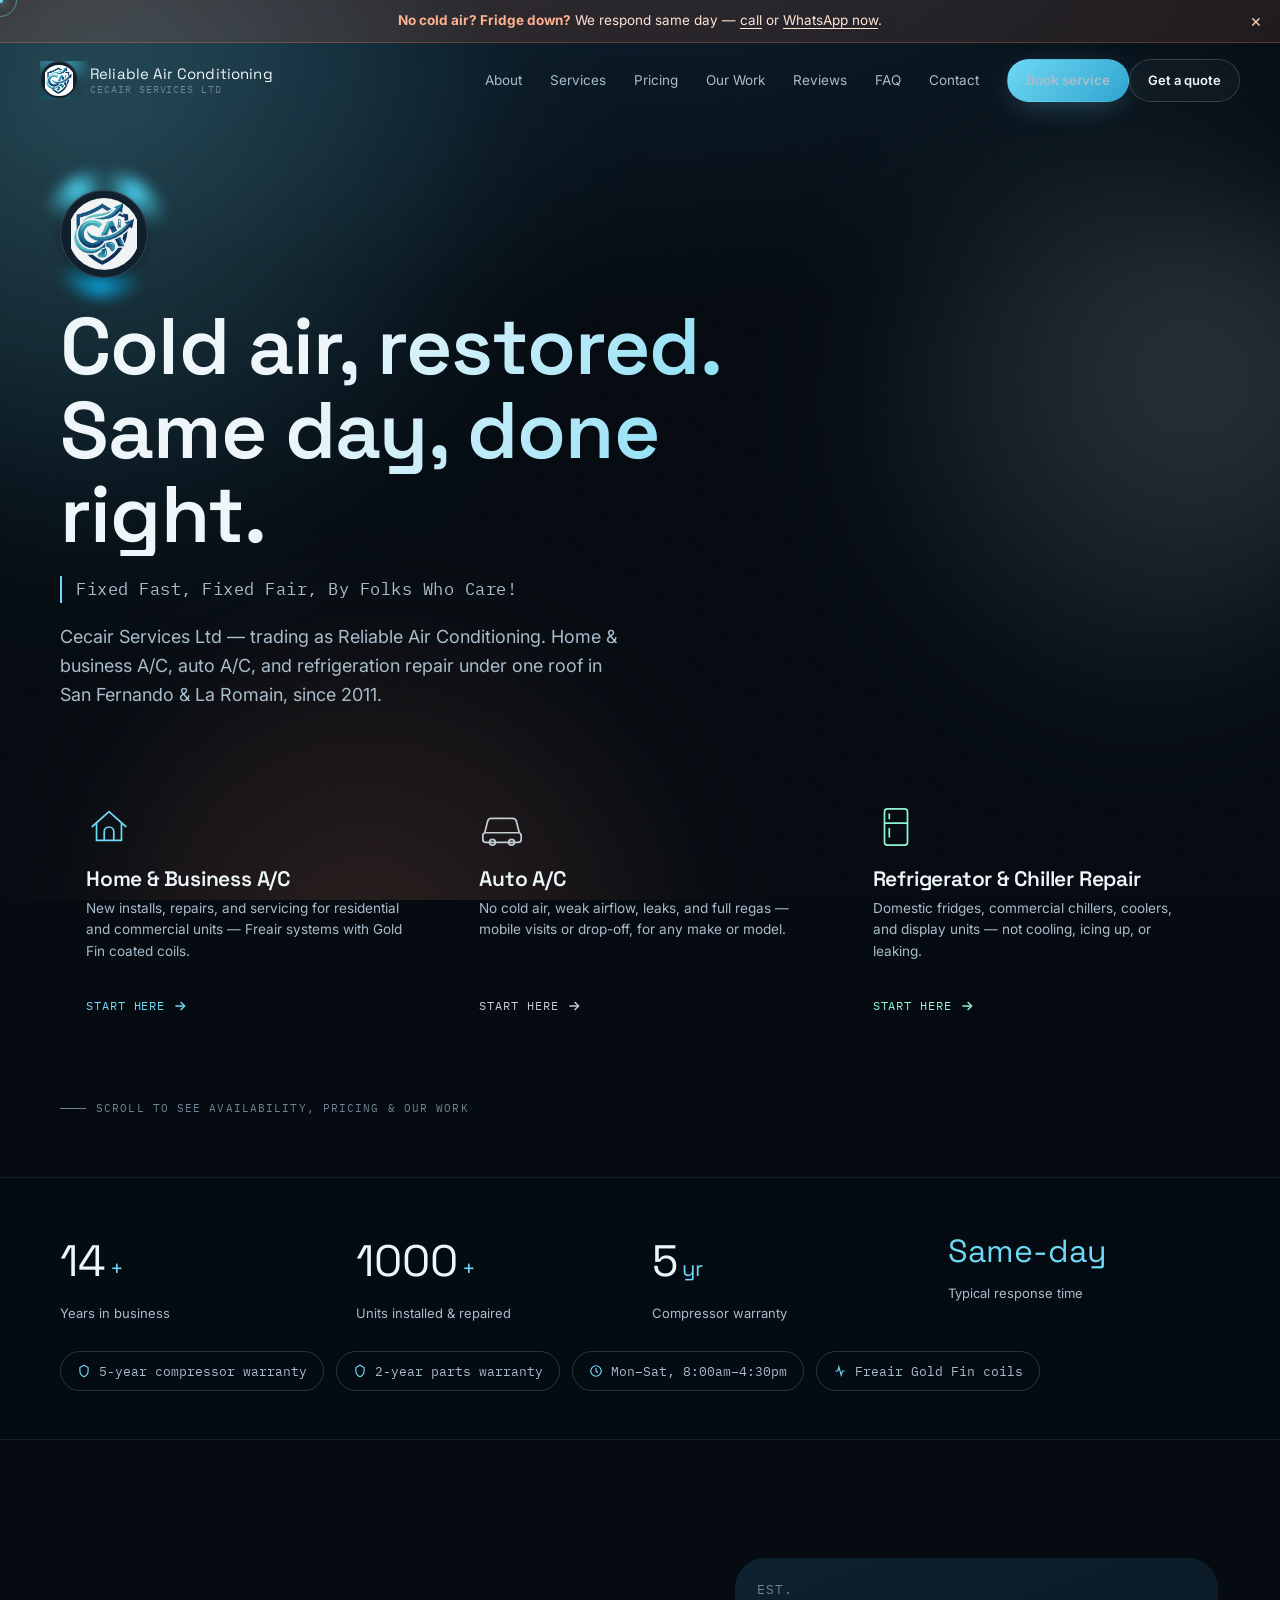
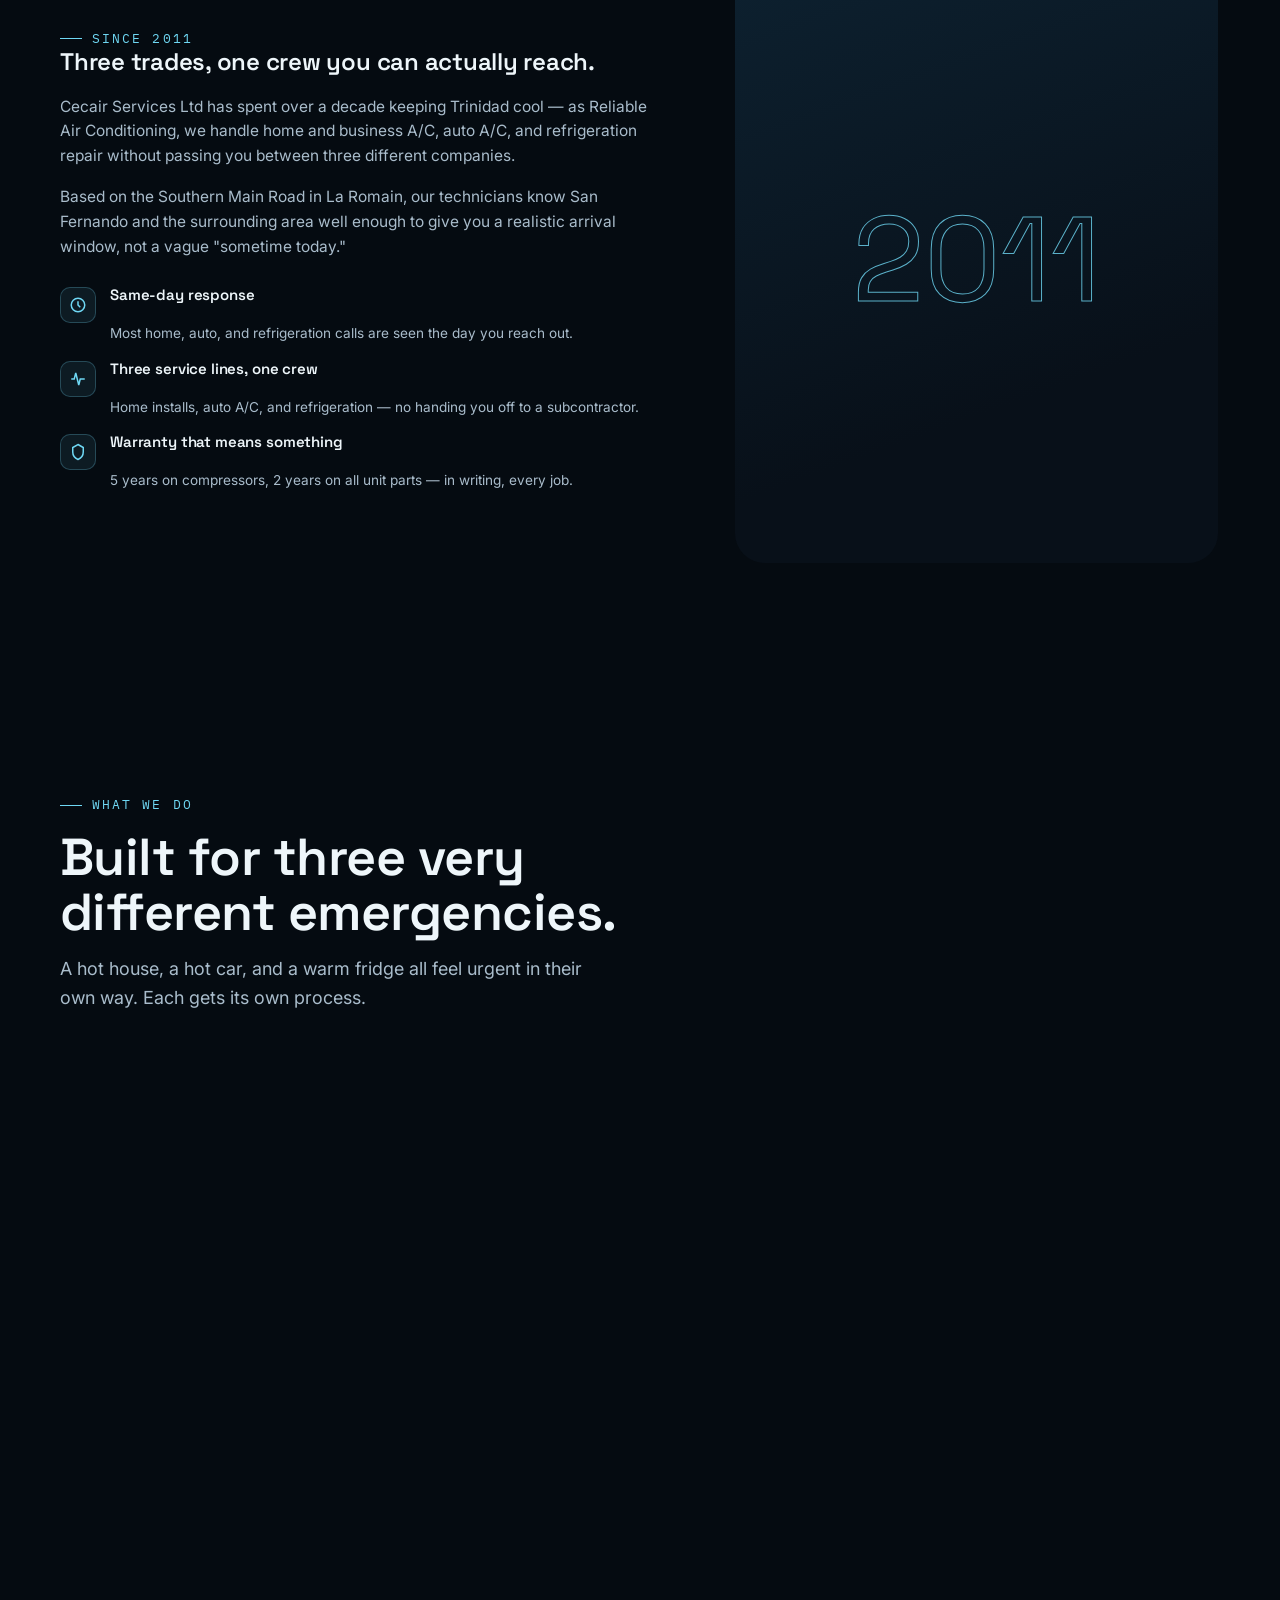
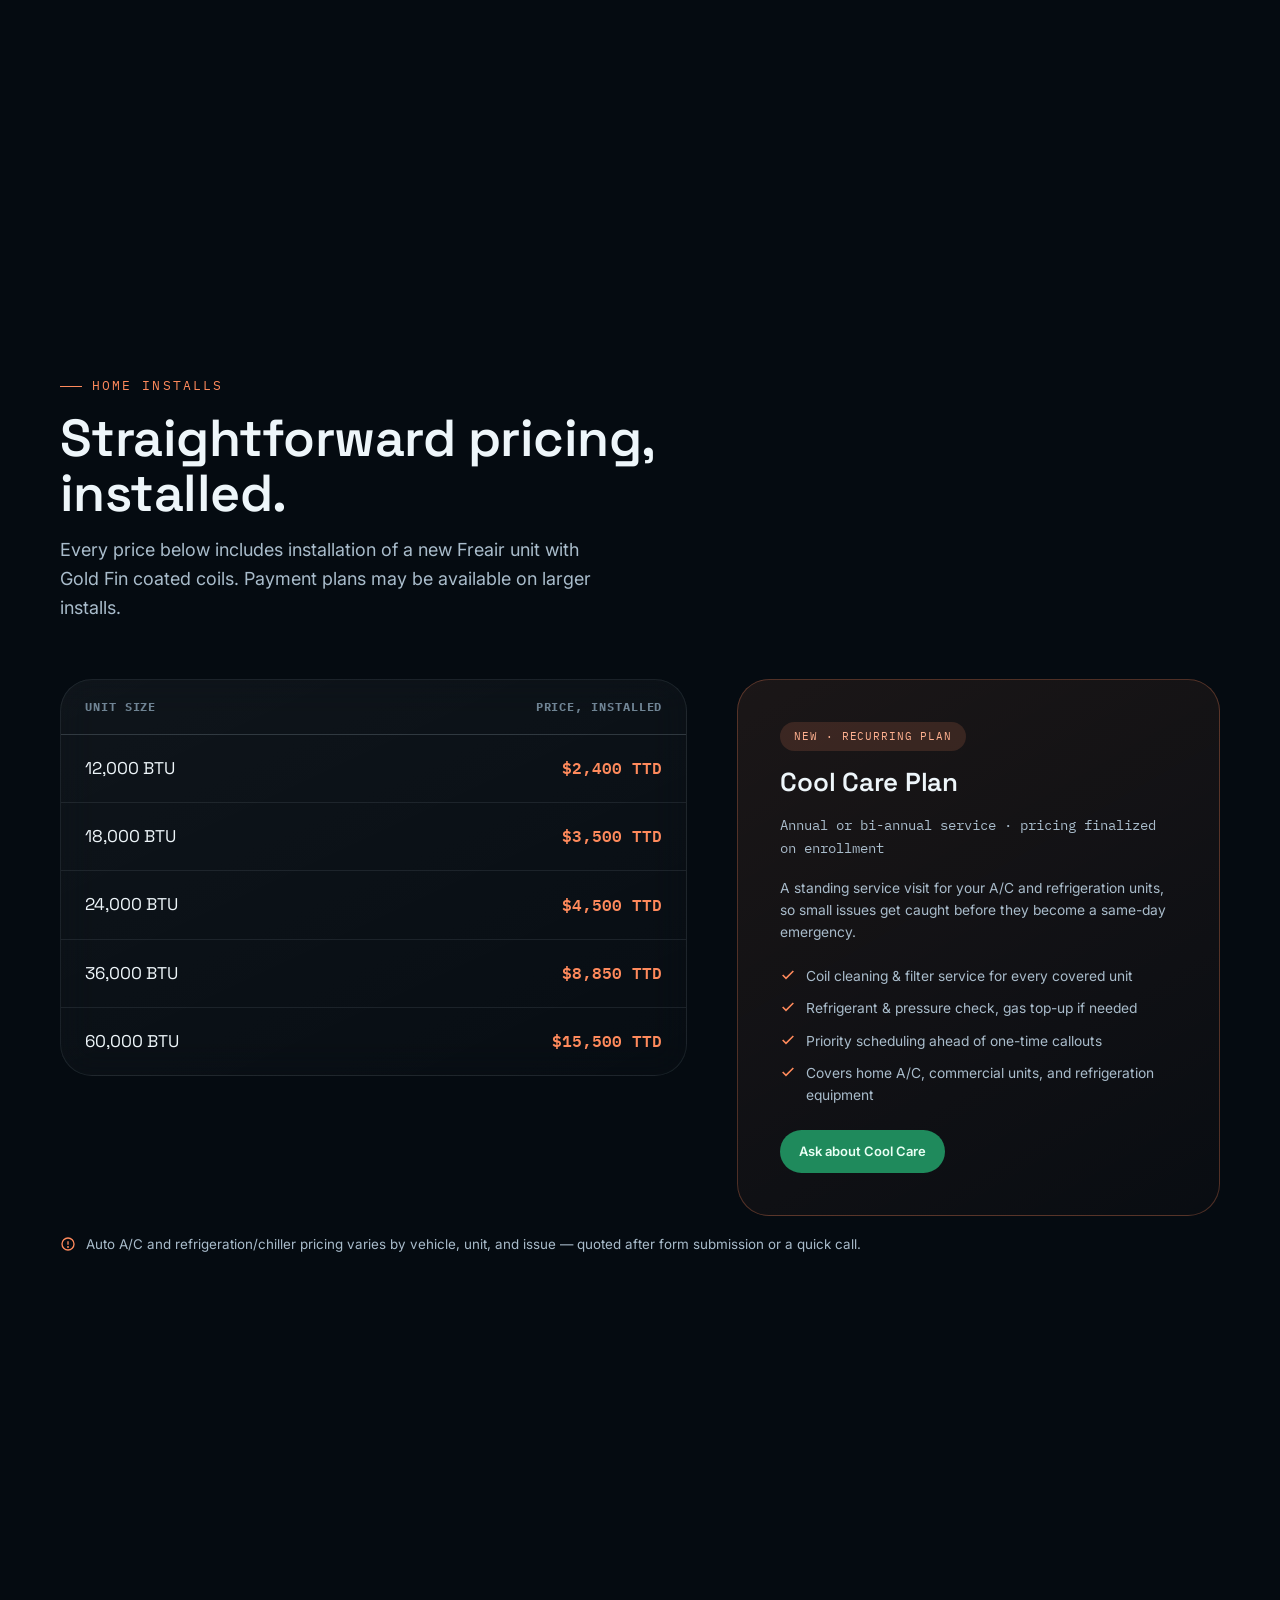
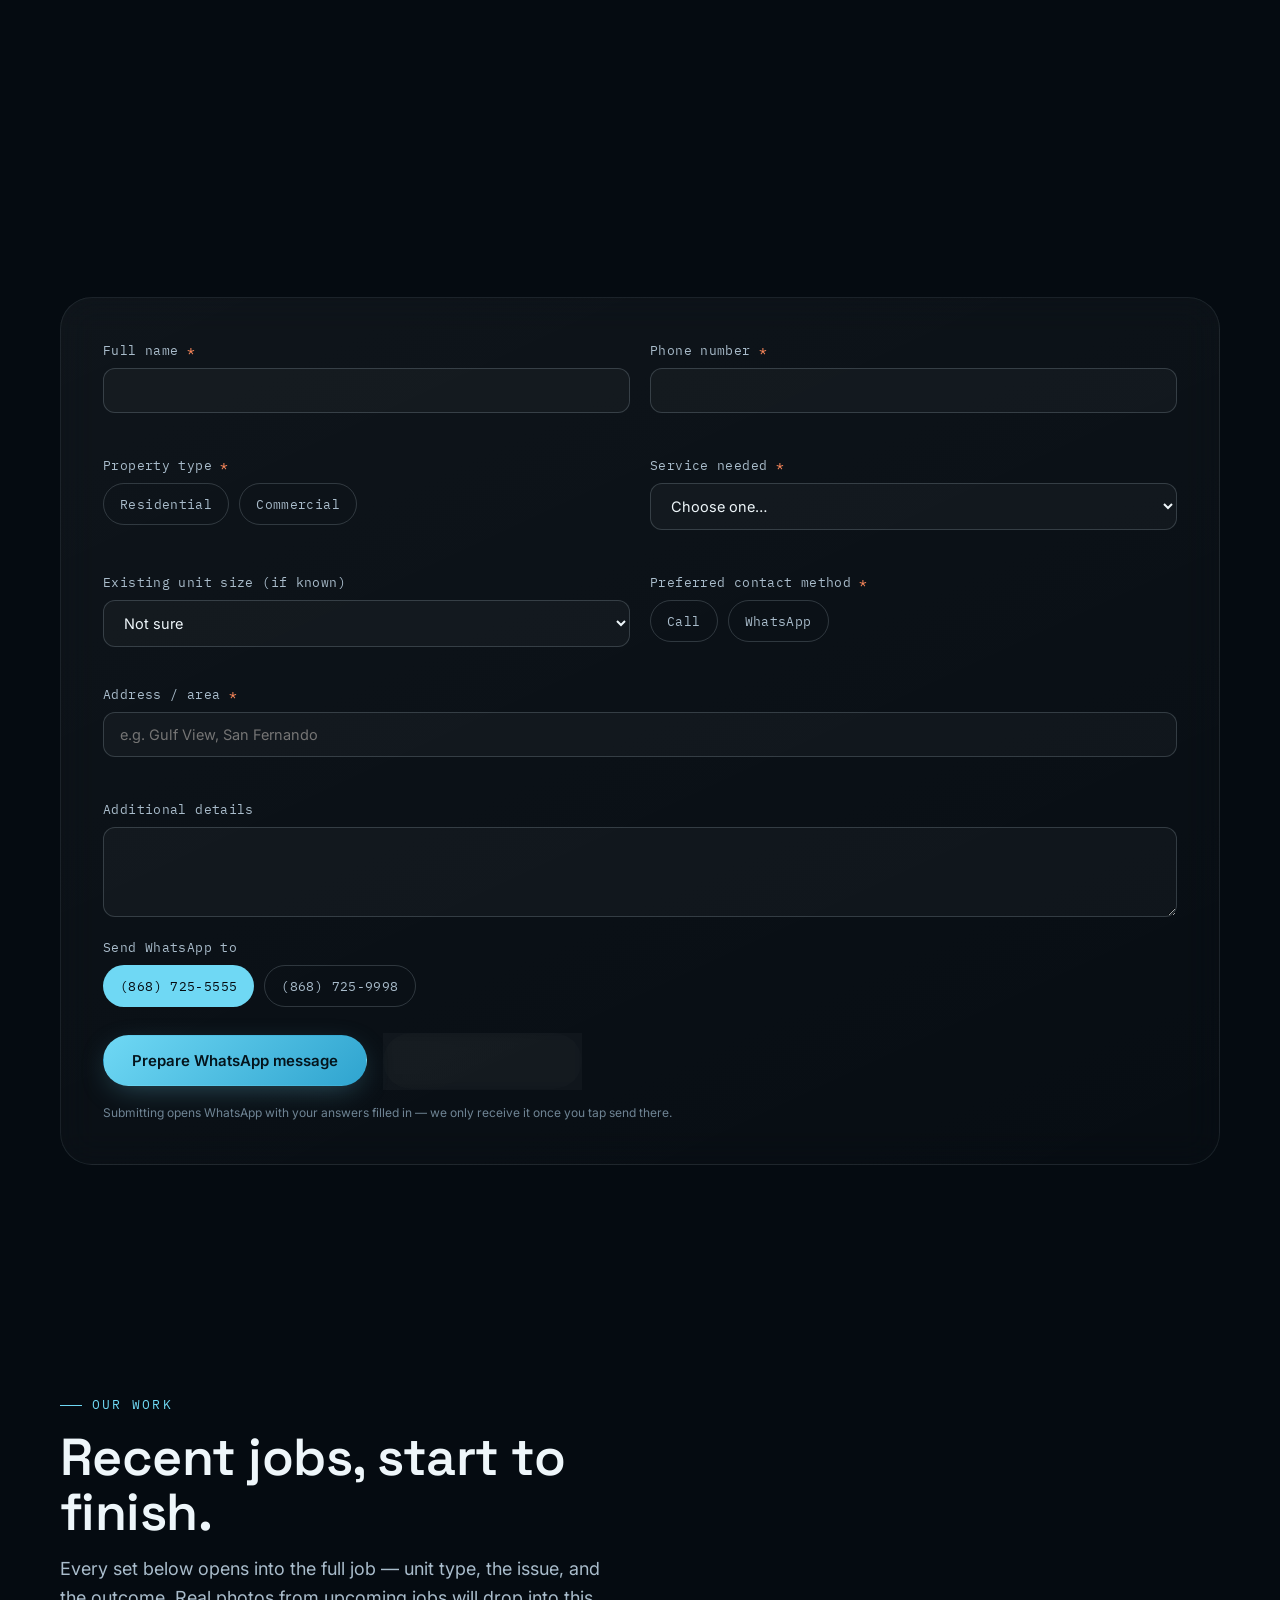
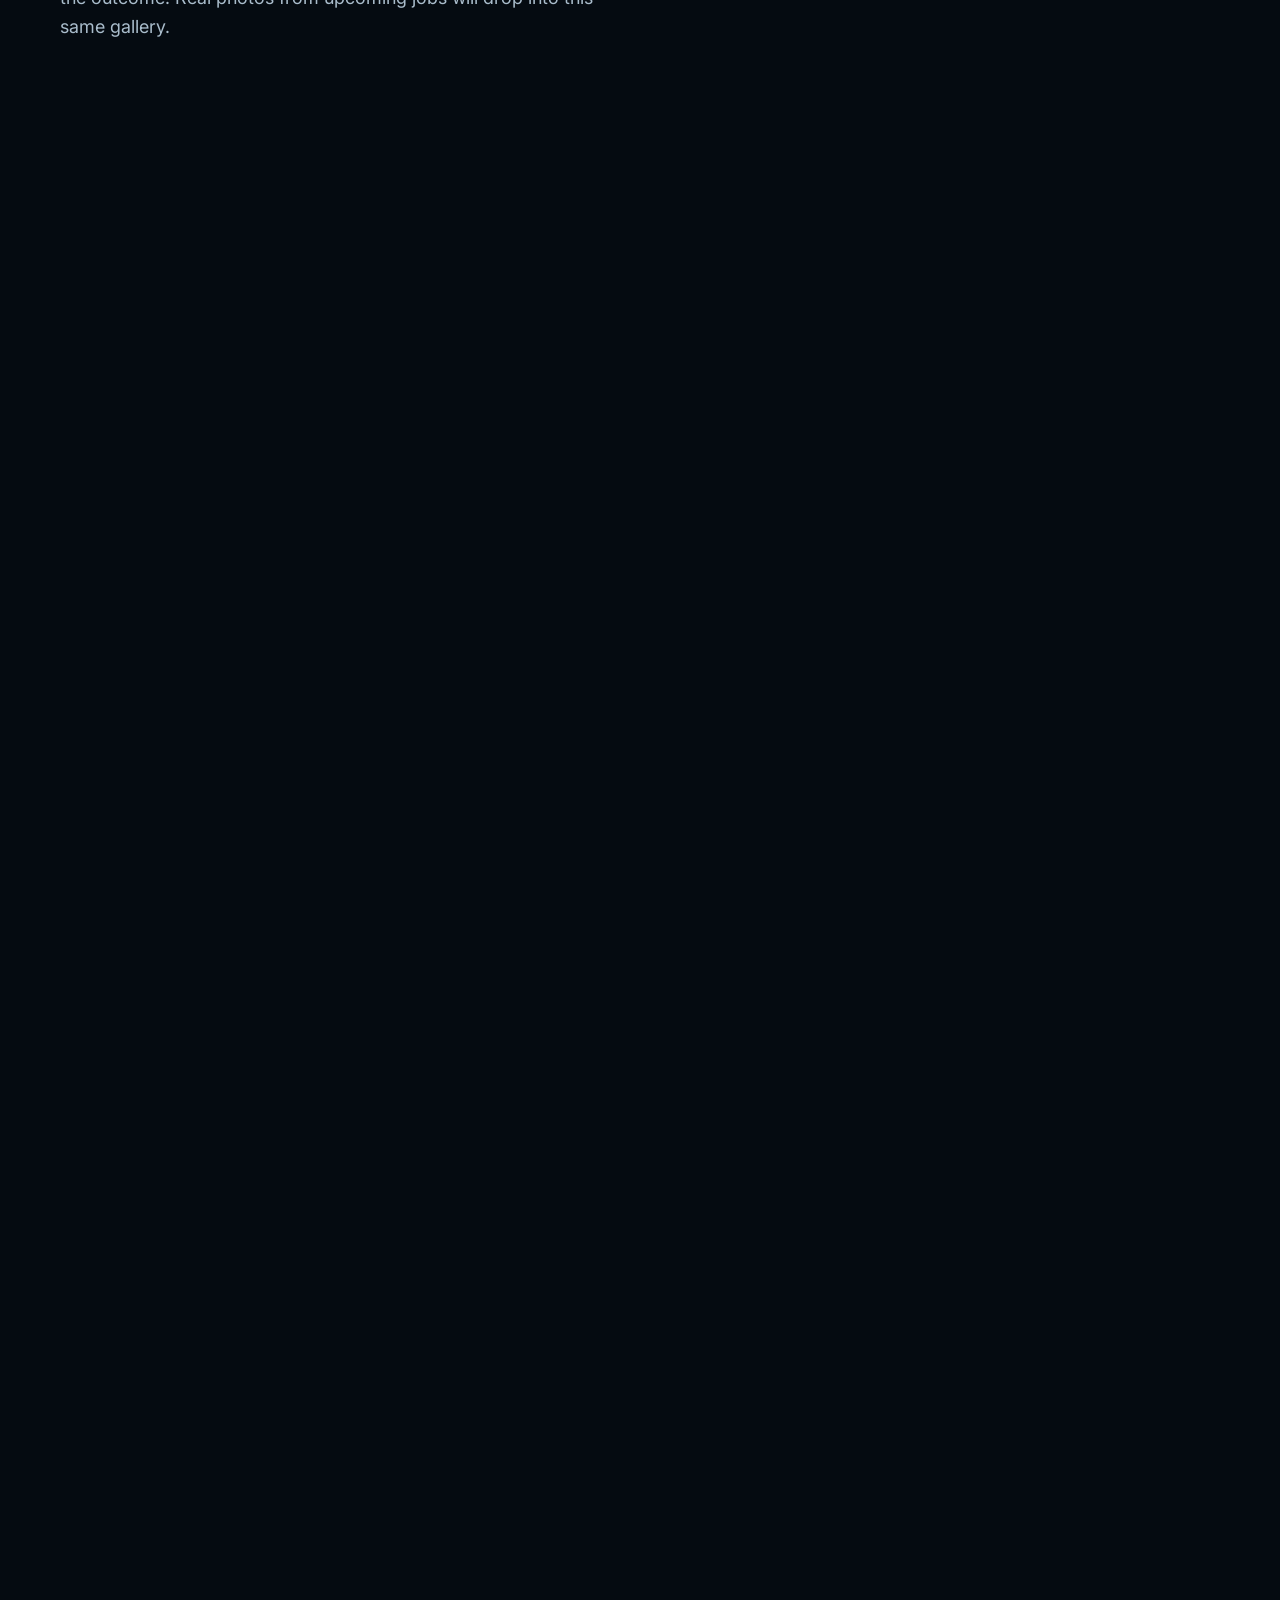
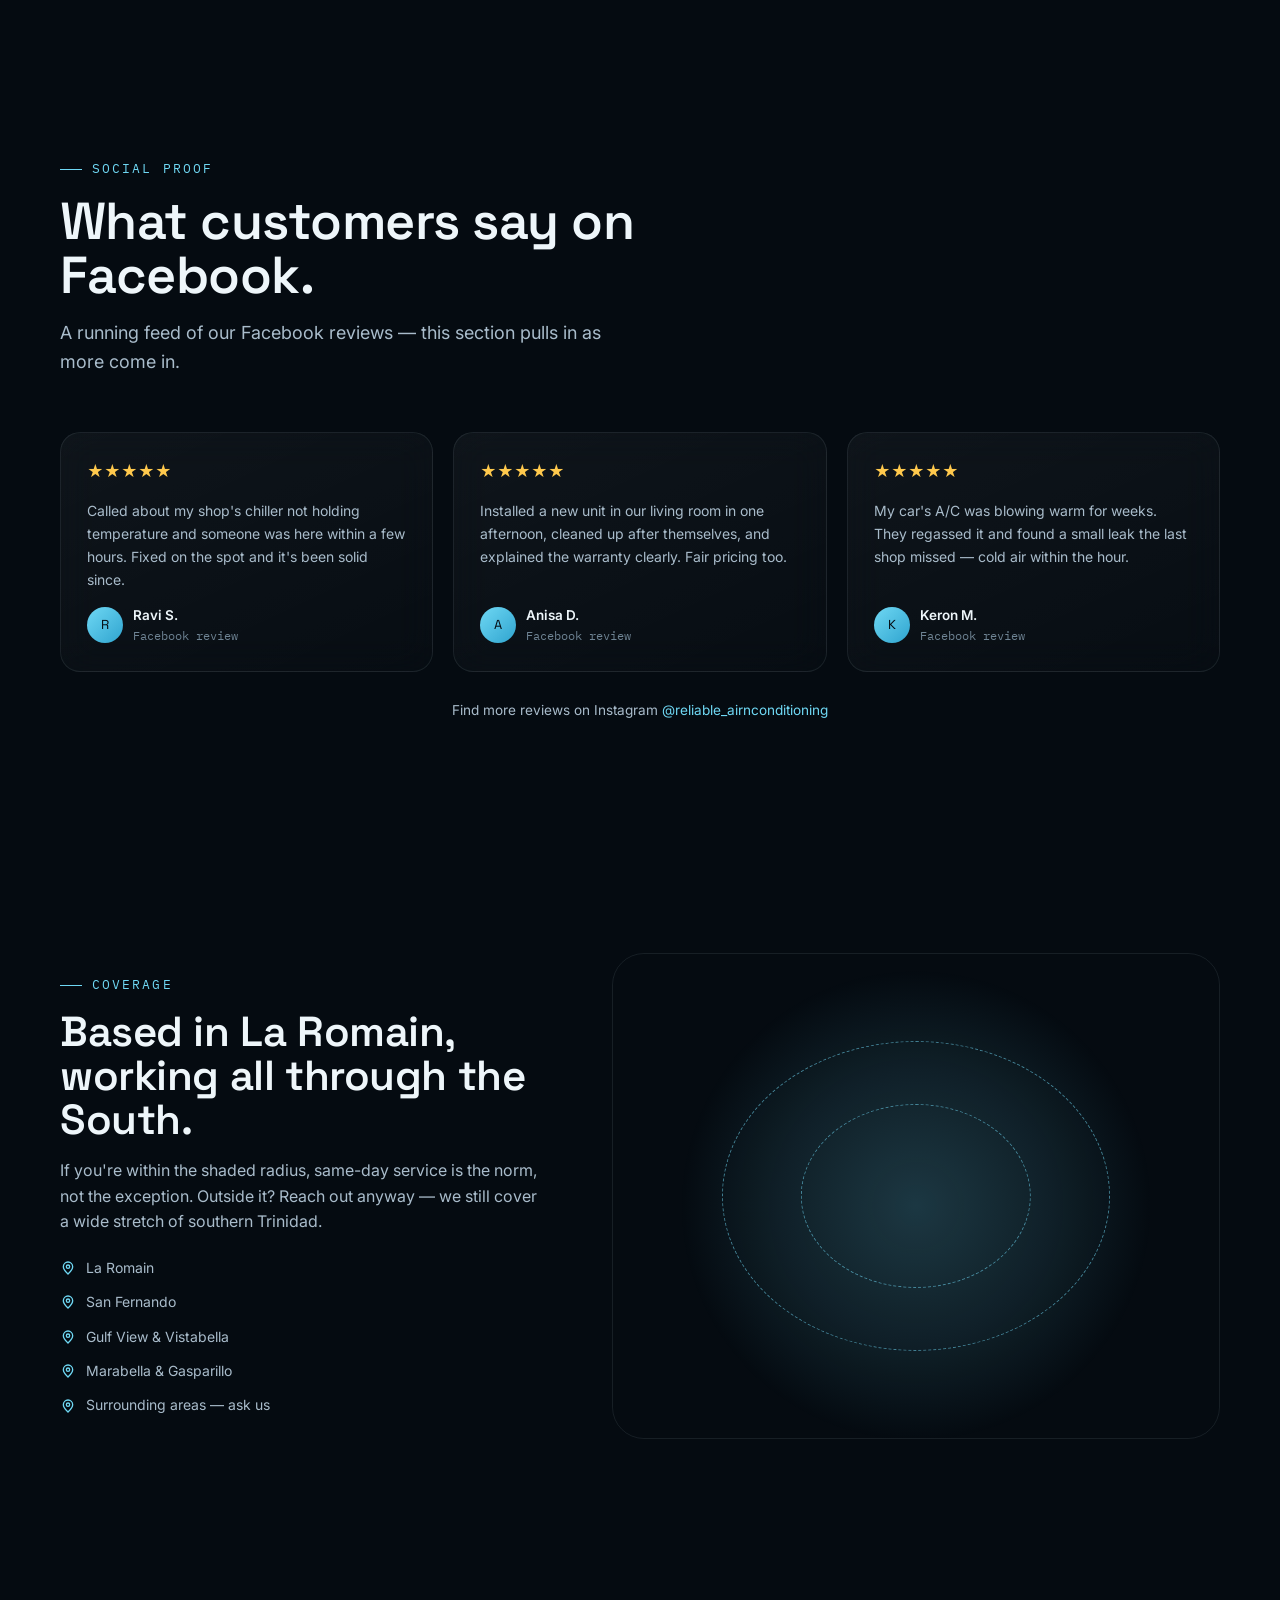
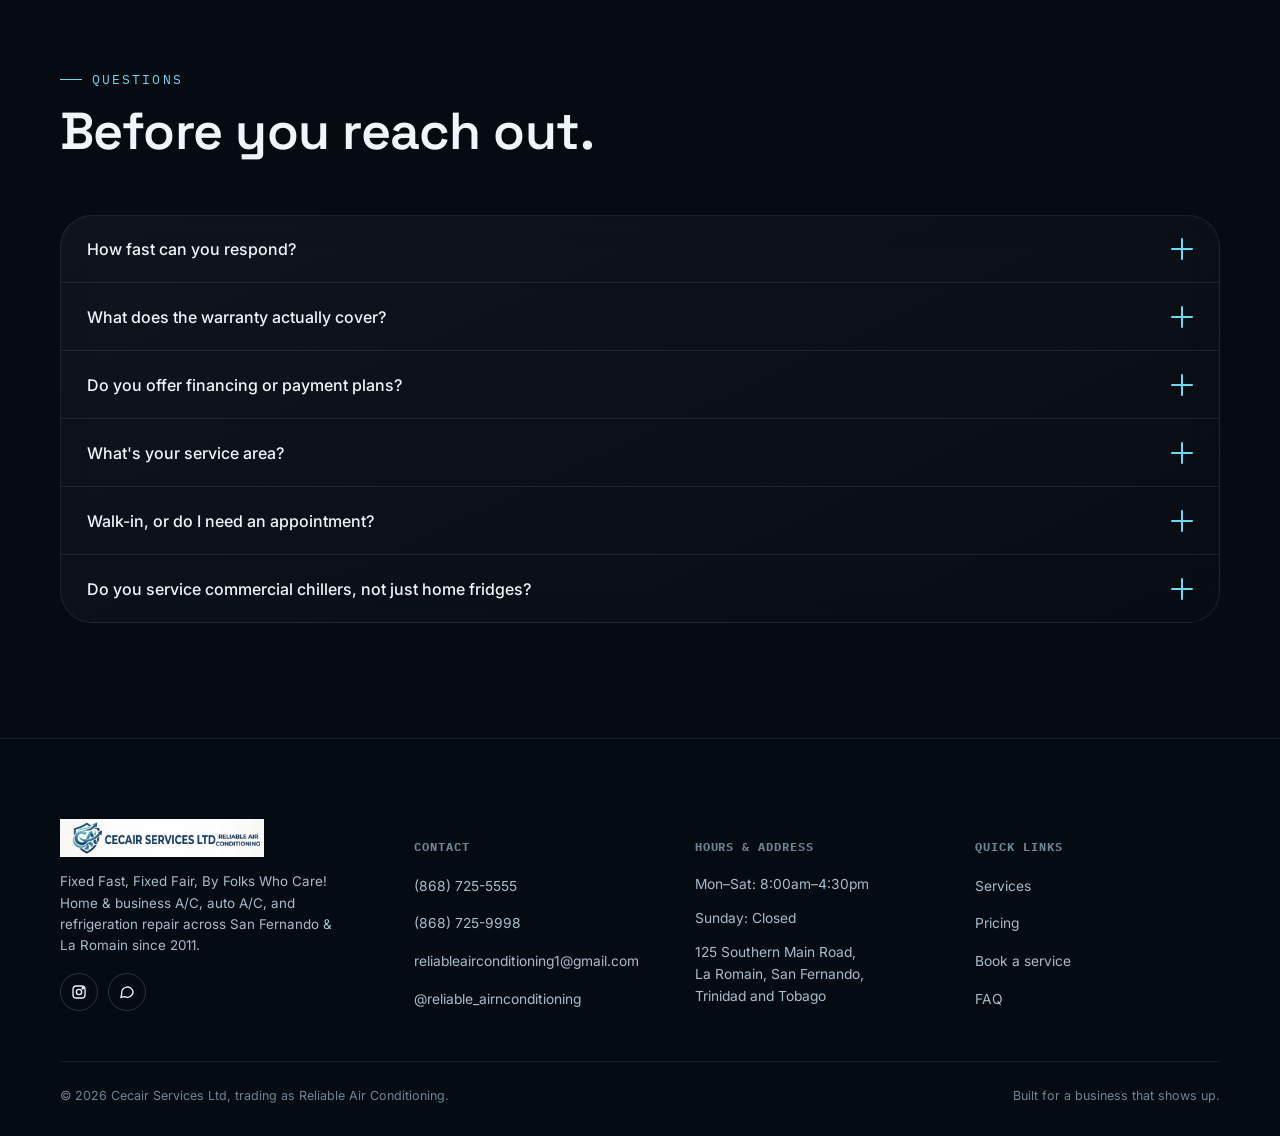
==== index.html @ 6c81238f "Add files via upload" ====
<!DOCTYPE html>
<html lang="en">
<head>
<meta charset="UTF-8">
<meta name="viewport" content="width=device-width, initial-scale=1, viewport-fit=cover">
<title>Reliable Air Conditioning | AC Repair &amp; Installation, San Fernando &amp; La Romain, Trinidad</title>
<meta name="description" content="Cecair Services Ltd, trading as Reliable Air Conditioning — home &amp; commercial A/C installation and repair, auto A/C regas and diagnostics, and fridge &amp; chiller repair across San Fernando, La Romain and surrounding Trinidad. Same-day response, 5-year compressor warranty, since 2011.">
<meta name="keywords" content="AC repair Trinidad, auto AC repair La Romain, air conditioning installation San Fernando, fridge repair Trinidad, chiller repair San Fernando">
<link rel="canonical" href="https://reliableairconditioning.tt/">

<!-- Open Graph -->
<meta property="og:type" content="business.business">
<meta property="og:title" content="Reliable Air Conditioning — Fixed Fast, Fixed Fair, By Folks Who Care!">
<meta property="og:description" content="Home &amp; business A/C, auto A/C, and fridge &amp; chiller repair in San Fernando &amp; La Romain, Trinidad. Same-day service, 5-year compressor warranty.">
<meta property="og:image" content="assets/logo_lockup_opt.png">
<meta property="og:url" content="https://reliableairconditioning.tt/">
<meta name="twitter:card" content="summary_large_image">

<link rel="icon" type="image/png" sizes="256x256" href="assets/1784479285656">
<link rel="icon" type="image/png" sizes="32x32" href="assets/favicon-32.png">
<link rel="apple-touch-icon" href="assets/favicon.png">

<link rel="preconnect" href="https://fonts.googleapis.com">
<link rel="preconnect" href="https://fonts.gstatic.com" crossorigin>
<link href="https://fonts.googleapis.com/css2?family=Space+Grotesk:wght@500;600;700&family=Inter:wght@400;500;600;700&family=IBM+Plex+Mono:wght@400;500&display=swap" rel="stylesheet">

<link rel="stylesheet" href="style.css">

<script type="application/ld+json">
{
  "@context": "https://schema.org",
  "@type": "HVACBusiness",
  "name": "Reliable Air Conditioning (Cecair Services Ltd)",
  "image": "assets/logo_lockup_opt.png",
  "@id": "https://reliableairconditioning.tt/",
  "url": "https://reliableairconditioning.tt/",
  "telephone": "+1-868-725-5555",
  "priceRange": "$$",
  "address": {
    "@type": "PostalAddress",
    "streetAddress": "125 Southern Main Road, La Romain",
    "addressLocality": "San Fernando",
    "addressCountry": "TT"
  },
  "openingHoursSpecification": [
    { "@type": "OpeningHoursSpecification", "dayOfWeek": ["Monday","Tuesday","Wednesday","Thursday","Friday","Saturday"], "opens": "08:00", "closes": "16:30" }
  ],
  "sameAs": ["https://www.instagram.com/reliable_airnconditioning"],
  "foundingDate": "2011"
}
</script>
</head>
<body>

<!-- ===================== Welcome intro video ===================== -->
<div id="welcome" aria-hidden="true">
  <div class="poster-fallback">
      </div>
  <video autoplay muted playsinline></video>
  <div class="welcome-veil"></div>
  <button class="skip-btn btn btn-ghost btn-sm" type="button">Skip intro →</button>
</div>

<!-- ===================== Liquid ice background ===================== -->
<div class="liquid-ice" aria-hidden="true">
  <div class="blob blob-1"></div>
  <div class="blob blob-2"></div>
  <div class="blob blob-3"></div>
  <div class="blob blob-4"></div>
  <div class="blob blob-5"></div>
  <div class="blob blob-6"></div>
</div>
<div class="grain-overlay" aria-hidden="true"></div>

<div class="top-bar-fixed">
<!-- ===================== Urgent banner ===================== -->
<div class="urgent-banner">
  <span><b>No cold air? Fridge down?</b> We respond same day — <a href="tel:+18687255555">call</a> or <a href="https://wa.me/18687255555" target="_blank" rel="noopener">WhatsApp now</a>.</span>
  <button class="banner-close" aria-label="Dismiss banner">&times;</button>
</div>

<!-- ===================== Header ===================== -->
<header class="site-header">
  <a href="#top" class="brand">
    <span class="logo-badge logo-badge--sm"><span class="logo-badge__bg"></span><img src="assets/logo_icon_opt.png" alt="Reliable Air Conditioning logo"></span>
    <span class="brand-name">Reliable Air Conditioning<small>Cecair Services Ltd</small></span>
  </a>
  <nav class="main-nav">
    <a href="#about">About</a>
    <a href="#services">Services</a>
    <a href="#pricing">Pricing</a>
    <a href="#gallery">Our Work</a>
    <a href="#reviews">Reviews</a>
    <a href="#faq">FAQ</a>
    <a href="#contact">Contact</a>
    <a href="#intake" class="btn btn-primary btn-sm">Book service</a>
  </nav>
  <div class="header-cta">
    <a href="#intake" class="btn btn-ghost btn-sm"><span class="long">Get a quote</span><span class="short">Quote</span></a>
    <button class="nav-toggle" aria-label="Open menu">
      <svg width="18" height="18" viewBox="0 0 24 24" fill="none" stroke="currentColor" stroke-width="2"><line x1="3" y1="6" x2="21" y2="6"/><line x1="3" y1="12" x2="21" y2="12"/><line x1="3" y1="18" x2="21" y2="18"/></svg>
    </button>
  </div>
</header>
</div>

<main id="top">

  <!-- ===================== Hero + service fork ===================== -->
  <section class="hero container">
    <div class="hero-top">
      <span class="logo-badge logo-badge--lg"><span class="logo-badge__bg"></span><img class="hero-logo" src="assets/logo_icon_opt.png" alt=""></span>
      <h1>Cold air, restored.<br>Same day, done right.</h1>
      <p class="tagline">Fixed Fast, Fixed Fair, By Folks Who Care!</p>
      <p class="hero-sub">Cecair Services Ltd — trading as Reliable Air Conditioning. Home &amp; business A/C, auto A/C, and refrigeration repair under one roof in San Fernando &amp; La Romain, since 2011.</p>
    </div>

    <div class="fork" id="fork">
      <div class="fork-card reveal" data-track="home" data-tilt>
        <div>
          <div class="fc-icon">
            <svg viewBox="0 0 48 48" fill="none" stroke="currentColor" stroke-width="1.8"><path d="M6 24 24 8l18 16"/><path d="M11 20v18h26V20"/><path d="M19 38v-9a5 5 0 0 1 10 0v9"/></svg>
          </div>
          <h3>Home &amp; Business A/C</h3>
          <p>New installs, repairs, and servicing for residential and commercial units — Freair systems with Gold Fin coated coils.</p>
        </div>
        <div class="fc-arrow">Start here <svg width="14" height="14" viewBox="0 0 24 24" fill="none" stroke="currentColor" stroke-width="2.4"><line x1="4" y1="12" x2="20" y2="12"/><polyline points="13 5 20 12 13 19"/></svg></div>
      </div>

      <div class="fork-card reveal" data-track="auto" data-tilt>
        <div>
          <div class="fc-icon">
            <svg viewBox="0 0 48 48" fill="none" stroke="currentColor" stroke-width="1.8"><path d="M6 30 9 18a4 4 0 0 1 4-3h22a4 4 0 0 1 4 3l3 12"/><rect x="4" y="30" width="40" height="10" rx="3"/><circle cx="14" cy="40" r="3"/><circle cx="34" cy="40" r="3"/></svg>
          </div>
          <h3>Auto A/C</h3>
          <p>No cold air, weak airflow, leaks, and full regas — mobile visits or drop-off, for any make or model.</p>
        </div>
        <div class="fc-arrow">Start here <svg width="14" height="14" viewBox="0 0 24 24" fill="none" stroke="currentColor" stroke-width="2.4"><line x1="4" y1="12" x2="20" y2="12"/><polyline points="13 5 20 12 13 19"/></svg></div>
      </div>

      <div class="fork-card reveal" data-track="fridge" data-tilt>
        <div>
          <div class="fc-icon">
            <svg viewBox="0 0 48 48" fill="none" stroke="currentColor" stroke-width="1.8"><rect x="12" y="5" width="24" height="38" rx="3"/><line x1="12" y1="20" x2="36" y2="20"/><line x1="17" y1="10" x2="17" y2="16"/><line x1="17" y1="25" x2="17" y2="35"/></svg>
          </div>
          <h3>Refrigerator &amp; Chiller Repair</h3>
          <p>Domestic fridges, commercial chillers, coolers, and display units — not cooling, icing up, or leaking.</p>
        </div>
        <div class="fc-arrow">Start here <svg width="14" height="14" viewBox="0 0 24 24" fill="none" stroke="currentColor" stroke-width="2.4"><line x1="4" y1="12" x2="20" y2="12"/><polyline points="13 5 20 12 13 19"/></svg></div>
      </div>
    </div>

    <div class="hero-scroll-cue"><span class="line"></span>Scroll to see availability, pricing &amp; our work</div>
  </section>

  <!-- ===================== Trust bar ===================== -->
  <section class="trust-bar">
    <div class="container">
      <div class="trust-grid">
        <div class="trust-item reveal">
          <div class="stat" data-count="14"><span class="num">0</span><span class="suffix">+</span></div>
          <div class="label">Years in business</div>
        </div>
        <div class="trust-item reveal">
          <div class="stat" data-count="1000"><span class="num">0</span><span class="suffix">+</span></div>
          <div class="label">Units installed &amp; repaired</div>
        </div>
        <div class="trust-item reveal">
          <div class="stat" data-count="5"><span class="num">0</span><span class="suffix">yr</span></div>
          <div class="label">Compressor warranty</div>
        </div>
        <div class="trust-item reveal">
          <div class="stat stat-text"><span class="num">Same-day</span></div>
          <div class="label">Typical response time</div>
        </div>
      </div>
      <div class="trust-badges reveal">
        <span class="badge"><svg viewBox="0 0 24 24" fill="none" stroke="currentColor" stroke-width="2"><path d="M12 2l7 4v6c0 5-3.5 8.5-7 10-3.5-1.5-7-5-7-10V6l7-4z"/></svg>5-year compressor warranty</span>
        <span class="badge"><svg viewBox="0 0 24 24" fill="none" stroke="currentColor" stroke-width="2"><path d="M12 2l7 4v6c0 5-3.5 8.5-7 10-3.5-1.5-7-5-7-10V6l7-4z"/></svg>2-year parts warranty</span>
        <span class="badge"><svg viewBox="0 0 24 24" fill="none" stroke="currentColor" stroke-width="2"><circle cx="12" cy="12" r="9"/><path d="M12 7v5l3 3"/></svg>Mon–Sat, 8:00am–4:30pm</span>
        <span class="badge"><svg viewBox="0 0 24 24" fill="none" stroke="currentColor" stroke-width="2"><path d="M4 12h4l2-7 4 14 2-7h4"/></svg>Freair Gold Fin coils</span>
      </div>
    </div>
  </section>

  <!-- ===================== About ===================== -->
  <section class="section" id="about">
    <div class="container about-grid">
      <div class="about-copy reveal">
        <div class="eyebrow">Since 2011</div>
        <h2>Three trades, one crew you can actually reach.</h2>
        <p>Cecair Services Ltd has spent over a decade keeping Trinidad cool — as Reliable Air Conditioning, we handle home and business A/C, auto A/C, and refrigeration repair without passing you between three different companies.</p>
        <p>Based on the Southern Main Road in La Romain, our technicians know San Fernando and the surrounding area well enough to give you a realistic arrival window, not a vague "sometime today."</p>
        <div class="about-points">
          <div class="about-point">
            <div class="ap-icon"><svg width="18" height="18" viewBox="0 0 24 24" fill="none" stroke="currentColor" stroke-width="2"><circle cx="12" cy="12" r="9"/><path d="M12 7v5l3 3"/></svg></div>
            <div><h4>Same-day response</h4><p>Most home, auto, and refrigeration calls are seen the day you reach out.</p></div>
          </div>
          <div class="about-point">
            <div class="ap-icon"><svg width="18" height="18" viewBox="0 0 24 24" fill="none" stroke="currentColor" stroke-width="2"><path d="M3 12h4l2-8 4 16 2-8h6"/></svg></div>
            <div><h4>Three service lines, one crew</h4><p>Home installs, auto A/C, and refrigeration — no handing you off to a subcontractor.</p></div>
          </div>
          <div class="about-point">
            <div class="ap-icon"><svg width="18" height="18" viewBox="0 0 24 24" fill="none" stroke="currentColor" stroke-width="2"><path d="M12 2l7 4v6c0 5-3.5 8.5-7 10-3.5-1.5-7-5-7-10V6l7-4z"/></svg></div>
            <div><h4>Warranty that means something</h4><p>5 years on compressors, 2 years on all unit parts — in writing, every job.</p></div>
          </div>
        </div>
      </div>
      <div class="about-visual reveal">
        <div class="about-visual-inner">
          <span class="est">EST.</span>
          <span class="big-year">2011</span>
        </div>
      </div>
    </div>
  </section>

  <!-- ===================== Services breakdown ===================== -->
  <section class="section" id="services">
    <div class="container">
      <div class="section-head reveal">
        <div class="eyebrow">What we do</div>
        <h2>Built for three very different emergencies.</h2>
        <p class="lede">A hot house, a hot car, and a warm fridge all feel urgent in their own way. Each gets its own process.</p>
      </div>

      <div class="services-tabs reveal">
        <button class="stab active" data-tab="home">Home &amp; Business</button>
        <button class="stab" data-tab="auto">Auto A/C</button>
        <button class="stab" data-tab="fridge">Refrigeration</button>
      </div>

      <div class="service-panels reveal">
        <div class="service-panel active" data-panel="home">
          <div class="sp-list">
            <div class="sp-row"><span class="n">01</span><div><h4>New installation</h4><p>Freair split &amp; ducted systems sized correctly for the room or building, not oversold.</p></div></div>
            <div class="sp-row"><span class="n">02</span><div><h4>Repair</h4><p>Diagnosing weak cooling, leaks, odd noises, and electrical faults on any brand of unit.</p></div></div>
            <div class="sp-row"><span class="n">03</span><div><h4>Servicing &amp; maintenance</h4><p>Coil cleaning, gas top-ups, and filter service to keep warranties valid and bills down.</p></div></div>
          </div>
          <div class="sp-visual"><svg viewBox="0 0 48 48" fill="none" stroke="var(--ice)" stroke-width="1.4"><path d="M6 24 24 8l18 16"/><path d="M11 20v18h26V20"/><path d="M19 38v-9a5 5 0 0 1 10 0v9"/></svg></div>
        </div>

        <div class="service-panel" data-panel="auto">
          <div class="sp-list">
            <div class="sp-row"><span class="n">01</span><div><h4>Diagnostics</h4><p>Full pressure and airflow check to pin down exactly why the vents aren't cold.</p></div></div>
            <div class="sp-row"><span class="n">02</span><div><h4>Regas &amp; repair</h4><p>Compressor, condenser, and hose work, plus a full refrigerant regas when needed.</p></div></div>
            <div class="sp-row"><span class="n">03</span><div><h4>Mobile or drop-off</h4><p>We come to you, or you drop the vehicle to us on the Southern Main Road.</p></div></div>
          </div>
          <div class="sp-visual"><svg viewBox="0 0 48 48" fill="none" stroke="var(--steel)" stroke-width="1.4"><path d="M6 30 9 18a4 4 0 0 1 4-3h22a4 4 0 0 1 4 3l3 12"/><rect x="4" y="30" width="40" height="10" rx="3"/><circle cx="14" cy="40" r="3"/><circle cx="34" cy="40" r="3"/></svg></div>
        </div>

        <div class="service-panel" data-panel="fridge">
          <div class="sp-list">
            <div class="sp-row"><span class="n">01</span><div><h4>Domestic fridges &amp; freezers</h4><p>Not cooling, icing up, leaking, or noisy — repaired at your home.</p></div></div>
            <div class="sp-row"><span class="n">02</span><div><h4>Commercial chillers &amp; coolers</h4><p>Walk-in chillers, display fridges, and coolers for shops, bars, and restaurants.</p></div></div>
            <div class="sp-row"><span class="n">03</span><div><h4>Compressor &amp; seal work</h4><p>Compressor swaps, door seal replacement, and full regas on any unit type.</p></div></div>
          </div>
          <div class="sp-visual"><svg viewBox="0 0 48 48" fill="none" stroke="var(--glacier)" stroke-width="1.4"><rect x="12" y="5" width="24" height="38" rx="3"/><line x1="12" y1="20" x2="36" y2="20"/><line x1="17" y1="10" x2="17" y2="16"/><line x1="17" y1="25" x2="17" y2="35"/></svg></div>
        </div>
      </div>
    </div>
  </section>

  <!-- ===================== Pricing + Cool Care Plan ===================== -->
  <section class="section accent-warm" id="pricing">
    <div class="container">
      <div class="section-head reveal">
        <div class="eyebrow">Home installs</div>
        <h2>Straightforward pricing, installed.</h2>
        <p class="lede">Every price below includes installation of a new Freair unit with Gold Fin coated coils. Payment plans may be available on larger installs.</p>
      </div>

      <div class="pricing-cols">
        <div class="pricing-table-wrap glass reveal">
          <table class="pricing-table">
            <thead><tr><th>Unit size</th><th style="text-align:right">Price, installed</th></tr></thead>
            <tbody>
              <tr><td class="size">12,000 BTU</td><td class="price">$2,400 TTD</td></tr>
              <tr><td class="size">18,000 BTU</td><td class="price">$3,500 TTD</td></tr>
              <tr><td class="size">24,000 BTU</td><td class="price">$4,500 TTD</td></tr>
              <tr><td class="size">36,000 BTU</td><td class="price">$8,850 TTD</td></tr>
              <tr><td class="size">60,000 BTU</td><td class="price">$15,500 TTD</td></tr>
            </tbody>
          </table>
        </div>

        <div class="coolcare-card reveal">
          <span class="coolcare-badge">New · Recurring plan</span>
          <h3>Cool Care Plan</h3>
          <div class="cc-price">Annual or bi-annual service · pricing finalized on enrollment</div>
          <p style="color:var(--mist);font-size:13.8px">A standing service visit for your A/C and refrigeration units, so small issues get caught before they become a same-day emergency.</p>
          <ul class="coolcare-list">
            <li><svg viewBox="0 0 24 24" fill="none" stroke="currentColor" stroke-width="2.4"><polyline points="20 6 9 17 4 12"/></svg>Coil cleaning &amp; filter service for every covered unit</li>
            <li><svg viewBox="0 0 24 24" fill="none" stroke="currentColor" stroke-width="2.4"><polyline points="20 6 9 17 4 12"/></svg>Refrigerant &amp; pressure check, gas top-up if needed</li>
            <li><svg viewBox="0 0 24 24" fill="none" stroke="currentColor" stroke-width="2.4"><polyline points="20 6 9 17 4 12"/></svg>Priority scheduling ahead of one-time callouts</li>
            <li><svg viewBox="0 0 24 24" fill="none" stroke="currentColor" stroke-width="2.4"><polyline points="20 6 9 17 4 12"/></svg>Covers home A/C, commercial units, and refrigeration equipment</li>
          </ul>
          <a href="https://wa.me/18687255555?text=Hi%2C%20I%27d%20like%20to%20ask%20about%20the%20Cool%20Care%20Plan." target="_blank" rel="noopener" class="btn btn-whatsapp btn-sm" style="align-self:flex-start;margin-top:6px">Ask about Cool Care</a>
        </div>
      </div>

      <p class="pricing-note reveal"><svg viewBox="0 0 24 24" fill="none" stroke="currentColor" stroke-width="2"><circle cx="12" cy="12" r="9"/><line x1="12" y1="8" x2="12" y2="13"/><circle cx="12" cy="16.5" r="0.5" fill="currentColor"/></svg>Auto A/C and refrigeration/chiller pricing varies by vehicle, unit, and issue — quoted after form submission or a quick call.</p>
    </div>
  </section>

  <!-- ===================== Intake flow ===================== -->
  <section class="section intake" id="intake">
    <div class="container">
      <div class="section-head reveal">
        <div class="eyebrow">Book a service</div>
        <h2>Tell us what's wrong. We'll take it from there.</h2>
        <p class="lede">Pick your track, fill in a few details, and we'll open WhatsApp with everything pre-filled — nothing sends until you tap send.</p>
      </div>

      <div class="track-switch reveal">
        <button class="track-btn active" data-form="home"><h4>Home &amp; Business A/C</h4><span>Install · repair · servicing</span></button>
        <button class="track-btn" data-form="auto"><h4>Auto A/C</h4><span>Diagnostics · regas · repair</span></button>
        <button class="track-btn" data-form="fridge"><h4>Refrigerator &amp; Chiller</h4><span>Domestic · commercial</span></button>
      </div>

      <!-- HOME FORM -->
      <div class="form-panel active glass" data-panel="home" style="padding:clamp(24px,4vw,42px);border-radius:32px">
        <form class="intake-form" novalidate>
          <div class="form-grid">
            <div class="field"><label>Full name <span class="req">*</span></label><input type="text" name="name" data-required data-summary-label="Name"><span class="err-msg"></span></div>
            <div class="field"><label>Phone number <span class="req">*</span></label><input type="tel" name="phone" data-required data-summary-label="Phone"><span class="err-msg"></span></div>

            <div class="field"><label>Property type <span class="req">*</span></label>
              <div class="radio-group" data-required data-summary-label="Property type">
                <label class="radio-chip"><input type="radio" name="propertyType" value="Residential" data-summary-label="Property type">Residential</label>
                <label class="radio-chip"><input type="radio" name="propertyType" value="Commercial" data-summary-label="Property type">Commercial</label>
              </div>
              <span class="err-msg"></span>
            </div>
            <div class="field"><label>Service needed <span class="req">*</span></label>
              <select name="serviceNeeded" data-required data-summary-label="Service needed">
                <option value="">Choose one…</option>
                <option>New install</option>
                <option>Repair</option>
                <option>Servicing &amp; maintenance</option>
                <option>Refrigeration equipment</option>
              </select><span class="err-msg"></span>
            </div>

            <div class="field"><label>Existing unit size (if known)</label>
              <select name="unitSize" data-summary-label="Existing unit size">
                <option value="">Not sure</option>
                <option>12,000 BTU</option><option>18,000 BTU</option><option>24,000 BTU</option>
                <option>36,000 BTU</option><option>60,000 BTU</option><option>Not sure</option>
              </select>
            </div>
            <div class="field"><label>Preferred contact method <span class="req">*</span></label>
              <div class="radio-group" data-required data-summary-label="Preferred contact">
                <label class="radio-chip"><input type="radio" name="contactMethod" value="Call" data-summary-label="Preferred contact">Call</label>
                <label class="radio-chip"><input type="radio" name="contactMethod" value="WhatsApp" data-summary-label="Preferred contact">WhatsApp</label>
              </div><span class="err-msg"></span>
            </div>

            <div class="field full"><label>Address / area <span class="req">*</span></label><input type="text" name="address" placeholder="e.g. Gulf View, San Fernando" data-required data-summary-label="Address / area"><span class="err-msg"></span></div>
            <div class="field full"><label>Additional details</label><textarea name="details" data-summary-label="Details"></textarea></div>

            <div class="field full"><label>Send WhatsApp to</label>
              <div class="radio-group">
                <label class="radio-chip checked"><input type="radio" name="contactNumber" value="primary" checked>(868) 725-5555</label>
                <label class="radio-chip"><input type="radio" name="contactNumber" value="secondary">(868) 725-9998</label>
              </div>
            </div>
          </div>
          <div class="form-actions">
            <button type="submit" class="btn btn-primary">Prepare WhatsApp message</button>
            <a href="tel:+18687255555" class="btn btn-ghost">Call us now instead</a>
          </div>
          <p class="form-note">Submitting opens WhatsApp with your answers filled in — we only receive it once you tap send there.</p>
        </form>
        <div class="success-state">
          <div class="s-icon"><svg width="28" height="28" viewBox="0 0 24 24" fill="none" stroke="currentColor" stroke-width="2.4"><polyline points="20 6 9 17 4 12"/></svg></div>
          <h3>Your message is ready.</h3>
          <p>Nothing has been sent yet — tap the button below to open WhatsApp with your details already filled in, then hit send there.</p>
          <div class="success-actions">
            <a href="#" target="_blank" rel="noopener" class="btn btn-whatsapp wa-send">Open WhatsApp &amp; send</a>
            <a href="#" class="btn btn-ghost call-now">Call us now</a>
          </div>
          <div class="summary-box"></div>
          <button type="button" class="btn btn-ghost btn-sm reset-form" style="margin-top:8px">Start a new request</button>
        </div>
      </div>

      <!-- AUTO FORM -->
      <div class="form-panel glass" data-panel="auto" style="padding:clamp(24px,4vw,42px);border-radius:32px">
        <form class="intake-form" novalidate>
          <div class="form-grid">
            <div class="field"><label>Full name <span class="req">*</span></label><input type="text" name="name" data-required data-summary-label="Name"><span class="err-msg"></span></div>
            <div class="field"><label>Phone number <span class="req">*</span></label><input type="tel" name="phone" data-required data-summary-label="Phone"><span class="err-msg"></span></div>

            <div class="field"><label>Vehicle make &amp; model <span class="req">*</span></label><input type="text" name="vehicle" placeholder="e.g. Nissan AD Wagon" data-required data-summary-label="Vehicle"><span class="err-msg"></span></div>
            <div class="field"><label>Vehicle year</label><input type="text" name="vehicleYear" placeholder="e.g. 2016" data-summary-label="Vehicle year"></div>

            <div class="field full"><label>Issue <span class="req">*</span></label>
              <select name="issue" data-required data-summary-label="Issue">
                <option value="">Choose one…</option>
                <option>No cold air</option><option>Weak airflow</option><option>Strange noise</option>
                <option>Leak</option><option>Full regas</option><option>Compressor issue</option><option>Not sure</option>
              </select><span class="err-msg"></span>
            </div>

            <div class="field"><label>Preferred contact method <span class="req">*</span></label>
              <div class="radio-group" data-required data-summary-label="Preferred contact">
                <label class="radio-chip"><input type="radio" name="contactMethod" value="Call" data-summary-label="Preferred contact">Call</label>
                <label class="radio-chip"><input type="radio" name="contactMethod" value="WhatsApp" data-summary-label="Preferred contact">WhatsApp</label>
              </div><span class="err-msg"></span>
            </div>
            <div class="field"><label>Drop-off or mobile visit <span class="req">*</span></label>
              <div class="radio-group" data-required data-summary-label="Visit type">
                <label class="radio-chip"><input type="radio" name="visitType" value="Drop-off" data-summary-label="Visit type">Drop-off</label>
                <label class="radio-chip"><input type="radio" name="visitType" value="Mobile visit" data-summary-label="Visit type">Mobile visit</label>
              </div><span class="err-msg"></span>
            </div>

            <div class="field full"><label>Additional details</label><textarea name="details" data-summary-label="Details"></textarea></div>

            <div class="field full"><label>Send WhatsApp to</label>
              <div class="radio-group">
                <label class="radio-chip checked"><input type="radio" name="contactNumber" value="primary" checked>(868) 725-5555</label>
                <label class="radio-chip"><input type="radio" name="contactNumber" value="secondary">(868) 725-9998</label>
              </div>
            </div>
          </div>
          <div class="form-actions">
            <button type="submit" class="btn btn-primary">Prepare WhatsApp message</button>
            <a href="tel:+18687255555" class="btn btn-ghost">Call us now instead</a>
          </div>
          <p class="form-note">Submitting opens WhatsApp with your answers filled in — we only receive it once you tap send there.</p>
        </form>
        <div class="success-state">
          <div class="s-icon"><svg width="28" height="28" viewBox="0 0 24 24" fill="none" stroke="currentColor" stroke-width="2.4"><polyline points="20 6 9 17 4 12"/></svg></div>
          <h3>Your message is ready.</h3>
          <p>Nothing has been sent yet — tap the button below to open WhatsApp with your details already filled in, then hit send there.</p>
          <div class="success-actions">
            <a href="#" target="_blank" rel="noopener" class="btn btn-whatsapp wa-send">Open WhatsApp &amp; send</a>
            <a href="#" class="btn btn-ghost call-now">Call us now</a>
          </div>
          <div class="summary-box"></div>
          <button type="button" class="btn btn-ghost btn-sm reset-form" style="margin-top:8px">Start a new request</button>
        </div>
      </div>

      <!-- FRIDGE FORM -->
      <div class="form-panel glass" data-panel="fridge" style="padding:clamp(24px,4vw,42px);border-radius:32px">
        <form class="intake-form" novalidate>
          <div class="form-grid">
            <div class="field"><label>Full name <span class="req">*</span></label><input type="text" name="name" data-required data-summary-label="Name"><span class="err-msg"></span></div>
            <div class="field"><label>Phone number <span class="req">*</span></label><input type="tel" name="phone" data-required data-summary-label="Phone"><span class="err-msg"></span></div>

            <div class="field"><label>Unit type <span class="req">*</span></label>
              <select name="unitType" data-required data-summary-label="Unit type">
                <option value="">Choose one…</option>
                <option>Domestic fridge</option><option>Freezer</option><option>Commercial chiller</option>
                <option>Cooler</option><option>Display fridge</option><option>Other</option>
              </select><span class="err-msg"></span>
            </div>
            <div class="field"><label>Setting <span class="req">*</span></label>
              <div class="radio-group" data-required data-summary-label="Setting">
                <label class="radio-chip"><input type="radio" name="setting" value="Residential" data-summary-label="Setting">Residential</label>
                <label class="radio-chip"><input type="radio" name="setting" value="Commercial" data-summary-label="Setting">Commercial</label>
              </div><span class="err-msg"></span>
            </div>

            <div class="field full"><label>Issue <span class="req">*</span></label>
              <select name="issue" data-required data-summary-label="Issue">
                <option value="">Choose one…</option>
                <option>Not cooling</option><option>Leaking</option><option>Strange noise</option>
                <option>Icing up</option><option>Door seal issue</option><option>Compressor issue</option><option>Not sure</option>
              </select><span class="err-msg"></span>
            </div>

            <div class="field"><label>Preferred contact method <span class="req">*</span></label>
              <div class="radio-group" data-required data-summary-label="Preferred contact">
                <label class="radio-chip"><input type="radio" name="contactMethod" value="Call" data-summary-label="Preferred contact">Call</label>
                <label class="radio-chip"><input type="radio" name="contactMethod" value="WhatsApp" data-summary-label="Preferred contact">WhatsApp</label>
              </div><span class="err-msg"></span>
            </div>
            <div class="field"><label>On-site visit or drop-off <span class="req">*</span></label>
              <div class="radio-group" data-required data-summary-label="Visit type">
                <label class="radio-chip"><input type="radio" name="visitType" value="On-site visit" data-summary-label="Visit type">On-site visit</label>
                <label class="radio-chip"><input type="radio" name="visitType" value="Drop-off" data-summary-label="Visit type">Drop-off</label>
              </div><span class="err-msg"></span>
            </div>

            <div class="field full"><label>Address / area <span class="req">*</span></label><input type="text" name="address" placeholder="e.g. La Romain" data-required data-summary-label="Address / area"><span class="err-msg"></span></div>
            <div class="field full"><label>Additional details</label><textarea name="details" data-summary-label="Details"></textarea></div>

            <div class="field full"><label>Send WhatsApp to</label>
              <div class="radio-group">
                <label class="radio-chip checked"><input type="radio" name="contactNumber" value="primary" checked>(868) 725-5555</label>
                <label class="radio-chip"><input type="radio" name="contactNumber" value="secondary">(868) 725-9998</label>
              </div>
            </div>
          </div>
          <div class="form-actions">
            <button type="submit" class="btn btn-primary">Prepare WhatsApp message</button>
            <a href="tel:+18687255555" class="btn btn-ghost">Call us now instead</a>
          </div>
          <p class="form-note">Submitting opens WhatsApp with your answers filled in — we only receive it once you tap send there.</p>
        </form>
        <div class="success-state">
          <div class="s-icon"><svg width="28" height="28" viewBox="0 0 24 24" fill="none" stroke="currentColor" stroke-width="2.4"><polyline points="20 6 9 17 4 12"/></svg></div>
          <h3>Your message is ready.</h3>
          <p>Nothing has been sent yet — tap the button below to open WhatsApp with your details already filled in, then hit send there.</p>
          <div class="success-actions">
            <a href="#" target="_blank" rel="noopener" class="btn btn-whatsapp wa-send">Open WhatsApp &amp; send</a>
            <a href="#" class="btn btn-ghost call-now">Call us now</a>
          </div>
          <div class="summary-box"></div>
          <button type="button" class="btn btn-ghost btn-sm reset-form" style="margin-top:8px">Start a new request</button>
        </div>
      </div>
    </div>
  </section>

  <!-- ===================== Gallery ===================== -->
  <section class="section" id="gallery">
    <div class="container">
      <div class="section-head reveal">
        <div class="eyebrow">Our work</div>
        <h2>Recent jobs, start to finish.</h2>
        <p class="lede">Every set below opens into the full job — unit type, the issue, and the outcome. Real photos from upcoming jobs will drop into this same gallery.</p>
      </div>
      <div class="gallery-grid"></div>

      <div style="margin-top:56px" class="reveal">
        <h3 style="font-size:22px;margin-bottom:16px">Old unit vs. new install</h3>
        <div class="ba-slider">
          <div class="ba-media ba-before"></div>
          <div class="ba-media ba-after"></div>
          <span class="ba-label before">Before</span>
          <span class="ba-label after">After</span>
          <div class="ba-divider"><div class="ba-handle"><svg width="16" height="16" viewBox="0 0 24 24" fill="none" stroke="currentColor" stroke-width="2.4"><polyline points="8 5 3 12 8 19"/><polyline points="16 5 21 12 16 19"/></svg></div></div>
        </div>
        <p style="color:var(--mist);font-size:13px;margin-top:10px;font-family:var(--mono)">Drag the divider to compare — same principle we bring to every replacement.</p>
      </div>
    </div>
  </section>

  <!-- ===================== Reviews ===================== -->
  <section class="section" id="reviews">
    <div class="container">
      <div class="section-head reveal">
        <div class="eyebrow">Social proof</div>
        <h2>What customers say on Facebook.</h2>
        <p class="lede">A running feed of our Facebook reviews — this section pulls in as more come in.</p>
      </div>
      <div class="reviews-grid">
        <div class="review-card glass reveal">
          <div class="review-stars">★★★★★</div>
          <p>Called about my shop's chiller not holding temperature and someone was here within a few hours. Fixed on the spot and it's been solid since.</p>
          <div class="review-who"><div class="review-avatar">R</div><div><div class="name">Ravi S.</div><div class="src">Facebook review</div></div></div>
        </div>
        <div class="review-card glass reveal">
          <div class="review-stars">★★★★★</div>
          <p>Installed a new unit in our living room in one afternoon, cleaned up after themselves, and explained the warranty clearly. Fair pricing too.</p>
          <div class="review-who"><div class="review-avatar">A</div><div><div class="name">Anisa D.</div><div class="src">Facebook review</div></div></div>
        </div>
        <div class="review-card glass reveal">
          <div class="review-stars">★★★★★</div>
          <p>My car's A/C was blowing warm for weeks. They regassed it and found a small leak the last shop missed — cold air within the hour.</p>
          <div class="review-who"><div class="review-avatar">K</div><div><div class="name">Keron M.</div><div class="src">Facebook review</div></div></div>
        </div>
      </div>
      <p class="reviews-cta">Find more reviews on Instagram <a href="https://www.instagram.com/reliable_airnconditioning" target="_blank" rel="noopener" style="color:var(--ice)">@reliable_airnconditioning</a></p>
    </div>
  </section>

  <!-- ===================== Service area ===================== -->
  <section class="section" id="area">
    <div class="container area-wrap">
      <div class="reveal">
        <div class="eyebrow">Coverage</div>
        <h2 style="font-size:clamp(28px,3.6vw,42px);margin-top:14px">Based in La Romain, working all through the South.</h2>
        <p style="color:var(--mist);margin-top:16px;max-width:480px">If you're within the shaded radius, same-day service is the norm, not the exception. Outside it? Reach out anyway — we still cover a wide stretch of southern Trinidad.</p>
        <ul class="area-list">
          <li><svg viewBox="0 0 24 24" fill="none" stroke="currentColor" stroke-width="2"><path d="M12 21s-7-6.5-7-11a7 7 0 0 1 14 0c0 4.5-7 11-7 11z"/><circle cx="12" cy="10" r="2.5"/></svg>La Romain</li>
          <li><svg viewBox="0 0 24 24" fill="none" stroke="currentColor" stroke-width="2"><path d="M12 21s-7-6.5-7-11a7 7 0 0 1 14 0c0 4.5-7 11-7 11z"/><circle cx="12" cy="10" r="2.5"/></svg>San Fernando</li>
          <li><svg viewBox="0 0 24 24" fill="none" stroke="currentColor" stroke-width="2"><path d="M12 21s-7-6.5-7-11a7 7 0 0 1 14 0c0 4.5-7 11-7 11z"/><circle cx="12" cy="10" r="2.5"/></svg>Gulf View &amp; Vistabella</li>
          <li><svg viewBox="0 0 24 24" fill="none" stroke="currentColor" stroke-width="2"><path d="M12 21s-7-6.5-7-11a7 7 0 0 1 14 0c0 4.5-7 11-7 11z"/><circle cx="12" cy="10" r="2.5"/></svg>Marabella &amp; Gasparillo</li>
          <li><svg viewBox="0 0 24 24" fill="none" stroke="currentColor" stroke-width="2"><path d="M12 21s-7-6.5-7-11a7 7 0 0 1 14 0c0 4.5-7 11-7 11z"/><circle cx="12" cy="10" r="2.5"/></svg>Surrounding areas — ask us</li>
        </ul>
      </div>
      <div class="map-frame reveal">
        <iframe loading="lazy" title="Reliable Air Conditioning service area map" src="https://www.google.com/maps?q=125+Southern+Main+Road,+La+Romain,+San+Fernando,+Trinidad+and+Tobago&output=embed" allowfullscreen></iframe>
        <div class="map-radius-overlay"><div class="ring r1"></div><div class="ring r2"></div></div>
      </div>
    </div>
  </section>

  <!-- ===================== FAQ ===================== -->
  <section class="section" id="faq">
    <div class="container">
      <div class="section-head reveal">
        <div class="eyebrow">Questions</div>
        <h2>Before you reach out.</h2>
      </div>
      <div class="faq-list glass reveal">
        <div class="faq-item">
          <button class="faq-q">How fast can you respond? <span class="plus"></span></button>
          <div class="faq-a"><div class="faq-a-inner">Most calls across home, auto, and refrigeration are seen the same day, Monday to Saturday. If it's urgent — no cold air or a fridge down — say so when you call or WhatsApp.</div></div>
        </div>
        <div class="faq-item">
          <button class="faq-q">What does the warranty actually cover? <span class="plus"></span></button>
          <div class="faq-a"><div class="faq-a-inner">Every install carries a 5-year warranty on the compressor and a 2-year warranty on all other unit parts, in writing at the time of installation.</div></div>
        </div>
        <div class="faq-item">
          <button class="faq-q">Do you offer financing or payment plans? <span class="plus"></span></button>
          <div class="faq-a"><div class="faq-a-inner">Payment plans may be available on larger installs — ask when you get your quote and we'll walk you through what's possible.</div></div>
        </div>
        <div class="faq-item">
          <button class="faq-q">What's your service area? <span class="plus"></span></button>
          <div class="faq-a"><div class="faq-a-inner">We're based on the Southern Main Road in La Romain and cover San Fernando and the surrounding area as a matter of course — see the coverage map above, or just ask.</div></div>
        </div>
        <div class="faq-item">
          <button class="faq-q">Walk-in, or do I need an appointment? <span class="plus"></span></button>
          <div class="faq-a"><div class="faq-a-inner">Both work. You're welcome to call ahead and book a slot, or drop by during opening hours — Monday to Saturday, 8:00am to 4:30pm.</div></div>
        </div>
        <div class="faq-item">
          <button class="faq-q">Do you service commercial chillers, not just home fridges? <span class="plus"></span></button>
          <div class="faq-a"><div class="faq-a-inner">Yes — walk-in chillers, display fridges, and coolers for shops, bars, and restaurants are a regular part of our refrigeration work, alongside domestic fridges and freezers.</div></div>
        </div>
      </div>
    </div>
  </section>

</main>

<!-- ===================== Footer ===================== -->
<footer class="site-footer" id="contact">
  <div class="container">
    <div class="footer-grid">
      <div class="footer-brand">
        <img src="assets/logo_lockup_opt.png" alt="Reliable Air Conditioning — Cecair Services Ltd">
        <p>Fixed Fast, Fixed Fair, By Folks Who Care! Home &amp; business A/C, auto A/C, and refrigeration repair across San Fernando &amp; La Romain since 2011.</p>
        <div class="footer-social">
          <a href="https://www.instagram.com/reliable_airnconditioning" target="_blank" rel="noopener" aria-label="Instagram"><svg width="16" height="16" viewBox="0 0 24 24" fill="none" stroke="currentColor" stroke-width="2"><rect x="3" y="3" width="18" height="18" rx="5"/><circle cx="12" cy="12" r="4"/><circle cx="17.5" cy="6.5" r="1"/></svg></a>
          <a href="https://wa.me/18687255555" target="_blank" rel="noopener" aria-label="WhatsApp"><svg width="16" height="16" viewBox="0 0 24 24" fill="none" stroke="currentColor" stroke-width="2"><path d="M21 11.5a8.5 8.5 0 0 1-12.4 7.5L3 20l1.1-5.4A8.5 8.5 0 1 1 21 11.5z"/></svg></a>
        </div>
      </div>
      <div class="footer-col">
        <h5>Contact</h5>
        <ul>
          <li><a href="tel:+18687255555">(868) 725-5555</a></li>
          <li><a href="tel:+18687259998">(868) 725-9998</a></li>
          <li><a href="mailto:reliableairconditioning1@gmail.com">reliableairconditioning1@gmail.com</a></li>
          <li><a href="https://www.instagram.com/reliable_airnconditioning" target="_blank" rel="noopener">@reliable_airnconditioning</a></li>
        </ul>
      </div>
      <div class="footer-col">
        <h5>Hours &amp; address</h5>
        <ul>
          <li><p>Mon–Sat: 8:00am–4:30pm</p></li>
          <li><p>Sunday: Closed</p></li>
          <li><p>125 Southern Main Road,<br>La Romain, San Fernando,<br>Trinidad and Tobago</p></li>
        </ul>
      </div>
      <div class="footer-col">
        <h5>Quick links</h5>
        <ul>
          <li><a href="#services">Services</a></li>
          <li><a href="#pricing">Pricing</a></li>
          <li><a href="#intake">Book a service</a></li>
          <li><a href="#faq">FAQ</a></li>
        </ul>
      </div>
    </div>
    <div class="footer-bottom">
      <span>© <span id="year"></span> Cecair Services Ltd, trading as Reliable Air Conditioning.</span>
      <span>Built for a business that shows up.</span>
    </div>
  </div>
</footer>

<!-- ===================== Lightbox ===================== -->
<div class="lightbox">
  <div class="lightbox-inner">
    <button class="lightbox-close" aria-label="Close"><svg width="16" height="16" viewBox="0 0 24 24" fill="none" stroke="currentColor" stroke-width="2.4"><line x1="5" y1="5" x2="19" y2="19"/><line x1="19" y1="5" x2="5" y2="19"/></svg></button>
    <button class="lightbox-nav prev" aria-label="Previous photo"><svg width="18" height="18" viewBox="0 0 24 24" fill="none" stroke="currentColor" stroke-width="2.4"><polyline points="15 18 9 12 15 6"/></svg></button>
    <button class="lightbox-nav next" aria-label="Next photo"><svg width="18" height="18" viewBox="0 0 24 24" fill="none" stroke="currentColor" stroke-width="2.4"><polyline points="9 18 15 12 9 6"/></svg></button>
    <div class="lightbox-stage"></div>
    <div class="lightbox-caption"><h4></h4><p></p></div>
    <div class="lightbox-dots"></div>
  </div>
</div>

<!-- ===================== Sticky WhatsApp ===================== -->
<a href="https://wa.me/18687255555" target="_blank" rel="noopener" class="sticky-whatsapp" aria-label="Chat on WhatsApp">
  <span class="ping"></span>
  <svg viewBox="0 0 24 24" fill="none" stroke="currentColor" stroke-width="2"><path d="M21 11.5a8.5 8.5 0 0 1-12.4 7.5L3 20l1.1-5.4A8.5 8.5 0 1 1 21 11.5z"/></svg>
</a>

<script src="gallery-data.js"></script>
<script src="script.js"></script>
</body>
</html>
---- style.css ----
/* ==========================================================================
   RELIABLE AIR CONDITIONING — Cecair Services Ltd
   Design tokens
   Base: near-black frozen navy · Ice-blue (home) · Steel-chrome (auto) ·
   Glacier-mint (refrigeration) · Ember (urgency/warm zone accents)
   Display: Space Grotesk · Body: Inter · Data/mono: IBM Plex Mono
   ========================================================================== */

:root{
  --void:        #050b11;
  --panel:       #0b1721;
  --panel-2:     #10202c;
  --panel-3:     #142838;
  --line:        rgba(210,230,240,0.09);
  --line-strong: rgba(210,230,240,0.18);

  --frost:       #eef6fa;
  --mist:        #a9bccb;
  --mist-dim:    #6f8494;

  --ice:         #6fd8f4;
  --ice-2:       #2fa4cf;
  --ice-glow:    rgba(111,216,244,0.35);

  --steel:       #c3ccd2;
  --steel-2:     #85929c;
  --steel-glow:  rgba(195,204,210,0.28);

  --glacier:     #8ff3d4;
  --glacier-2:   #45c79f;
  --glacier-glow: rgba(143,243,212,0.32);

  --ember:       #ff8a5c;
  --ember-2:     #e8613a;
  --ember-glow:  rgba(255,138,92,0.35);

  --radius-sm: 10px;
  --radius-md: 20px;
  --radius-lg: 32px;

  --display: 'Space Grotesk', 'Arial Narrow', sans-serif;
  --body: 'Inter', -apple-system, sans-serif;
  --mono: 'IBM Plex Mono', 'Courier New', monospace;

  --ease-out: cubic-bezier(.16,1,.3,1);
  --ease-soft: cubic-bezier(.4,0,.2,1);

  --container: 1240px;
  --accent: var(--ice);
  --accent-2: var(--ice-2);
  --accent-glow: var(--ice-glow);
}

*,*::before,*::after{ box-sizing:border-box; }
html{ scroll-behavior:smooth; }
@media (prefers-reduced-motion: reduce){
  html{ scroll-behavior:auto; }
  *,*::before,*::after{ animation-duration:0.001ms !important; animation-iteration-count:1 !important; transition-duration:0.001ms !important; scroll-behavior:auto !important; }
}

body{
  margin:0;
  background:var(--void);
  color:var(--frost);
  font-family:var(--body);
  font-size:16px;
  line-height:1.6;
  -webkit-font-smoothing:antialiased;
  overflow-x:hidden;
}

h1,h2,h3,h4{
  font-family:var(--display);
  margin:0;
  line-height:1.05;
  letter-spacing:-0.01em;
  font-weight:600;
}

p{ margin:0; }
a{ color:inherit; text-decoration:none; }
button{ font-family:inherit; cursor:pointer; }
img{ max-width:100%; display:block; }
ul{ margin:0; padding:0; list-style:none; }
input,select,textarea{ font-family:inherit; }

::selection{ background:var(--ice); color:var(--void); }

:focus-visible{
  outline: 2px solid var(--ice);
  outline-offset: 3px;
  border-radius: 4px;
}

.container{
  max-width:var(--container);
  margin:0 auto;
  padding:0 clamp(20px,5vw,40px);
}

.eyebrow{
  font-family:var(--mono);
  font-size:clamp(11px,1.2vw,13px);
  letter-spacing:0.16em;
  text-transform:uppercase;
  color:var(--accent);
  display:flex;
  align-items:center;
  gap:10px;
}
.eyebrow::before{
  content:'';
  width:22px;height:1px;
  background:var(--accent);
  display:inline-block;
}

.section{
  position:relative;
  padding:clamp(64px,9vw,120px) 0;
  z-index:2;
}

.section-head{
  max-width:640px;
  margin-bottom:clamp(36px,5vw,56px);
}
.section-head h2{
  font-size:clamp(30px,4.4vw,52px);
  margin-top:14px;
}
.section-head .lede{
  margin-top:16px;
  color:var(--mist);
  font-size:clamp(15px,1.6vw,18px);
  max-width:560px;
}

.btn{
  display:inline-flex;
  align-items:center;
  justify-content:center;
  gap:10px;
  font-family:var(--body);
  font-weight:600;
  font-size:15px;
  padding:15px 28px;
  border-radius:100px;
  border:1px solid transparent;
  transition:transform .35s var(--ease-out), box-shadow .35s var(--ease-out), background .3s, color .3s, border-color .3s;
  white-space:nowrap;
}
.btn:active{ transform:scale(0.96); }
.btn-primary{
  background:linear-gradient(135deg, var(--ice), var(--ice-2));
  color:#04141c;
  box-shadow:0 8px 30px -8px var(--accent-glow);
}
.btn-primary:hover{ transform:translateY(-2px); box-shadow:0 14px 36px -8px var(--accent-glow); }
.btn-ghost{
  background:rgba(255,255,255,0.03);
  border-color:var(--line-strong);
  color:var(--frost);
  backdrop-filter:blur(6px);
}
.btn-ghost:hover{ border-color:var(--accent); color:var(--accent); transform:translateY(-2px); }
.btn-whatsapp{
  background:#1f8a5c;
  color:#eafff4;
}
.btn-whatsapp:hover{ transform:translateY(-2px); box-shadow:0 12px 30px -10px rgba(31,138,92,0.6); }
.btn-sm{ padding:10px 18px; font-size:13px; }
.btn[disabled]{ opacity:.5; cursor:not-allowed; transform:none !important; }

.glass{
  background:linear-gradient(155deg, rgba(255,255,255,0.045), rgba(255,255,255,0.012));
  border:1px solid var(--line);
  backdrop-filter:blur(18px);
  -webkit-backdrop-filter:blur(18px);
}

/* ==========================================================================
   Liquid ice background — layered translucent blobs, parallax + mouse pull
   ========================================================================== */
.liquid-ice{
  position:fixed;
  inset:0;
  z-index:0;
  overflow:hidden;
  pointer-events:none;
  background:
    radial-gradient(ellipse 120% 80% at 50% -10%, #0d2130 0%, var(--void) 55%),
    var(--void);
}
.liquid-ice .blob{
  position:absolute;
  border-radius:44% 56% 62% 38% / 45% 40% 60% 55%;
  filter:blur(60px);
  opacity:0.55;
  mix-blend-mode:screen;
  will-change:transform;
  transform:translate3d(0,0,0);
}
.blob-1{ width:52vw; height:52vw; left:-12vw; top:-8vw; background:radial-gradient(circle at 35% 30%, rgba(111,216,244,0.55), rgba(47,164,207,0.12) 65%, transparent 75%); animation:morph1 22s ease-in-out infinite; }
.blob-2{ width:42vw; height:42vw; right:-10vw; top:18vh; background:radial-gradient(circle at 60% 40%, rgba(238,246,250,0.30), rgba(111,216,244,0.10) 65%, transparent 75%); animation:morph2 26s ease-in-out infinite; }
.blob-3{ width:46vw; height:46vw; left:8vw; top:70vh; background:radial-gradient(circle at 45% 55%, rgba(255,138,92,0.30), rgba(232,97,58,0.08) 65%, transparent 75%); animation:morph1 30s ease-in-out infinite reverse; }
.blob-4{ width:50vw; height:50vw; right:-8vw; top:120vh; background:radial-gradient(circle at 50% 50%, rgba(143,243,212,0.34), rgba(69,199,159,0.09) 65%, transparent 75%); animation:morph2 24s ease-in-out infinite; }
.blob-5{ width:60vw; height:60vw; left:-16vw; top:190vh; background:radial-gradient(circle at 40% 40%, rgba(111,216,244,0.30), transparent 72%); animation:morph1 28s ease-in-out infinite; }
.blob-6{ width:44vw; height:44vw; right:2vw; top:250vh; background:radial-gradient(circle at 55% 45%, rgba(238,246,250,0.22), transparent 70%); animation:morph2 20s ease-in-out infinite reverse; }

@keyframes morph1{
  0%,100%{ border-radius:44% 56% 62% 38% / 45% 40% 60% 55%; }
  33%{ border-radius:60% 40% 40% 60% / 55% 60% 40% 45%; }
  66%{ border-radius:38% 62% 55% 45% / 40% 55% 45% 60%; }
}
@keyframes morph2{
  0%,100%{ border-radius:55% 45% 38% 62% / 60% 45% 55% 40%; }
  50%{ border-radius:40% 60% 62% 38% / 45% 60% 40% 55%; }
}
.grain-overlay{
  position:fixed; inset:0; z-index:1; pointer-events:none;
  opacity:0.035; mix-blend-mode:overlay;
  background-image:url("data:image/svg+xml,%3Csvg xmlns='http://www.w3.org/2000/svg' width='120' height='120'%3E%3Cfilter id='n'%3E%3CfeTurbulence type='fractalNoise' baseFrequency='0.9' numOctaves='2' stitchTiles='stitch'/%3E%3C/filter%3E%3Crect width='100%25' height='100%25' filter='url(%23n)'/%3E%3C/svg%3E");
}
@media (prefers-reduced-motion: reduce){
  .liquid-ice .blob{ animation:none !important; transform:none !important; }
}

/* ==========================================================================
   Custom cursor (desktop only)
   ========================================================================== */
.cursor-dot, .cursor-ring{
  position:fixed; top:0; left:0; z-index:9999;
  pointer-events:none;
  border-radius:50%;
  transform:translate(-50%,-50%);
  will-change:transform;
}
.cursor-dot{ width:6px; height:6px; background:var(--ice); box-shadow:0 0 8px var(--ice); }
.cursor-ring{
  width:34px; height:34px;
  border:1px solid rgba(111,216,244,0.5);
  transition:width .25s var(--ease-out), height .25s var(--ease-out), border-color .25s, background .25s;
}
.cursor-ring.hovering{
  width:56px; height:56px;
  background:rgba(111,216,244,0.08);
  border-color:var(--ice);
}
body.no-custom-cursor, body.no-custom-cursor *{ cursor:auto !important; }
body.custom-cursor-active, body.custom-cursor-active a, body.custom-cursor-active button{ cursor:none !important; }

/* ==========================================================================
   Welcome intro video
   ========================================================================== */
#welcome{
  position:fixed; inset:0; z-index:10000;
  background:#000;
  display:flex; align-items:center; justify-content:center;
  transition:opacity .9s var(--ease-soft), visibility .9s;
}
#welcome.hide{ opacity:0; visibility:hidden; pointer-events:none; }
#welcome video, #welcome .poster-fallback{
  position:absolute; inset:0;
  width:100%; height:100%;
  object-fit:cover;
}
#welcome .poster-fallback{
  background:linear-gradient(160deg,#081019,#0b1721 60%,#0d2130);
  display:flex; align-items:center; justify-content:center;
}
#welcome .welcome-veil{
  position:absolute; inset:0;
  background:linear-gradient(180deg, rgba(5,11,17,0.15) 0%, rgba(5,11,17,0.55) 100%);
}
#welcome .skip-btn{
  position:absolute; bottom:clamp(24px,6vh,56px); right:clamp(20px,6vw,56px);
  z-index:2;
  opacity:0; transform:translateY(8px);
  transition:opacity .5s ease, transform .5s ease;
  pointer-events:none;
}
#welcome .skip-btn.show{ opacity:1; transform:translateY(0); pointer-events:auto; }

/* ==========================================================================
   Header
   ========================================================================== */
.top-bar-fixed{
  position:fixed; top:0; left:0; right:0; z-index:500;
  display:flex; flex-direction:column;
}
header.site-header{
  position:relative;
  padding:16px clamp(20px,5vw,40px);
  display:flex; align-items:center; justify-content:space-between;
  transition:background .4s ease, backdrop-filter .4s ease, border-color .4s ease, padding .3s ease;
  border-bottom:1px solid transparent;
}
header.site-header.scrolled{
  background:rgba(6,13,20,0.72);
  backdrop-filter:blur(16px);
  -webkit-backdrop-filter:blur(16px);
  border-bottom-color:var(--line);
  padding-top:12px; padding-bottom:12px;
}
.brand{ display:flex; align-items:center; gap:12px; min-width:0; flex:1 1 auto; overflow:hidden; }
.brand-name{ font-family:var(--display); font-size:15px; letter-spacing:0.01em; line-height:1.15; min-width:0; white-space:nowrap; overflow:hidden; text-overflow:ellipsis; }
.brand-name small{ display:block; font-family:var(--mono); font-size:9.5px; letter-spacing:0.1em; color:var(--mist-dim); text-transform:uppercase; margin-top:2px; white-space:nowrap; overflow:hidden; text-overflow:ellipsis; }

/* Circular logo badge with animated blue flame glow */
.logo-badge{
  position:relative;
  display:flex; align-items:center; justify-content:center;
  border-radius:50%;
  flex-shrink:0;
}
.logo-badge::before{
  content:"";
  position:absolute; inset:-22%;
  border-radius:50%;
  background:
    conic-gradient(from 0deg,
      transparent 0deg, var(--ice) 35deg, transparent 80deg,
      transparent 140deg, var(--ice-2) 185deg, transparent 230deg,
      transparent 290deg, var(--ice) 330deg, transparent 360deg);
  filter:blur(7px) saturate(1.4);
  opacity:0.9;
  animation:logoFlameSpin 5s linear infinite;
  z-index:0;
}
.logo-badge::after{
  content:"";
  position:absolute; inset:-6%;
  border-radius:50%;
  background:radial-gradient(circle, var(--ice-glow) 0%, transparent 70%);
  filter:blur(4px);
  animation:logoFlamePulse 2.6s ease-in-out infinite;
  z-index:0;
}
.logo-badge img{
  position:relative; z-index:2;
  width:82%; height:82%;
  border-radius:50%;
  object-fit:contain;
}
.logo-badge__bg{
  position:absolute; inset:0;
  border-radius:50%;
  background:var(--panel-2);
  box-shadow:inset 0 0 0 1px var(--line-strong), 0 2px 10px rgba(0,0,0,0.4);
  z-index:1;
}
.logo-badge--sm{ width:38px; height:38px; }
.logo-badge--lg{ width:clamp(64px,8vw,88px); height:clamp(64px,8vw,88px); margin-bottom:6px; }
@keyframes logoFlameSpin{
  0%{ transform:rotate(0deg); }
  100%{ transform:rotate(360deg); }
}
@keyframes logoFlamePulse{
  0%,100%{ opacity:0.6; transform:scale(1); }
  50%{ opacity:1; transform:scale(1.08); }
}
@media (prefers-reduced-motion: reduce){
  .logo-badge::before, .logo-badge::after{ animation:none; }
}

nav.main-nav{ display:flex; align-items:center; gap:28px; }
nav.main-nav a{ font-size:13.5px; color:var(--mist); transition:color .25s; position:relative; }
nav.main-nav a:hover{ color:var(--frost); }
.header-cta{ display:flex; align-items:center; gap:12px; flex-shrink:0; }
.header-cta .btn span.short{ display:none; }
.nav-toggle{ display:none; background:none; border:1px solid var(--line-strong); border-radius:10px; width:42px; height:42px; align-items:center; justify-content:center; color:var(--frost); }

/* urgent banner */
.urgent-banner{
  position:relative;
  background:linear-gradient(90deg, rgba(232,97,58,0.16), rgba(255,138,92,0.1));
  border-bottom:1px solid rgba(255,138,92,0.25);
  color:#ffe3d4;
  font-size:13.5px;
  padding:10px clamp(16px,4vw,40px);
  padding-right:clamp(38px,10vw,40px);
  display:flex; align-items:center; justify-content:center; gap:14px;
  text-align:center;
}
.urgent-banner b{ color:#ffb190; }
.urgent-banner .banner-close{
  position:absolute; right:14px; top:50%; transform:translateY(-50%);
  background:none; border:none; color:#ffcbb3; font-size:18px; line-height:1; padding:4px;
}
.urgent-banner.dismissed{ display:none; }
.urgent-banner a{ text-decoration:underline; text-underline-offset:3px; }

/* ==========================================================================
   Hero + service fork
   ========================================================================== */
.hero{
  position:relative;
  z-index:2;
  min-height:100vh;
  display:flex; flex-direction:column; justify-content:center;
  padding-top:clamp(150px,22vh,190px);
  padding-bottom:60px;
}
.hero-top{ display:flex; flex-direction:column; align-items:flex-start; gap:20px; max-width:820px; }
.hero-logo{ opacity:0.95; }
.hero h1{
  font-size:clamp(38px,6.6vw,80px);
  font-weight:600;
  background:linear-gradient(115deg, var(--frost) 30%, var(--ice) 90%);
  -webkit-background-clip:text; background-clip:text; color:transparent;
}
.hero .tagline{
  font-family:var(--mono);
  font-size:clamp(13px,1.6vw,17px);
  letter-spacing:0.03em;
  color:var(--mist);
  border-left:2px solid var(--ice);
  padding-left:14px;
}
.hero-sub{ color:var(--mist); font-size:clamp(15px,1.7vw,18px); max-width:560px; }

.fork{
  margin-top:clamp(40px,6vw,64px);
  display:grid;
  grid-template-columns:repeat(3,1fr);
  gap:20px;
  perspective:1400px;
}
.fork-card{
  position:relative;
  padding:30px 26px 28px;
  border-radius:var(--radius-lg);
  cursor:pointer;
  overflow:hidden;
  transform-style:preserve-3d;
  transition:transform .12s var(--ease-out), box-shadow .35s ease, border-color .35s ease;
  min-height:270px;
  display:flex; flex-direction:column; justify-content:space-between;
}
.fork-card::before{
  content:'';
  position:absolute; inset:0;
  opacity:0; transition:opacity .4s ease;
  background:var(--card-glow);
}
.fork-card:hover::before{ opacity:1; }
.fork-card:hover{ border-color:var(--card-border); box-shadow:0 24px 60px -20px var(--card-shadow); }
.fork-card[data-track="home"]{ --card-glow:radial-gradient(circle at 30% 20%, rgba(111,216,244,0.16), transparent 60%); --card-border:rgba(111,216,244,0.4); --card-shadow:rgba(111,216,244,0.35); }
.fork-card[data-track="auto"]{ --card-glow:radial-gradient(circle at 30% 20%, rgba(195,204,210,0.16), transparent 60%); --card-border:rgba(195,204,210,0.4); --card-shadow:rgba(195,204,210,0.3); }
.fork-card[data-track="fridge"]{ --card-glow:radial-gradient(circle at 30% 20%, rgba(143,243,212,0.16), transparent 60%); --card-border:rgba(143,243,212,0.4); --card-shadow:rgba(143,243,212,0.32); }

.fork-card .fc-icon{ width:46px; height:46px; margin-bottom:18px; position:relative; z-index:1; }
.fork-card[data-track="home"] .fc-icon{ color:var(--ice); }
.fork-card[data-track="auto"] .fc-icon{ color:var(--steel); }
.fork-card[data-track="fridge"] .fc-icon{ color:var(--glacier); }
.fork-card h3{ font-size:21px; position:relative; z-index:1; }
.fork-card p{ color:var(--mist); font-size:13.6px; margin-top:8px; position:relative; z-index:1; }
.fork-card .fc-arrow{
  margin-top:20px; display:flex; align-items:center; gap:8px;
  font-family:var(--mono); font-size:11.5px; letter-spacing:0.08em; text-transform:uppercase;
  position:relative; z-index:1;
}
.fork-card[data-track="home"] .fc-arrow{ color:var(--ice); }
.fork-card[data-track="auto"] .fc-arrow{ color:var(--steel); }
.fork-card[data-track="fridge"] .fc-arrow{ color:var(--glacier); }
.fork-card .fc-arrow svg{ transition:transform .3s var(--ease-out); }
.fork-card:hover .fc-arrow svg{ transform:translateX(5px); }

.hero-scroll-cue{
  margin-top:56px; display:flex; align-items:center; gap:10px;
  font-family:var(--mono); font-size:11px; letter-spacing:0.1em; text-transform:uppercase; color:var(--mist-dim);
}
.hero-scroll-cue .line{ width:26px; height:1px; background:var(--mist-dim); position:relative; overflow:hidden; }
.hero-scroll-cue .line::after{ content:''; position:absolute; left:-100%; top:0; width:100%; height:100%; background:var(--ice); animation:scrollcue 2.4s ease-in-out infinite; }
@keyframes scrollcue{ 0%{left:-100%;} 50%{left:0;} 100%{left:100%;} }

/* ==========================================================================
   Trust bar / stats
   ========================================================================== */
.trust-bar{
  position:relative; z-index:2;
  border-top:1px solid var(--line); border-bottom:1px solid var(--line);
  padding:clamp(32px,5vw,48px) 0;
  background:rgba(6,13,20,0.35);
}
.trust-grid{
  display:grid; grid-template-columns:repeat(4,1fr); gap:24px;
}
.trust-item{ text-align:left; }
.trust-item .stat{
  font-family:var(--display); font-size:clamp(30px,4vw,44px); color:var(--frost);
  display:flex; align-items:baseline; gap:4px;
}
.trust-item .stat span.suffix{ font-size:0.5em; color:var(--ice); }
.trust-item .stat.stat-text{ font-size:clamp(22px,2.8vw,32px); color:var(--ice); }
.trust-item .label{ margin-top:6px; font-size:13px; color:var(--mist); }
.trust-badges{ display:flex; flex-wrap:wrap; gap:12px; margin-top:28px; }
.badge{
  display:inline-flex; align-items:center; gap:8px;
  padding:9px 16px; border-radius:100px;
  border:1px solid var(--line-strong); font-size:12.5px; color:var(--mist);
  font-family:var(--mono);
}
.badge svg{ width:14px; height:14px; color:var(--ice); }

/* ==========================================================================
   About
   ========================================================================== */
.about-grid{ display:grid; grid-template-columns:1.1fr 0.9fr; gap:clamp(30px,6vw,80px); align-items:center; }
.about-copy p{ color:var(--mist); font-size:15.5px; margin-top:16px; }
.about-copy p:first-of-type{ margin-top:20px; }
.about-points{ margin-top:28px; display:flex; flex-direction:column; gap:16px; }
.about-point{ display:flex; gap:14px; align-items:flex-start; }
.about-point .ap-icon{
  width:36px; height:36px; border-radius:10px; flex:none;
  display:flex; align-items:center; justify-content:center;
  background:rgba(111,216,244,0.08); border:1px solid rgba(111,216,244,0.25); color:var(--ice);
}
.about-point h4{ font-size:15px; font-weight:600; }
.about-point p{ font-size:13.6px; color:var(--mist); margin-top:3px; }
.about-visual{
  position:relative; border-radius:var(--radius-lg); overflow:hidden;
  aspect-ratio:4/5; padding:2px;
}
.about-visual-inner{
  width:100%; height:100%; border-radius:calc(var(--radius-lg) - 2px);
  background:linear-gradient(160deg, #0d2130, #081019 70%);
  display:flex; align-items:center; justify-content:center; position:relative; overflow:hidden;
}
.about-visual .est{
  font-family:var(--mono); font-size:13px; color:var(--mist-dim); letter-spacing:0.1em;
  position:absolute; top:22px; left:22px;
}
.about-visual .big-year{
  font-family:var(--display); font-size:clamp(70px,10vw,120px); color:transparent;
  -webkit-text-stroke:1px var(--ice); opacity:0.8;
}

/* ==========================================================================
   Services breakdown
   ========================================================================== */
.services-tabs{ display:flex; gap:10px; margin-bottom:34px; flex-wrap:wrap; }
.stab{
  padding:10px 20px; border-radius:100px; border:1px solid var(--line-strong);
  font-size:13px; color:var(--mist); background:rgba(255,255,255,0.02);
  transition:all .3s ease;
}
.stab.active{ color:var(--void); border-color:transparent; }
.stab[data-tab="home"].active{ background:linear-gradient(120deg,var(--ice),var(--ice-2)); }
.stab[data-tab="auto"].active{ background:linear-gradient(120deg,var(--steel),var(--steel-2)); }
.stab[data-tab="fridge"].active{ background:linear-gradient(120deg,var(--glacier),var(--glacier-2)); }

.service-panels{ position:relative; }
.service-panel{ display:none; }
.service-panel.active{ display:grid; grid-template-columns:0.9fr 1.1fr; gap:clamp(28px,5vw,60px); align-items:center; animation:panelIn .6s var(--ease-out); }
@keyframes panelIn{ from{ opacity:0; transform:translateY(14px);} to{opacity:1; transform:translateY(0);} }
.service-panel .sp-list{ display:flex; flex-direction:column; gap:14px; }
.sp-row{
  display:flex; gap:14px; padding:16px 18px; border-radius:16px; border:1px solid var(--line);
  align-items:flex-start;
}
.sp-row .n{ font-family:var(--mono); font-size:12px; color:var(--mist-dim); padding-top:2px; }
.sp-row h4{ font-size:15.5px; }
.sp-row p{ font-size:13.4px; color:var(--mist); margin-top:4px; }
.service-panel .sp-visual{
  border-radius:var(--radius-lg); aspect-ratio:1/1; position:relative; overflow:hidden;
  display:flex; align-items:center; justify-content:center;
}
.service-panel[data-panel="home"] .sp-visual{ background:radial-gradient(circle at 35% 30%, rgba(111,216,244,0.14), transparent 65%), var(--panel); }
.service-panel[data-panel="auto"] .sp-visual{ background:radial-gradient(circle at 35% 30%, rgba(195,204,210,0.14), transparent 65%), var(--panel); }
.service-panel[data-panel="fridge"] .sp-visual{ background:radial-gradient(circle at 35% 30%, rgba(143,243,212,0.14), transparent 65%), var(--panel); }
.sp-visual svg{ width:46%; height:46%; }
.service-panel[data-panel="home"] .sp-visual svg{ color:var(--ice); }
.service-panel[data-panel="auto"] .sp-visual svg{ color:var(--steel); }
.service-panel[data-panel="fridge"] .sp-visual svg{ color:var(--glacier); }

/* ==========================================================================
   Pricing
   ========================================================================== */
.accent-warm{ --accent:var(--ember); --accent-2:var(--ember-2); --accent-glow:var(--ember-glow); }
.pricing-table-wrap{ border-radius:var(--radius-lg); overflow:hidden; }
table.pricing-table{ width:100%; border-collapse:collapse; }
table.pricing-table thead th{
  text-align:left; font-family:var(--mono); font-size:11.5px; letter-spacing:0.08em; text-transform:uppercase;
  color:var(--mist-dim); padding:18px 24px; border-bottom:1px solid var(--line-strong);
}
table.pricing-table tbody td{
  padding:20px 24px; border-bottom:1px solid var(--line); font-size:15.5px;
}
table.pricing-table tbody tr{ transition:background .25s ease; cursor:pointer; }
table.pricing-table tbody tr:hover{ background:rgba(255,138,92,0.05); }
table.pricing-table tbody tr:last-child td{ border-bottom:none; }
table.pricing-table td.size{ font-family:var(--display); font-size:17px; }
table.pricing-table td.price{ font-family:var(--mono); color:var(--ember); font-weight:600; text-align:right; }
.pricing-note{ margin-top:18px; font-size:13.4px; color:var(--mist); display:flex; gap:10px; align-items:flex-start; }
.pricing-note svg{ flex:none; width:16px; height:16px; color:var(--ember); margin-top:2px; }
.pricing-cols{ display:grid; grid-template-columns:1.3fr 1fr; gap:clamp(24px,5vw,50px); align-items:start; }

/* Cool care plan upsell */
.coolcare-card{
  border-radius:var(--radius-lg); padding:clamp(28px,4vw,42px);
  background:linear-gradient(150deg, rgba(255,138,92,0.09), rgba(255,138,92,0.02));
  border:1px solid rgba(255,138,92,0.28);
  display:flex; flex-direction:column; gap:18px; height:100%;
}
.coolcare-badge{
  display:inline-flex; align-self:flex-start; align-items:center; gap:8px;
  padding:6px 14px; border-radius:100px; background:rgba(255,138,92,0.15); color:#ffb190;
  font-family:var(--mono); font-size:11px; letter-spacing:0.08em; text-transform:uppercase;
}
.coolcare-card h3{ font-size:26px; }
.coolcare-card .cc-price{ font-family:var(--mono); font-size:14px; color:var(--mist); }
.coolcare-list{ display:flex; flex-direction:column; gap:10px; margin-top:4px; }
.coolcare-list li{ display:flex; gap:10px; font-size:13.8px; color:var(--mist); align-items:flex-start; }
.coolcare-list svg{ flex:none; width:16px; height:16px; color:var(--ember); margin-top:2px; }

/* ==========================================================================
   Intake flow / forms
   ========================================================================== */
.intake{ position:relative; }
.track-switch{
  display:flex; gap:10px; margin-bottom:40px; flex-wrap:wrap;
  border-bottom:1px solid var(--line); padding-bottom:24px;
}
.track-btn{
  flex:1 1 200px; padding:18px 20px; border-radius:18px; border:1px solid var(--line-strong);
  background:rgba(255,255,255,0.02); text-align:left; transition:all .3s ease; position:relative;
}
.track-btn h4{ font-size:15px; }
.track-btn span{ display:block; font-size:12px; color:var(--mist-dim); margin-top:4px; font-family:var(--mono); }
.track-btn.active{ border-color:var(--accent); background:linear-gradient(150deg, var(--accent-glow), transparent); }
.track-btn[data-form="home"]{ --accent:var(--ice); --accent-glow:rgba(111,216,244,0.14); }
.track-btn[data-form="auto"]{ --accent:var(--steel); --accent-glow:rgba(195,204,210,0.14); }
.track-btn[data-form="fridge"]{ --accent:var(--glacier); --accent-glow:rgba(143,243,212,0.14); }

.form-panel{ display:none; }
.form-panel.active{ display:block; animation:panelIn .5s var(--ease-out); }
.form-grid{ display:grid; grid-template-columns:1fr 1fr; gap:20px; }
.field{ display:flex; flex-direction:column; gap:8px; }
.field.full{ grid-column:1 / -1; }
.field label{ font-size:12.5px; font-family:var(--mono); letter-spacing:0.03em; color:var(--mist); }
.field label .req{ color:var(--ember); }
.field input[type=text], .field input[type=tel], .field select, .field textarea{
  background:rgba(255,255,255,0.03); border:1px solid var(--line-strong); border-radius:12px;
  padding:13px 16px; color:var(--frost); font-size:14.5px; transition:border-color .25s, background .25s;
}
.field input:focus, .field select:focus, .field textarea:focus{
  outline:none; border-color:var(--accent, var(--ice)); background:rgba(255,255,255,0.045);
}
.field textarea{ resize:vertical; min-height:90px; }
.field.error input, .field.error select{ border-color:#ff6b6b; }
.field .err-msg{ font-size:11.5px; color:#ff8686; min-height:14px; }
.radio-group{ display:flex; gap:10px; flex-wrap:wrap; }
.radio-chip{
  padding:10px 16px; border-radius:100px; border:1px solid var(--line-strong); font-size:13px; color:var(--mist);
  transition:all .25s ease;
}
.radio-chip input{ display:none; }
.radio-chip.checked{ color:var(--void); border-color:transparent; }
.form-panel[data-panel="home"] .radio-chip.checked{ background:var(--ice); }
.form-panel[data-panel="auto"] .radio-chip.checked{ background:var(--steel); }
.form-panel[data-panel="fridge"] .radio-chip.checked{ background:var(--glacier); }
.form-actions{ margin-top:26px; display:flex; align-items:center; gap:16px; flex-wrap:wrap; }
.form-note{ font-size:12px; color:var(--mist-dim); margin-top:14px; }

.success-state{
  display:none; text-align:center; padding:50px 20px; flex-direction:column; align-items:center; gap:16px;
}
.success-state.show{ display:flex; animation:panelIn .5s var(--ease-out); }
.success-state .s-icon{
  width:64px; height:64px; border-radius:50%; display:flex; align-items:center; justify-content:center;
  background:rgba(111,216,244,0.1); border:1px solid var(--ice); color:var(--ice); margin-bottom:6px;
}
.success-state h3{ font-size:24px; }
.success-state p{ color:var(--mist); max-width:440px; font-size:14.5px; }
.success-actions{ display:flex; gap:14px; margin-top:12px; flex-wrap:wrap; justify-content:center; }
.success-state .summary-box{
  text-align:left; width:100%; max-width:480px; margin-top:10px; padding:16px 18px; border-radius:14px;
  background:rgba(255,255,255,0.03); border:1px solid var(--line); font-family:var(--mono); font-size:12px; color:var(--mist);
  white-space:pre-wrap;
}

/* ==========================================================================
   Gallery + lightbox + before/after slider
   ========================================================================== */
.gallery-grid{ display:grid; grid-template-columns:repeat(3,1fr); gap:18px; }
.gallery-item{
  position:relative; border-radius:20px; overflow:hidden; aspect-ratio:4/3; cursor:pointer;
  border:1px solid var(--line);
}
.gallery-item .gi-media{ width:100%; height:100%; transition:transform .6s var(--ease-out); }
.gallery-item .gi-media svg{ width:100%; height:100%; display:block; }
.gallery-item:hover .gi-media{ transform:scale(1.06); }
.gallery-item .gi-overlay{
  position:absolute; inset:0; background:linear-gradient(180deg, transparent 40%, rgba(3,8,13,0.88) 100%);
  display:flex; flex-direction:column; justify-content:flex-end; padding:18px;
}
.gallery-item .gi-count{
  position:absolute; top:14px; right:14px; background:rgba(5,11,17,0.6); backdrop-filter:blur(6px);
  border:1px solid var(--line-strong); border-radius:100px; padding:5px 11px; font-family:var(--mono); font-size:11px;
}
.gallery-item h4{ font-size:15px; }
.gallery-item span{ font-size:12px; color:var(--mist); font-family:var(--mono); }

.ba-slider{
  position:relative; border-radius:var(--radius-lg); overflow:hidden; aspect-ratio:16/10; user-select:none;
  border:1px solid var(--line);
}
.ba-slider .ba-before, .ba-slider .ba-after{ position:absolute; inset:0; width:100%; height:100%; pointer-events:none; }
.ba-slider .ba-before svg, .ba-slider .ba-after svg{ width:100%; height:100%; display:block; }
.ba-slider .ba-after{ clip-path:inset(0 0 0 50%); }
.ba-slider .ba-divider{
  position:absolute; top:0; bottom:0; left:50%; width:2px; background:var(--frost);
  transform:translateX(-1px); cursor:ew-resize;
}
.ba-slider .ba-handle{
  position:absolute; top:50%; left:50%; width:44px; height:44px; border-radius:50%;
  background:var(--frost); transform:translate(-50%,-50%); display:flex; align-items:center; justify-content:center;
  color:var(--void); box-shadow:0 6px 20px rgba(0,0,0,0.4);
}
.ba-slider .ba-label{
  position:absolute; top:16px; padding:6px 14px; border-radius:100px; font-family:var(--mono); font-size:11px;
  background:rgba(5,11,17,0.55); backdrop-filter:blur(6px); letter-spacing:0.05em; text-transform:uppercase;
}
.ba-slider .ba-label.before{ left:16px; }
.ba-slider .ba-label.after{ right:16px; }

.lightbox{
  position:fixed; inset:0; z-index:2000; background:rgba(3,7,11,0.94); backdrop-filter:blur(10px);
  display:none; align-items:center; justify-content:center; padding:24px;
}
.lightbox.open{ display:flex; }
.lightbox-inner{ max-width:900px; width:100%; position:relative; }
.lightbox-stage{ position:relative; border-radius:20px; overflow:hidden; aspect-ratio:4/3; background:#000; }
.lightbox-stage img, .lightbox-stage svg{ width:100%; height:100%; object-fit:cover; display:block; }
.lightbox-caption{ margin-top:16px; }
.lightbox-caption h4{ font-size:18px; }
.lightbox-caption p{ color:var(--mist); font-size:13.6px; margin-top:6px; }
.lightbox-dots{ display:flex; gap:8px; margin-top:16px; justify-content:center; }
.lightbox-dots button{ width:8px; height:8px; border-radius:50%; background:var(--line-strong); border:none; }
.lightbox-dots button.active{ background:var(--ice); }
.lightbox-nav{
  position:absolute; top:50%; transform:translateY(-50%); width:44px; height:44px; border-radius:50%;
  background:rgba(5,11,17,0.6); border:1px solid var(--line-strong); color:var(--frost);
  display:flex; align-items:center; justify-content:center;
}
.lightbox-nav.prev{ left:-56px; } .lightbox-nav.next{ right:-56px; }
.lightbox-close{
  position:absolute; top:-46px; right:0; width:36px; height:36px; border-radius:50%;
  background:rgba(255,255,255,0.06); border:1px solid var(--line-strong); color:var(--frost);
  display:flex; align-items:center; justify-content:center;
}

/* ==========================================================================
   Reviews
   ========================================================================== */
.reviews-grid{ display:grid; grid-template-columns:repeat(3,1fr); gap:20px; }
.review-card{ padding:26px; border-radius:20px; display:flex; flex-direction:column; gap:14px; }
.review-stars{ display:flex; gap:3px; color:#ffc94d; }
.review-stars svg{ width:15px; height:15px; }
.review-card p{ font-size:14px; color:var(--mist); line-height:1.65; }
.review-who{ display:flex; align-items:center; gap:10px; margin-top:auto; }
.review-avatar{
  width:36px; height:36px; border-radius:50%; display:flex; align-items:center; justify-content:center;
  background:linear-gradient(135deg,var(--ice),var(--ice-2)); font-family:var(--display); font-size:13px; color:var(--void);
}
.review-who .name{ font-size:13.5px; font-weight:600; }
.review-who .src{ font-size:11.5px; color:var(--mist-dim); font-family:var(--mono); }
.reviews-cta{ margin-top:28px; text-align:center; color:var(--mist); font-size:13.6px; }

/* ==========================================================================
   Service area map
   ========================================================================== */
.area-wrap{ display:grid; grid-template-columns:0.9fr 1.1fr; gap:clamp(28px,5vw,54px); align-items:center; }
.map-frame{
  position:relative; border-radius:var(--radius-lg); overflow:hidden; aspect-ratio:4/3.2;
  border:1px solid var(--line);
}
.map-frame iframe{ width:100%; height:100%; border:0; filter:grayscale(0.35) invert(0.92) contrast(0.9) brightness(0.95) hue-rotate(180deg); }
.map-radius-overlay{
  position:absolute; inset:0; pointer-events:none;
  background:radial-gradient(circle at 50% 52%, rgba(111,216,244,0.22) 0%, rgba(111,216,244,0.1) 35%, transparent 60%);
}
.map-radius-overlay .ring{
  position:absolute; top:50%; left:50%; border:1px dashed rgba(111,216,244,0.55); border-radius:50%;
  transform:translate(-50%,-50%); animation:ringPulse 3.5s ease-in-out infinite;
}
.ring.r1{ width:38%; height:38%; }
.ring.r2{ width:64%; height:64%; animation-delay:.4s; }
@keyframes ringPulse{ 0%,100%{ opacity:.35; } 50%{ opacity:.75; } }
.area-list{ display:flex; flex-direction:column; gap:12px; margin-top:22px; }
.area-list li{ display:flex; gap:10px; font-size:14px; color:var(--mist); align-items:center; }
.area-list svg{ width:16px; height:16px; color:var(--ice); flex:none; }

/* ==========================================================================
   FAQ
   ========================================================================== */
.faq-list{ display:flex; flex-direction:column; gap:1px; border-radius:var(--radius-lg); overflow:hidden; }
.faq-item{ border-bottom:1px solid var(--line); }
.faq-item:last-child{ border-bottom:none; }
.faq-q{
  width:100%; text-align:left; background:none; border:none; color:var(--frost);
  padding:22px 26px; display:flex; align-items:center; justify-content:space-between; gap:16px; font-size:16px; font-weight:500;
}
.faq-q .plus{ flex:none; width:22px; height:22px; position:relative; }
.faq-q .plus::before, .faq-q .plus::after{ content:''; position:absolute; background:var(--ice); border-radius:2px; transition:transform .35s var(--ease-out); }
.faq-q .plus::before{ width:100%; height:2px; top:50%; left:0; transform:translateY(-50%); }
.faq-q .plus::after{ width:2px; height:100%; left:50%; top:0; transform:translateX(-50%); }
.faq-item.open .plus::after{ transform:translateX(-50%) rotate(90deg); opacity:0; }
.faq-a{ max-height:0; overflow:hidden; transition:max-height .4s var(--ease-soft); }
.faq-a-inner{ padding:0 26px 24px; color:var(--mist); font-size:14.5px; max-width:640px; }

/* ==========================================================================
   Footer
   ========================================================================== */
footer.site-footer{ position:relative; z-index:2; border-top:1px solid var(--line); padding:clamp(50px,7vw,80px) 0 30px; background:rgba(6,13,20,0.5); }
.footer-grid{ display:grid; grid-template-columns:1.3fr 1fr 1fr 1fr; gap:36px; }
.footer-brand img{ height:38px; margin-bottom:14px; }
.footer-brand p{ color:var(--mist); font-size:13.4px; max-width:280px; }
.footer-col h5{ font-family:var(--mono); font-size:11.5px; letter-spacing:0.08em; text-transform:uppercase; color:var(--mist-dim); margin-bottom:16px; }
.footer-col ul{ display:flex; flex-direction:column; gap:12px; }
.footer-col a, .footer-col p{ font-size:13.8px; color:var(--mist); transition:color .25s; }
.footer-col a:hover{ color:var(--ice); }
.footer-social{ display:flex; gap:10px; margin-top:16px; }
.footer-social a{
  width:38px; height:38px; border-radius:50%; border:1px solid var(--line-strong);
  display:flex; align-items:center; justify-content:center;
}
.footer-social a:hover{ border-color:var(--ice); color:var(--ice); }
.footer-bottom{
  margin-top:50px; padding-top:24px; border-top:1px solid var(--line);
  display:flex; justify-content:space-between; align-items:center; flex-wrap:wrap; gap:12px;
  font-size:12.5px; color:var(--mist-dim);
}

/* ==========================================================================
   Sticky WhatsApp
   ========================================================================== */
.sticky-whatsapp{
  position:fixed; right:clamp(16px,4vw,32px); bottom:clamp(16px,4vw,32px); z-index:600;
  width:60px; height:60px; border-radius:50%; background:#1f8a5c;
  display:flex; align-items:center; justify-content:center; color:#eafff4;
  box-shadow:0 10px 30px -8px rgba(31,138,92,0.6);
  transition:transform .3s var(--ease-out);
  opacity:0; transform:translateY(20px) scale(0.9); pointer-events:none;
}
.sticky-whatsapp.show{ opacity:1; transform:translateY(0) scale(1); pointer-events:auto; }
.sticky-whatsapp:hover{ transform:translateY(-4px) scale(1.05); }
.sticky-whatsapp svg{ width:28px; height:28px; }
.sticky-whatsapp .ping{
  position:absolute; inset:0; border-radius:50%; border:2px solid #1f8a5c; animation:ping 2.4s ease-out infinite;
}
@keyframes ping{ 0%{ transform:scale(1); opacity:0.7; } 100%{ transform:scale(1.6); opacity:0; } }

/* reveal-on-scroll */
.reveal{ opacity:0; transform:translateY(28px); transition:opacity .8s var(--ease-out), transform .8s var(--ease-out); }
.reveal.in{ opacity:1; transform:translateY(0); }
@media (prefers-reduced-motion: reduce){ .reveal{ opacity:1; transform:none; transition:none; } }

/* ==========================================================================
   Responsive
   ========================================================================== */
@media (max-width:1080px){
  .about-grid, .area-wrap{ grid-template-columns:1fr; }
  .service-panel.active{ grid-template-columns:1fr; }
  .service-panel .sp-visual{ order:-1; max-width:340px; margin:0 auto; }
  .pricing-cols{ grid-template-columns:1fr; }
  .footer-grid{ grid-template-columns:1fr 1fr; }
  .trust-grid{ grid-template-columns:repeat(2,1fr); gap:28px; }
}
@media (max-width:900px){
  .reviews-grid{ grid-template-columns:1fr 1fr; }
  .gallery-grid{ grid-template-columns:1fr 1fr; }
}
@media (max-width:860px){
  nav.main-nav{
    position:fixed; top:0; right:0; height:100vh; width:min(78vw,320px);
    background:rgba(8,16,25,0.98); backdrop-filter:blur(20px);
    flex-direction:column; align-items:flex-start; justify-content:center; gap:28px;
    padding:40px; transform:translateX(100%); transition:transform .4s var(--ease-out);
    border-left:1px solid var(--line-strong);
  }
  nav.main-nav.open{ transform:translateX(0); }
  nav.main-nav a{ font-size:18px; }
  .nav-toggle{ display:flex; }
  .header-cta .btn span.long{ display:none; }
  .header-cta .btn span.short{ display:inline; }
  .cursor-dot, .cursor-ring{ display:none; }
}
@media (max-width:760px){
  .fork{ grid-template-columns:1fr; }
  .form-grid{ grid-template-columns:1fr; }
  .reviews-grid{ grid-template-columns:1fr; }
  .gallery-grid{ grid-template-columns:1fr; }
  .lightbox-nav.prev{ left:8px; } .lightbox-nav.next{ right:8px; }
  .lightbox-close{ top:8px; right:8px; background:rgba(5,11,17,0.7); }
  .footer-grid{ grid-template-columns:1fr 1fr; gap:28px 20px; }
  .trust-grid{ grid-template-columns:1fr 1fr; }
  table.pricing-table thead{ display:none; }
  table.pricing-table tbody tr{ display:flex; justify-content:space-between; align-items:center; }
}
@media (max-width:480px){
  .footer-grid{ grid-template-columns:1fr; }
  .trust-grid{ grid-template-columns:1fr 1fr; gap:20px; }
  .container{ padding:0 18px; }
  header.site-header{ padding:12px 16px; gap:10px; }
  .brand{ gap:9px; }
  .brand img{ height:28px; }
  .brand-name{ font-size:13px; }
  .brand-name small{ font-size:8.5px; }
  .header-cta{ gap:8px; }
  .nav-toggle{ width:38px; height:38px; }
  .urgent-banner{ font-size:12px; padding:8px 14px; padding-right:34px; }
  .urgent-banner .banner-close{ right:10px; font-size:16px; }
}
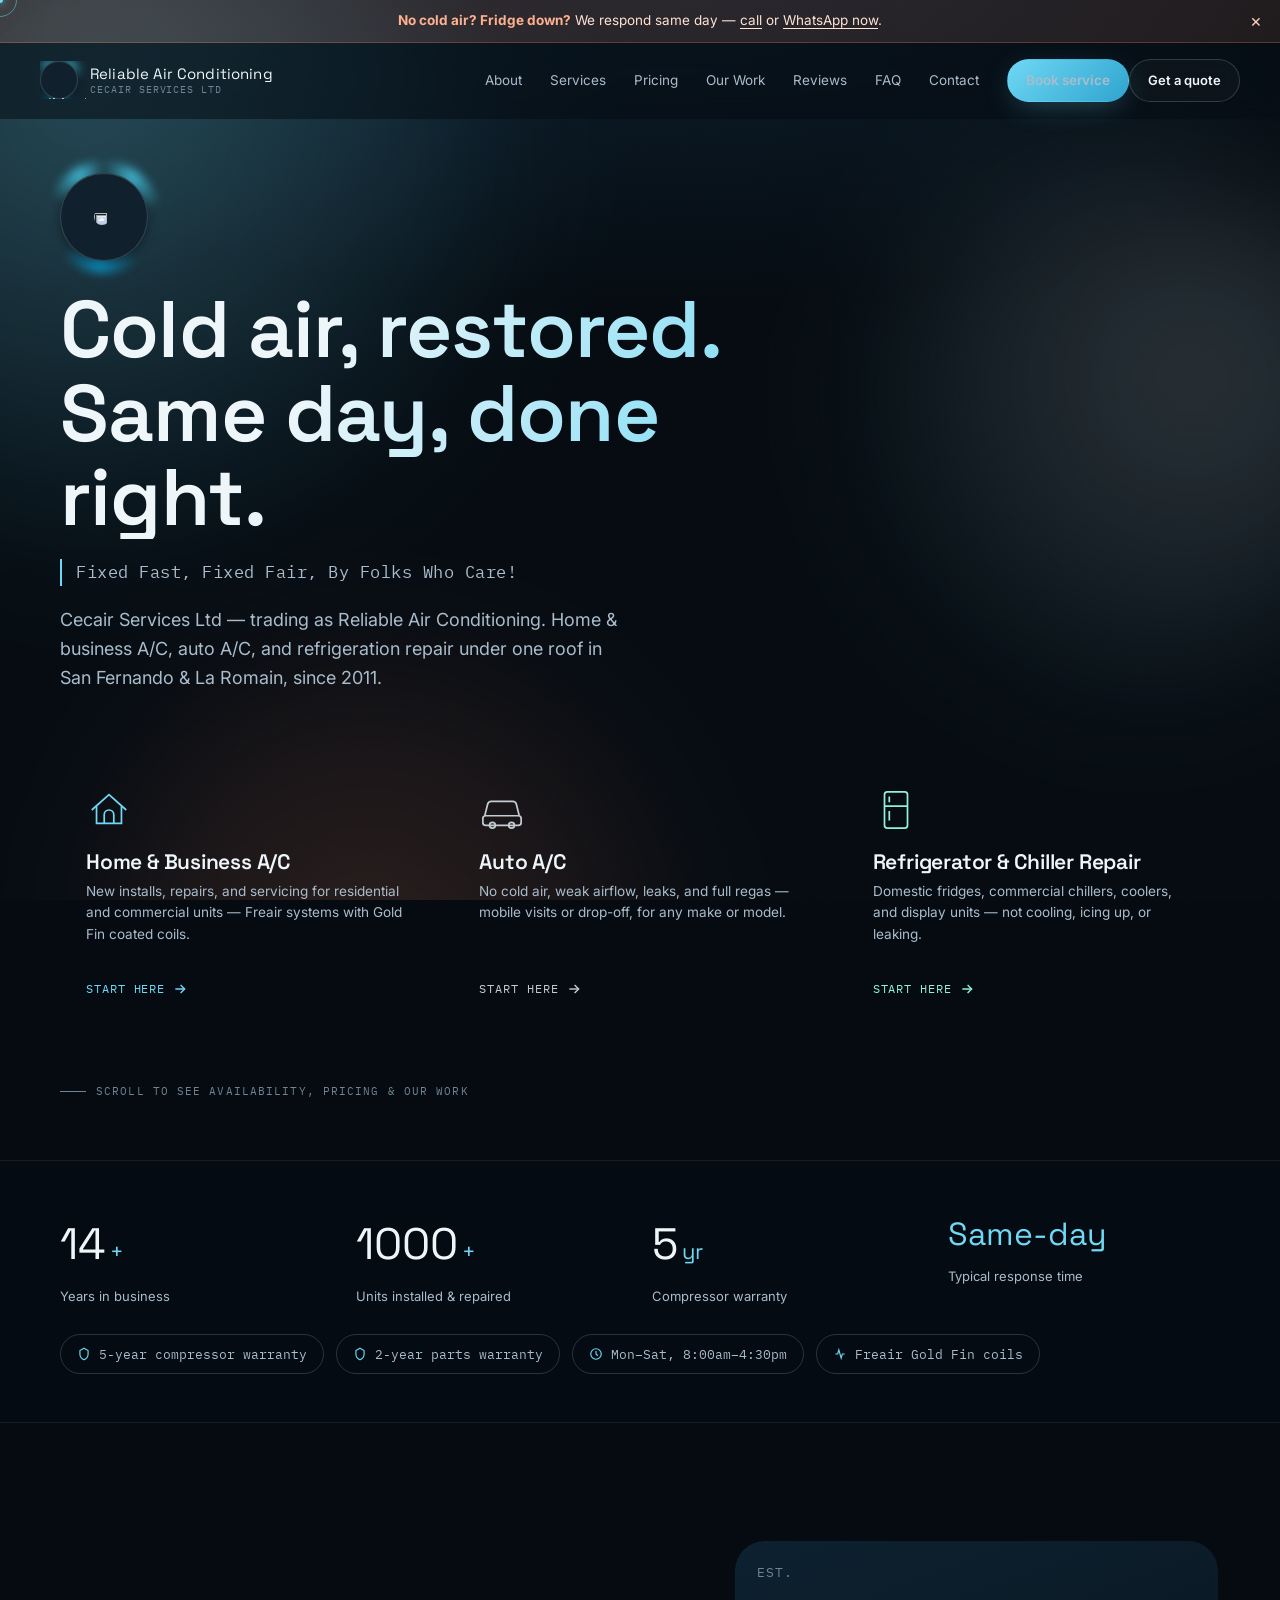
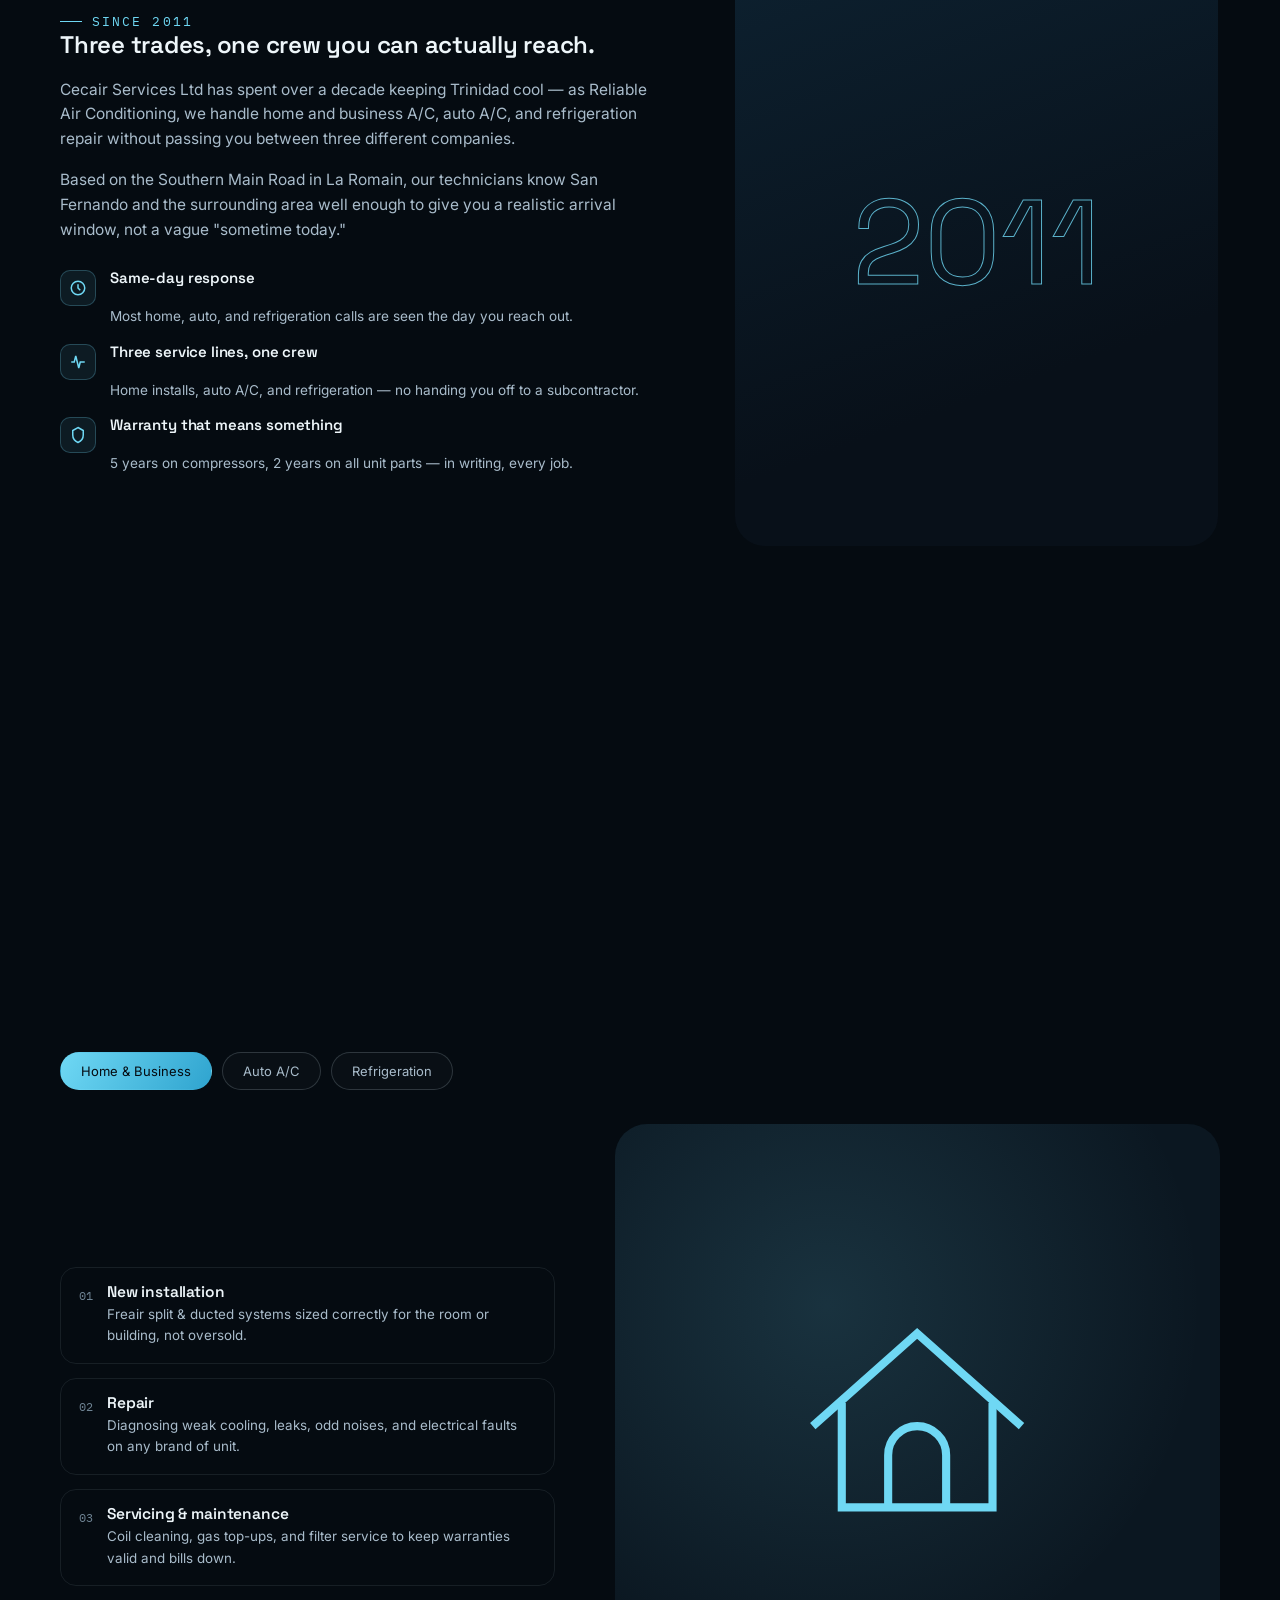
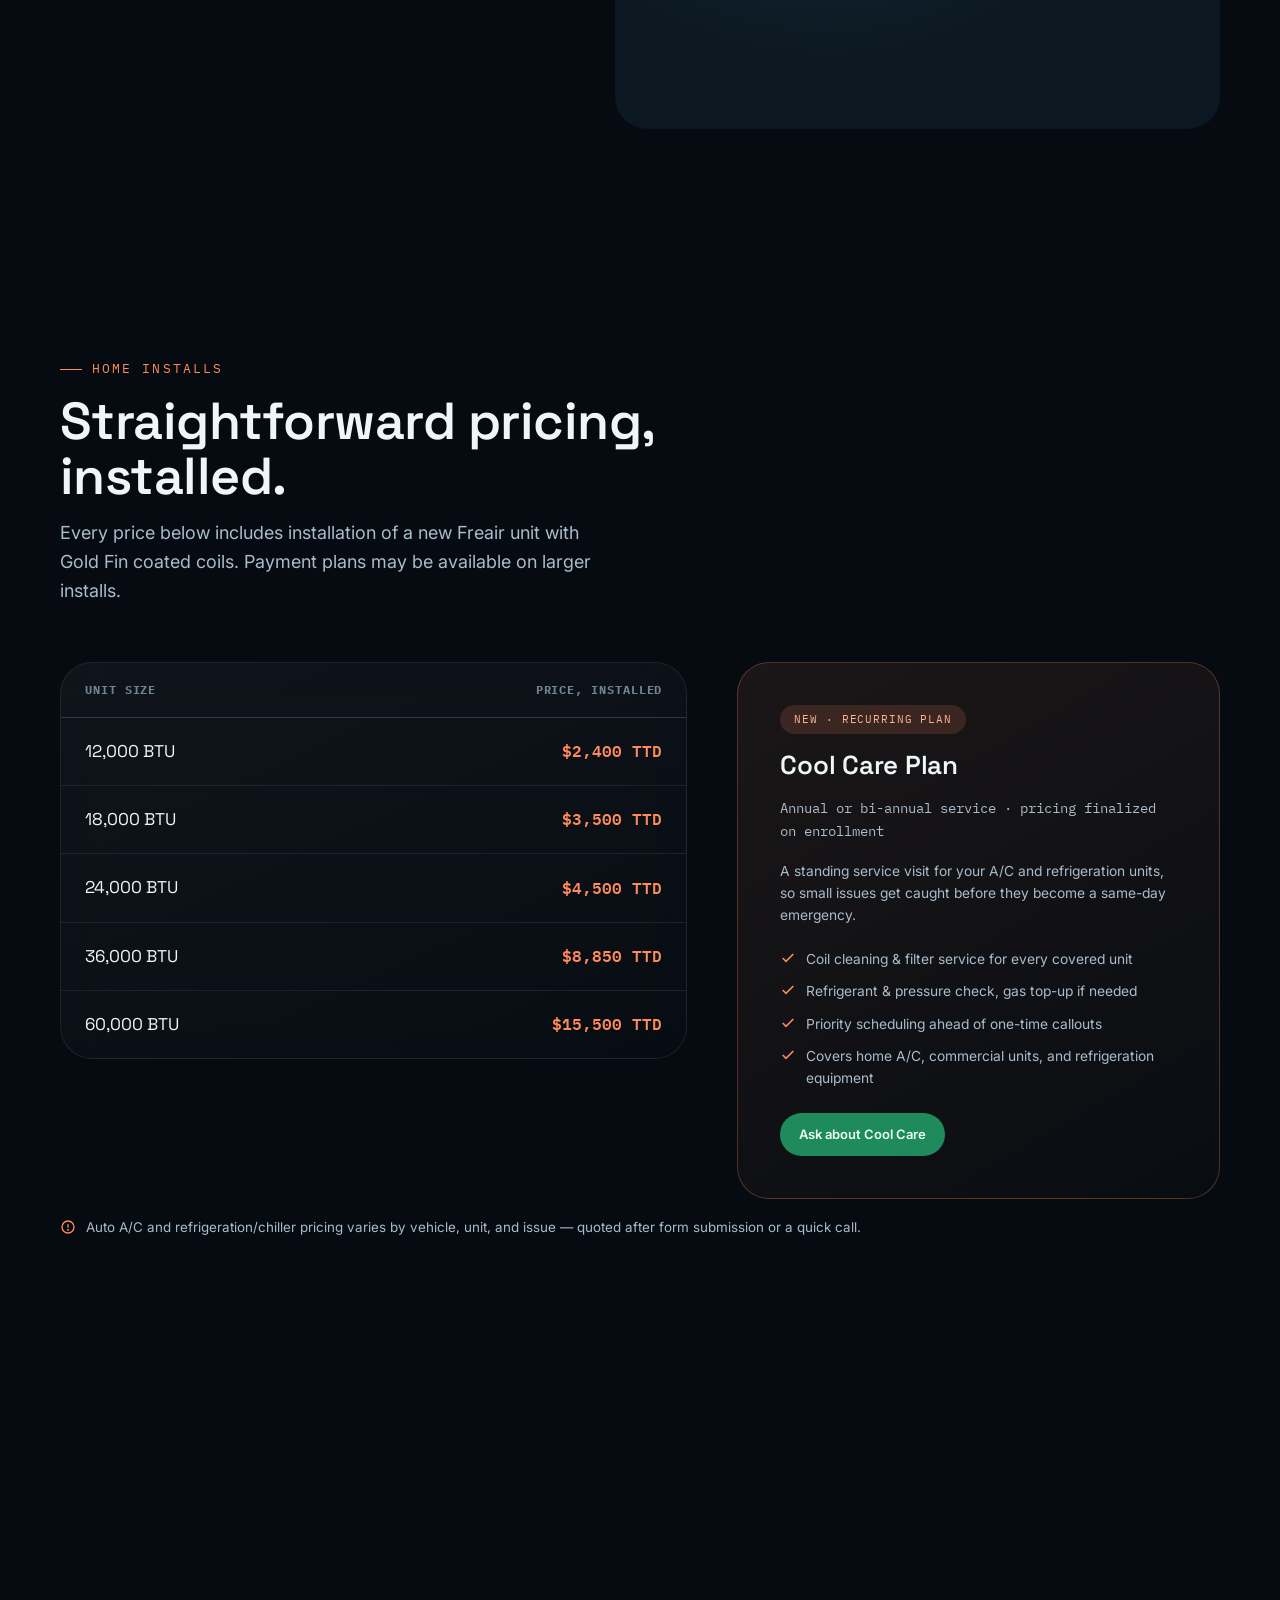
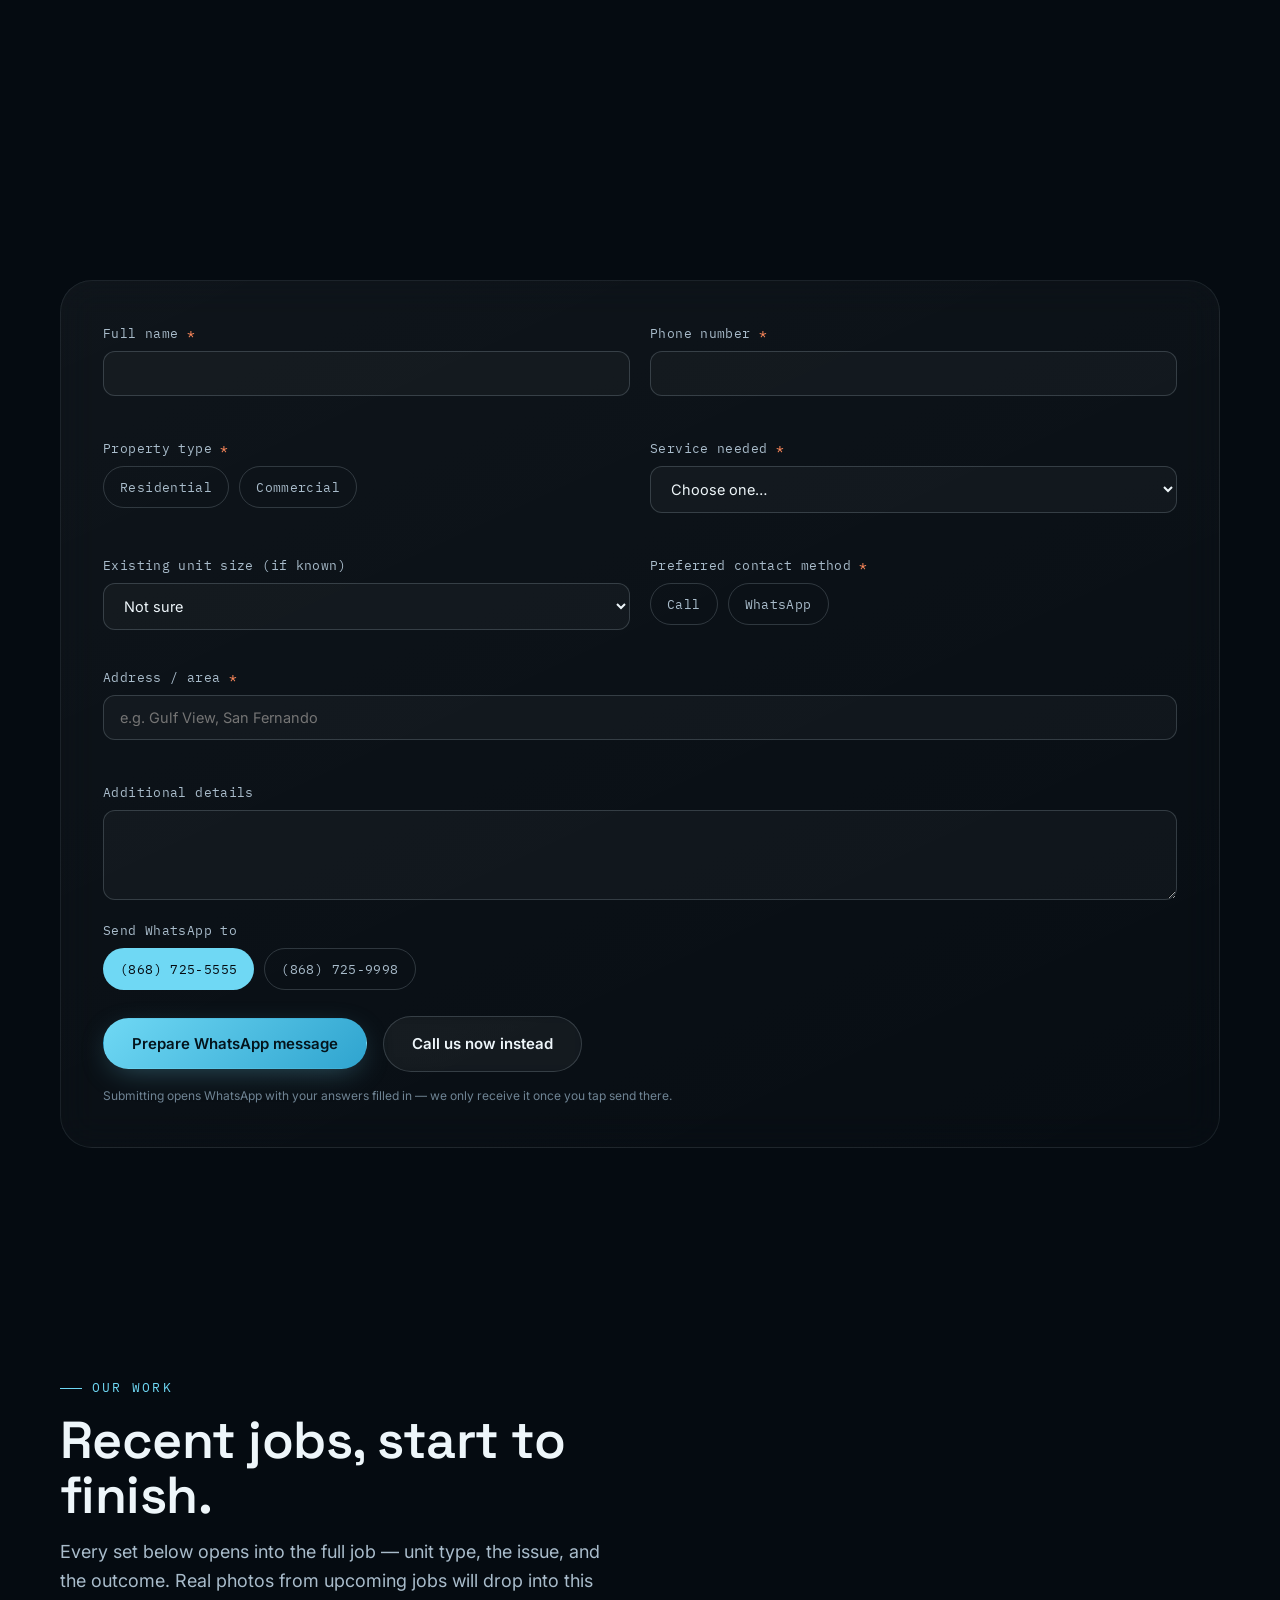
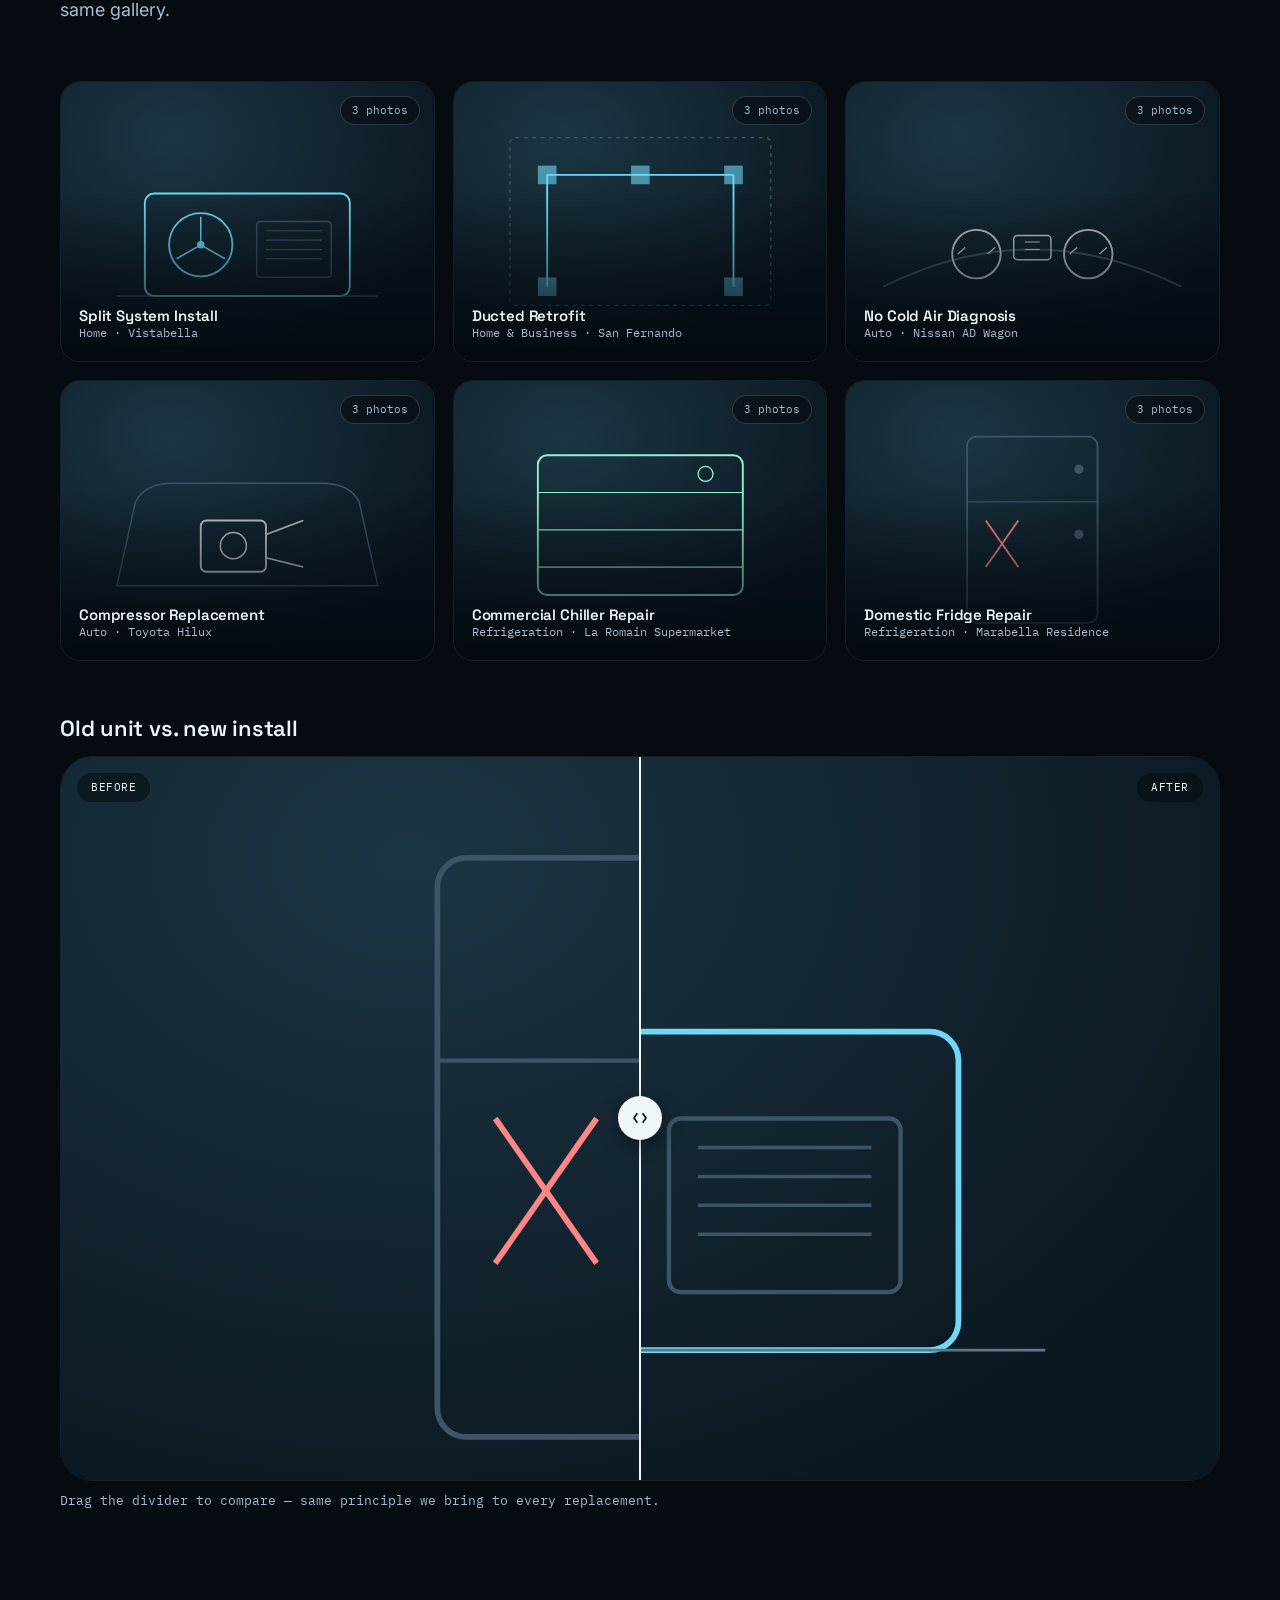
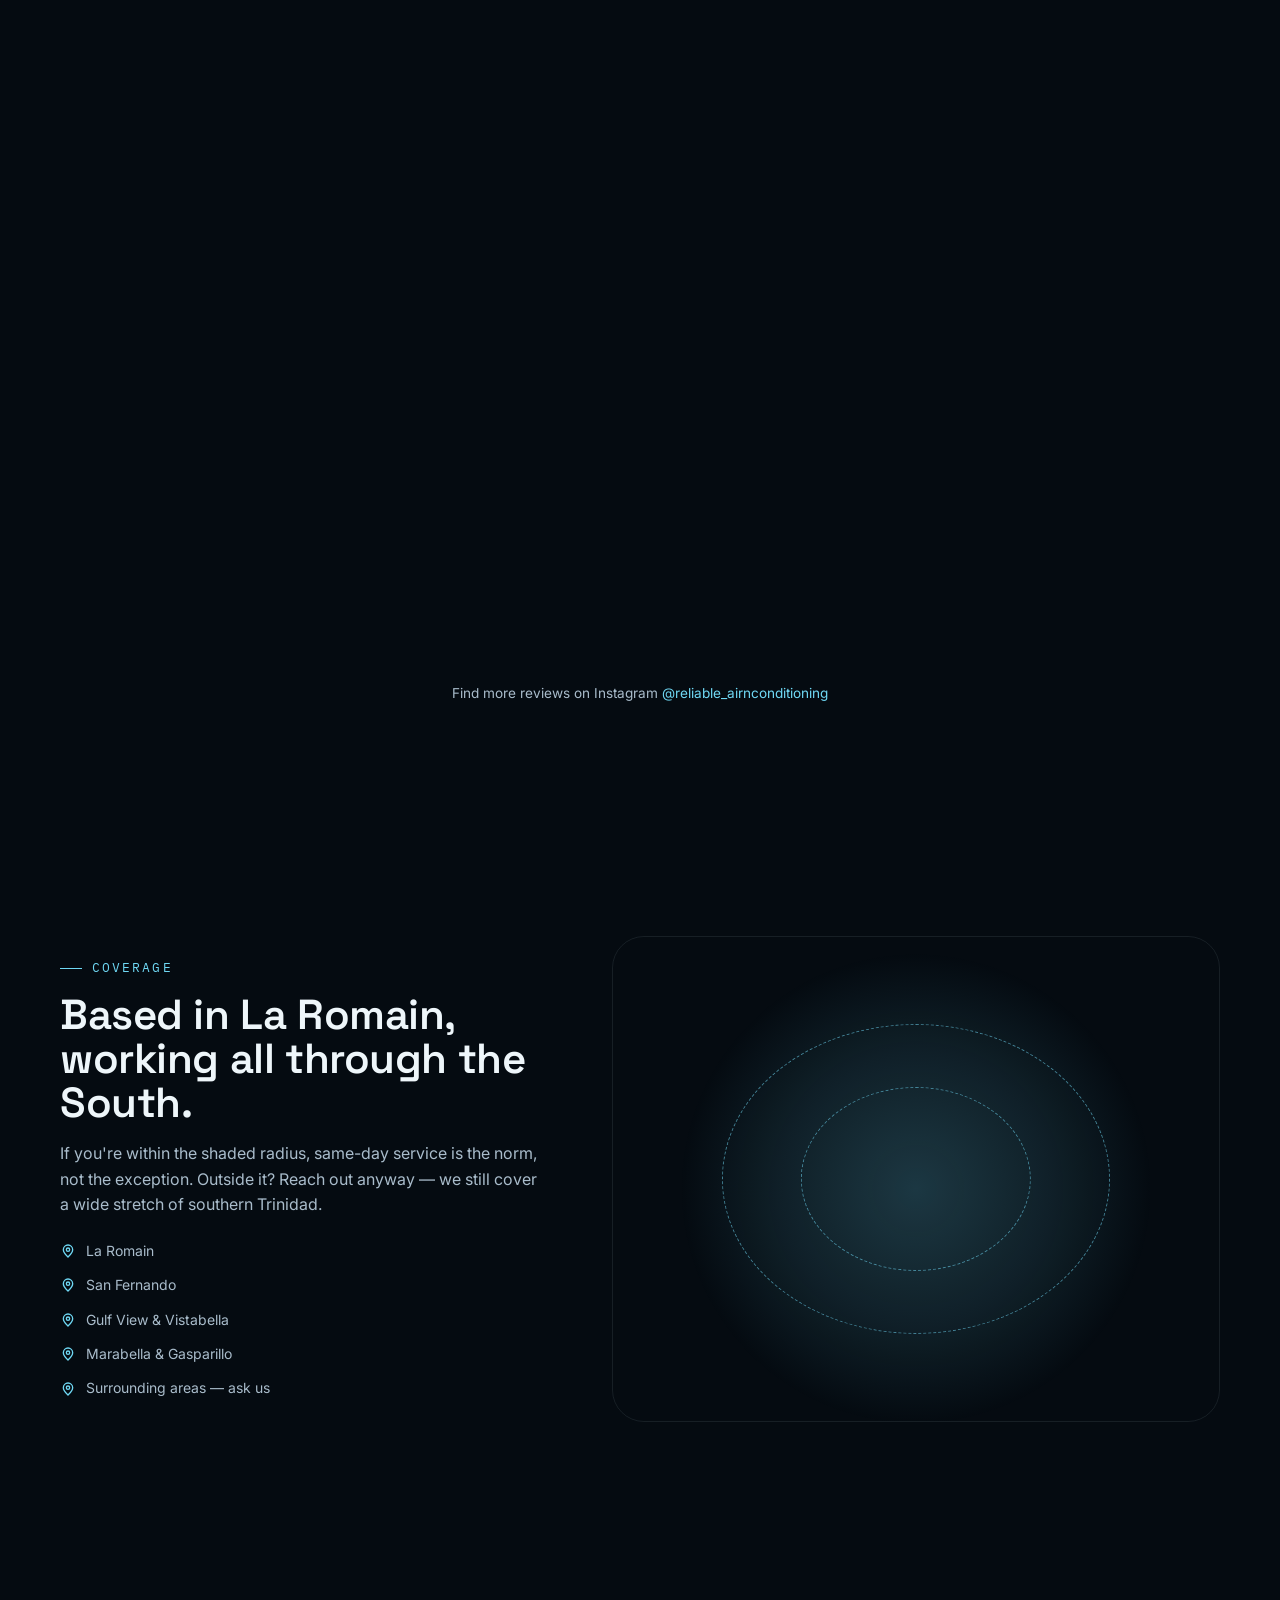
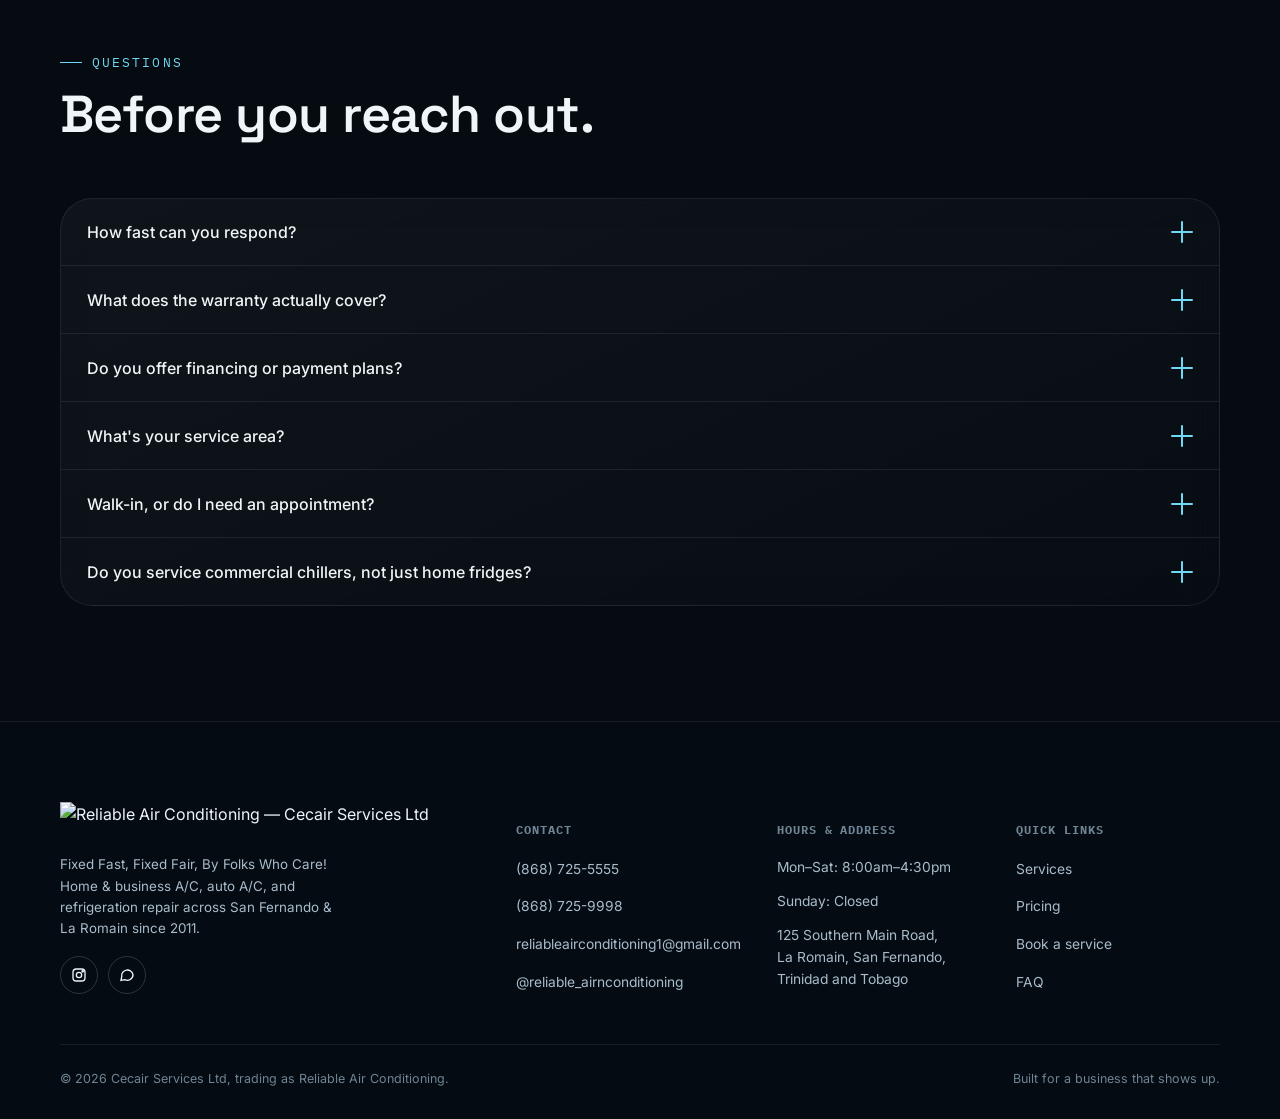
==== commit 483757ff: "Add files via upload" ====
--- a/index.html
+++ b/index.html
@@ -16,13 +16,15 @@
 <meta property="og:url" content="https://reliableairconditioning.tt/">
 <meta name="twitter:card" content="summary_large_image">
 
-<link rel="icon" type="image/png" sizes="256x256" href="assets/1784479285656">
+<link rel="icon" type="image/png" sizes="256x256" href="assets/logo_icon_opt.png">
 <link rel="icon" type="image/png" sizes="32x32" href="assets/favicon-32.png">
 <link rel="apple-touch-icon" href="assets/favicon.png">
 
 <link rel="preconnect" href="https://fonts.googleapis.com">
 <link rel="preconnect" href="https://fonts.gstatic.com" crossorigin>
-<link href="https://fonts.googleapis.com/css2?family=Space+Grotesk:wght@500;600;700&family=Inter:wght@400;500;600;700&family=IBM+Plex+Mono:wght@400;500&display=swap" rel="stylesheet">
+<link rel="preload" as="style" href="https://fonts.googleapis.com/css2?family=Space+Grotesk:wght@500;600;700&family=Inter:wght@400;500;600;700&family=IBM+Plex+Mono:wght@400;500&display=swap">
+<link href="https://fonts.googleapis.com/css2?family=Space+Grotesk:wght@500;600;700&family=Inter:wght@400;500;600;700&family=IBM+Plex+Mono:wght@400;500&display=swap" rel="stylesheet" media="print" onload="this.media='all'">
+<noscript><link href="https://fonts.googleapis.com/css2?family=Space+Grotesk:wght@500;600;700&family=Inter:wght@400;500;600;700&family=IBM+Plex+Mono:wght@400;500&display=swap" rel="stylesheet"></noscript>
 
 <link rel="stylesheet" href="style.css">
 
@@ -56,7 +58,7 @@
 <div id="welcome" aria-hidden="true">
   <div class="poster-fallback">
       </div>
-  <video autoplay muted playsinline></video>
+  <video autoplay muted playsinline preload="auto" fetchpriority="high"></video>
   <div class="welcome-veil"></div>
   <button class="skip-btn btn btn-ghost btn-sm" type="button">Skip intro →</button>
 </div>
@@ -82,7 +84,7 @@
 <!-- ===================== Header ===================== -->
 <header class="site-header">
   <a href="#top" class="brand">
-    <span class="logo-badge logo-badge--sm"><span class="logo-badge__bg"></span><img src="assets/logo_icon_opt.png" alt="Reliable Air Conditioning logo"></span>
+    <span class="logo-badge logo-badge--sm"><span class="logo-badge__bg"></span><picture><source srcset="assets/logo_icon_opt.webp" type="image/webp"><img src="assets/logo_icon_opt.png" alt="Reliable Air Conditioning logo" width="220" height="220" decoding="async"></picture></span>
     <span class="brand-name">Reliable Air Conditioning<small>Cecair Services Ltd</small></span>
   </a>
   <nav class="main-nav">
@@ -109,7 +111,7 @@
   <!-- ===================== Hero + service fork ===================== -->
   <section class="hero container">
     <div class="hero-top">
-      <span class="logo-badge logo-badge--lg"><span class="logo-badge__bg"></span><img class="hero-logo" src="assets/logo_icon_opt.png" alt=""></span>
+      <span class="logo-badge logo-badge--lg"><span class="logo-badge__bg"></span><picture><source srcset="assets/logo_icon_opt.webp" type="image/webp"><img class="hero-logo" src="assets/logo_icon_opt.png" alt="" width="220" height="220" decoding="async"></picture></span>
       <h1>Cold air, restored.<br>Same day, done right.</h1>
       <p class="tagline">Fixed Fast, Fixed Fair, By Folks Who Care!</p>
       <p class="hero-sub">Cecair Services Ltd — trading as Reliable Air Conditioning. Home &amp; business A/C, auto A/C, and refrigeration repair under one roof in San Fernando &amp; La Romain, since 2011.</p>
@@ -635,7 +637,7 @@
   <div class="container">
     <div class="footer-grid">
       <div class="footer-brand">
-        <img src="assets/logo_lockup_opt.png" alt="Reliable Air Conditioning — Cecair Services Ltd">
+        <picture><source srcset="assets/logo_lockup_footer.webp" type="image/webp"><img src="assets/logo_lockup_opt.png" alt="Reliable Air Conditioning — Cecair Services Ltd" loading="lazy" decoding="async" width="420" height="78"></picture>
         <p>Fixed Fast, Fixed Fair, By Folks Who Care! Home &amp; business A/C, auto A/C, and refrigeration repair across San Fernando &amp; La Romain since 2011.</p>
         <div class="footer-social">
           <a href="https://www.instagram.com/reliable_airnconditioning" target="_blank" rel="noopener" aria-label="Instagram"><svg width="16" height="16" viewBox="0 0 24 24" fill="none" stroke="currentColor" stroke-width="2"><rect x="3" y="3" width="18" height="18" rx="5"/><circle cx="12" cy="12" r="4"/><circle cx="17.5" cy="6.5" r="1"/></svg></a>
@@ -694,7 +696,7 @@
   <svg viewBox="0 0 24 24" fill="none" stroke="currentColor" stroke-width="2"><path d="M21 11.5a8.5 8.5 0 0 1-12.4 7.5L3 20l1.1-5.4A8.5 8.5 0 1 1 21 11.5z"/></svg>
 </a>
 
-<script src="gallery-data.js"></script>
-<script src="script.js"></script>
+<script src="gallery-data.js" defer></script>
+<script src="script.js" defer></script>
 </body>
 </html>
--- a/style.css
+++ b/style.css
@@ -295,6 +295,9 @@
   display:flex; align-items:center; justify-content:space-between;
   transition:background .4s ease, backdrop-filter .4s ease, border-color .4s ease, padding .3s ease;
   border-bottom:1px solid transparent;
+  background:rgba(6,13,20,0.55);
+  backdrop-filter:blur(12px);
+  -webkit-backdrop-filter:blur(12px);
 }
 header.site-header.scrolled{
   background:rgba(6,13,20,0.72);
@@ -316,24 +319,25 @@
 }
 .logo-badge::before{
   content:"";
-  position:absolute; inset:-22%;
+  position:absolute; inset:-14%;
   border-radius:50%;
   background:
     conic-gradient(from 0deg,
       transparent 0deg, var(--ice) 35deg, transparent 80deg,
       transparent 140deg, var(--ice-2) 185deg, transparent 230deg,
       transparent 290deg, var(--ice) 330deg, transparent 360deg);
-  filter:blur(7px) saturate(1.4);
-  opacity:0.9;
+  filter:blur(5px) saturate(1.4);
+  opacity:0.75;
   animation:logoFlameSpin 5s linear infinite;
   z-index:0;
 }
 .logo-badge::after{
   content:"";
-  position:absolute; inset:-6%;
+  position:absolute; inset:-3%;
   border-radius:50%;
   background:radial-gradient(circle, var(--ice-glow) 0%, transparent 70%);
-  filter:blur(4px);
+  filter:blur(3px);
+  opacity:0.7;
   animation:logoFlamePulse 2.6s ease-in-out infinite;
   z-index:0;
 }
@@ -399,7 +403,7 @@
   z-index:2;
   min-height:100vh;
   display:flex; flex-direction:column; justify-content:center;
-  padding-top:clamp(150px,22vh,190px);
+  padding-top:calc(var(--topbar-h, 130px) + clamp(24px,6vh,60px));
   padding-bottom:60px;
 }
 .hero-top{ display:flex; flex-direction:column; align-items:flex-start; gap:20px; max-width:820px; }
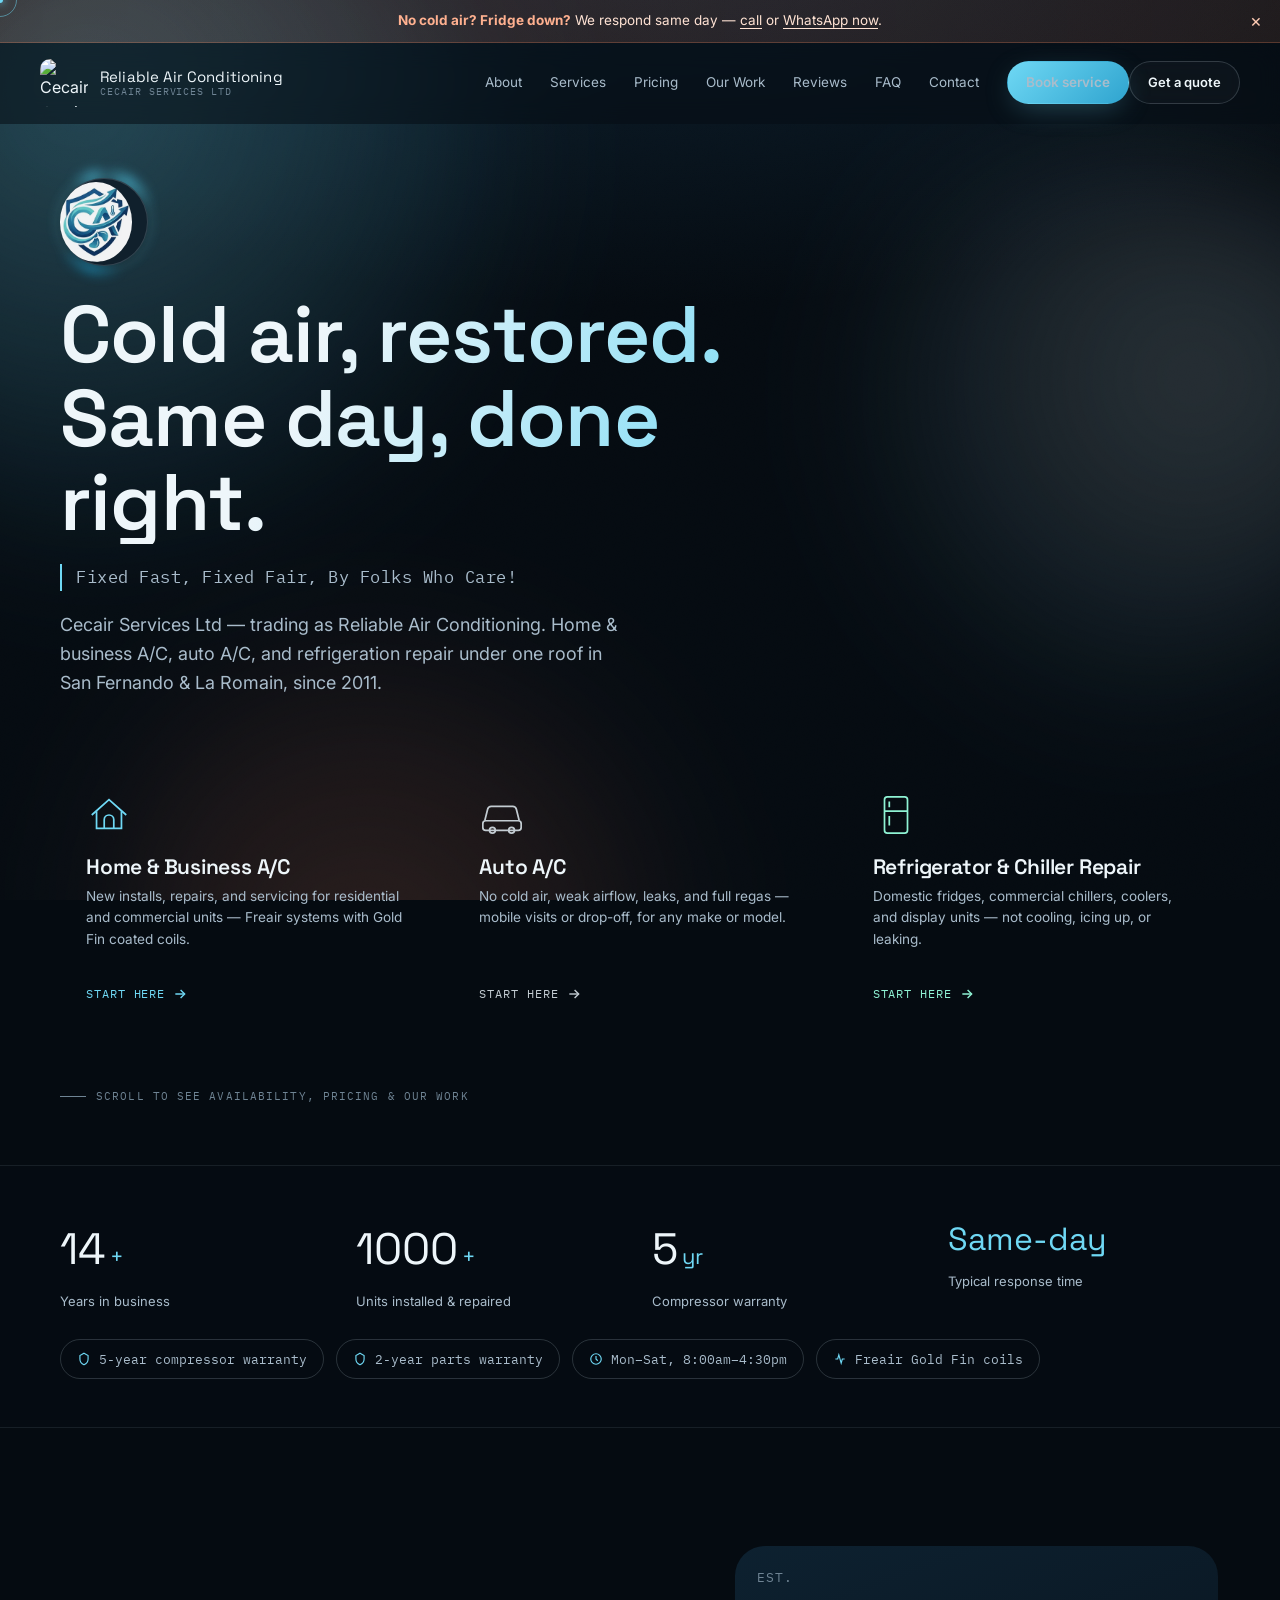
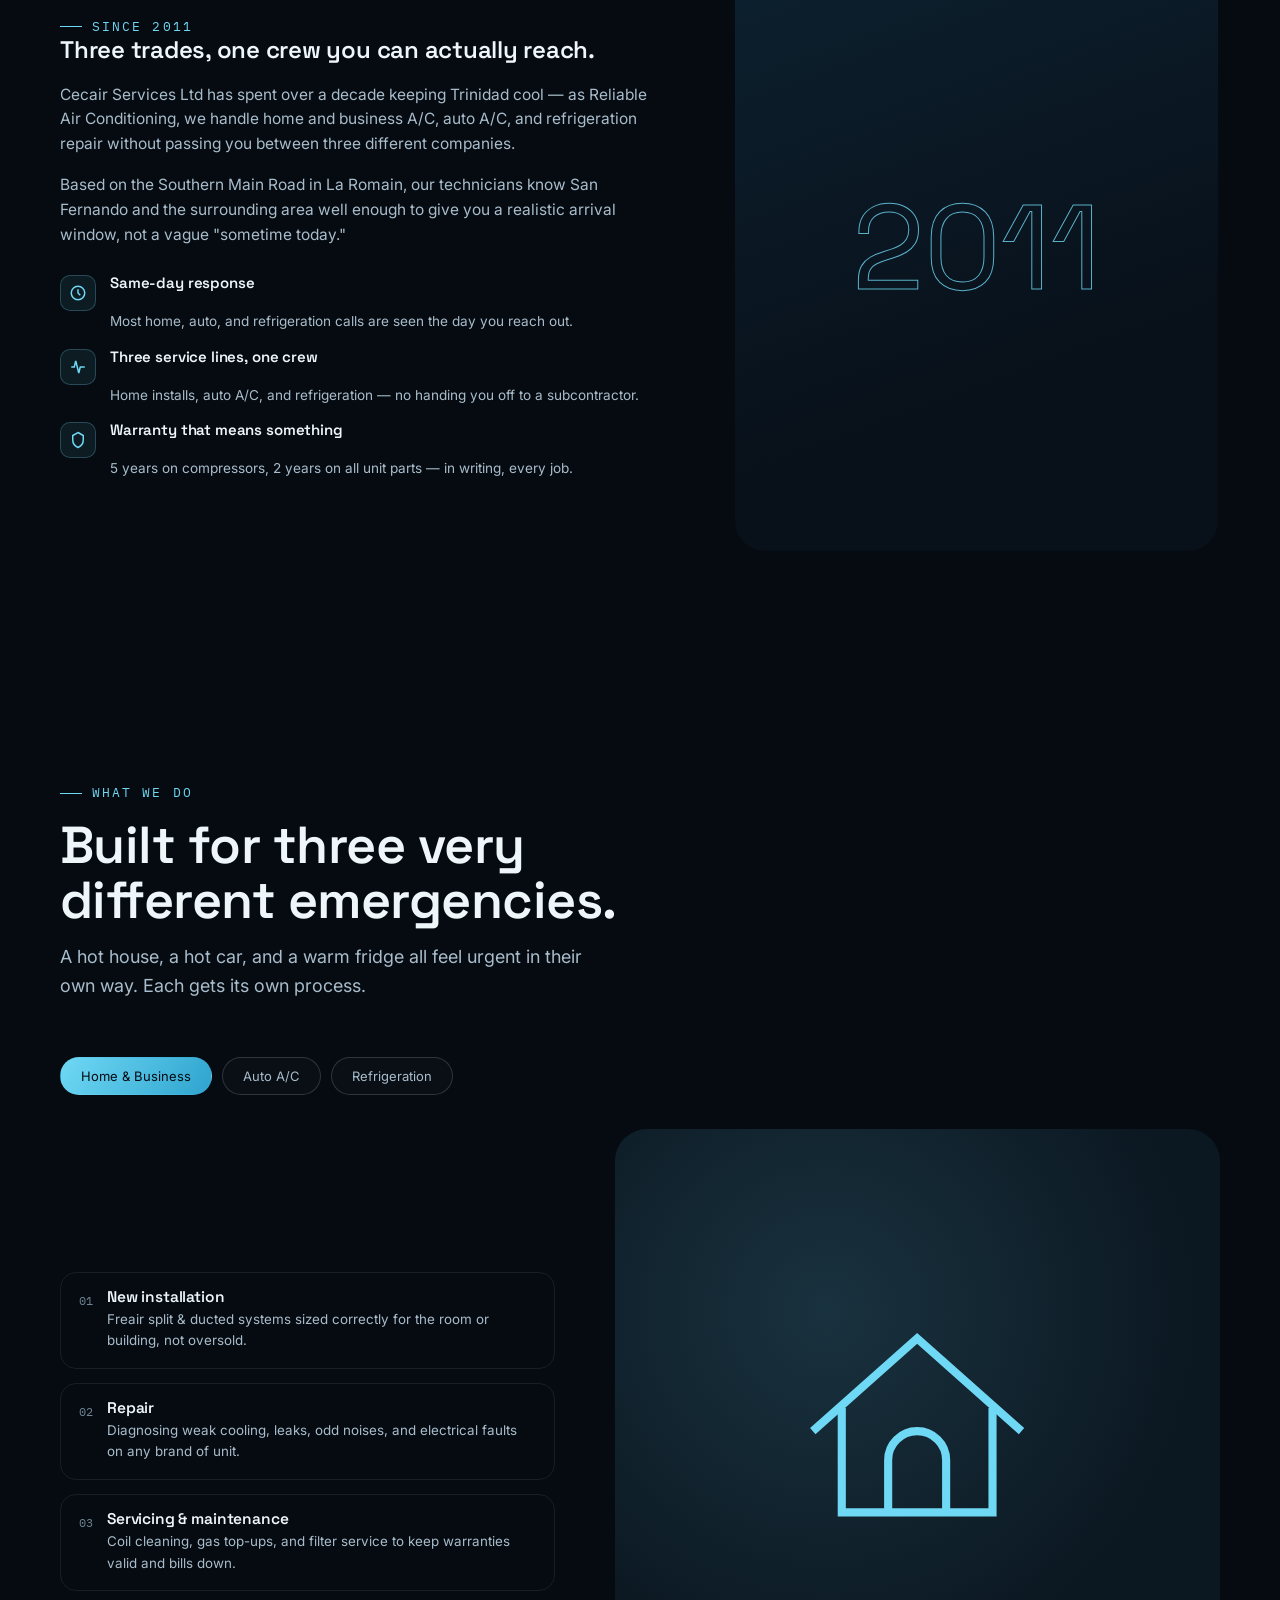
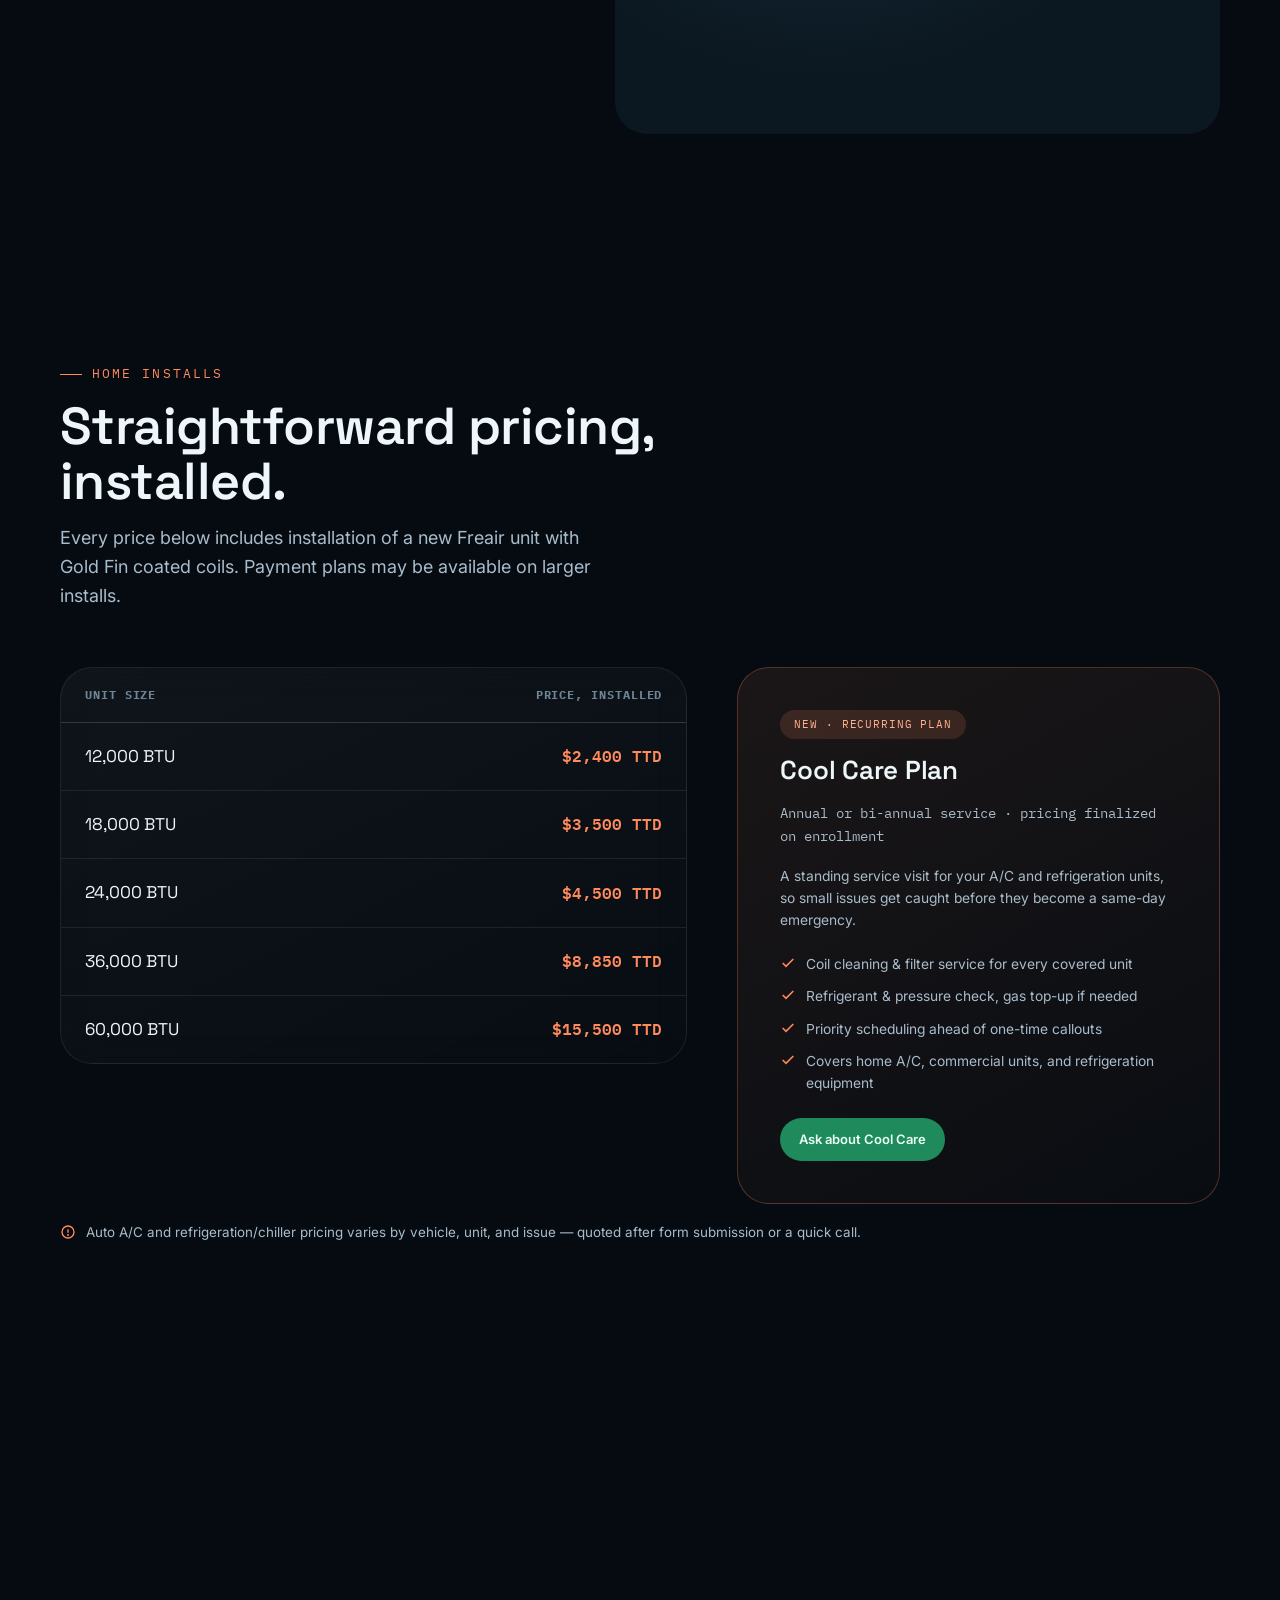
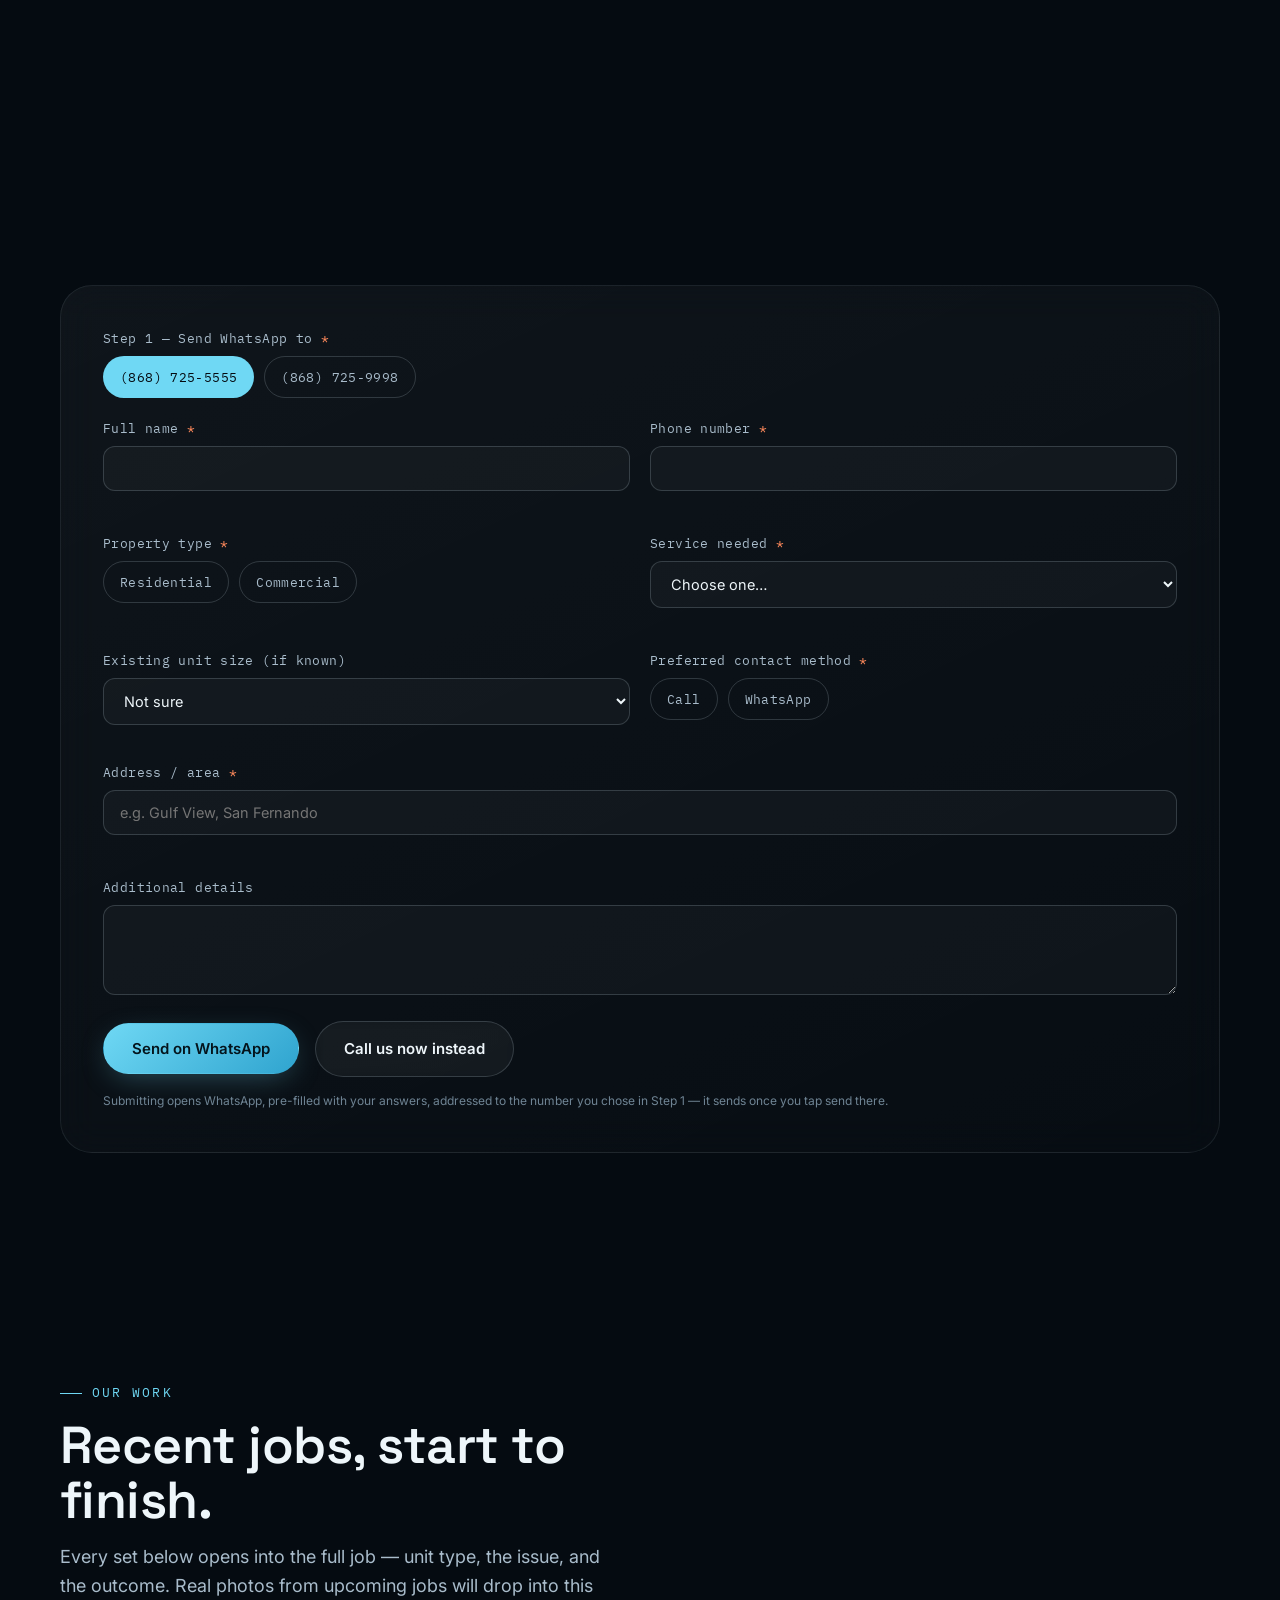
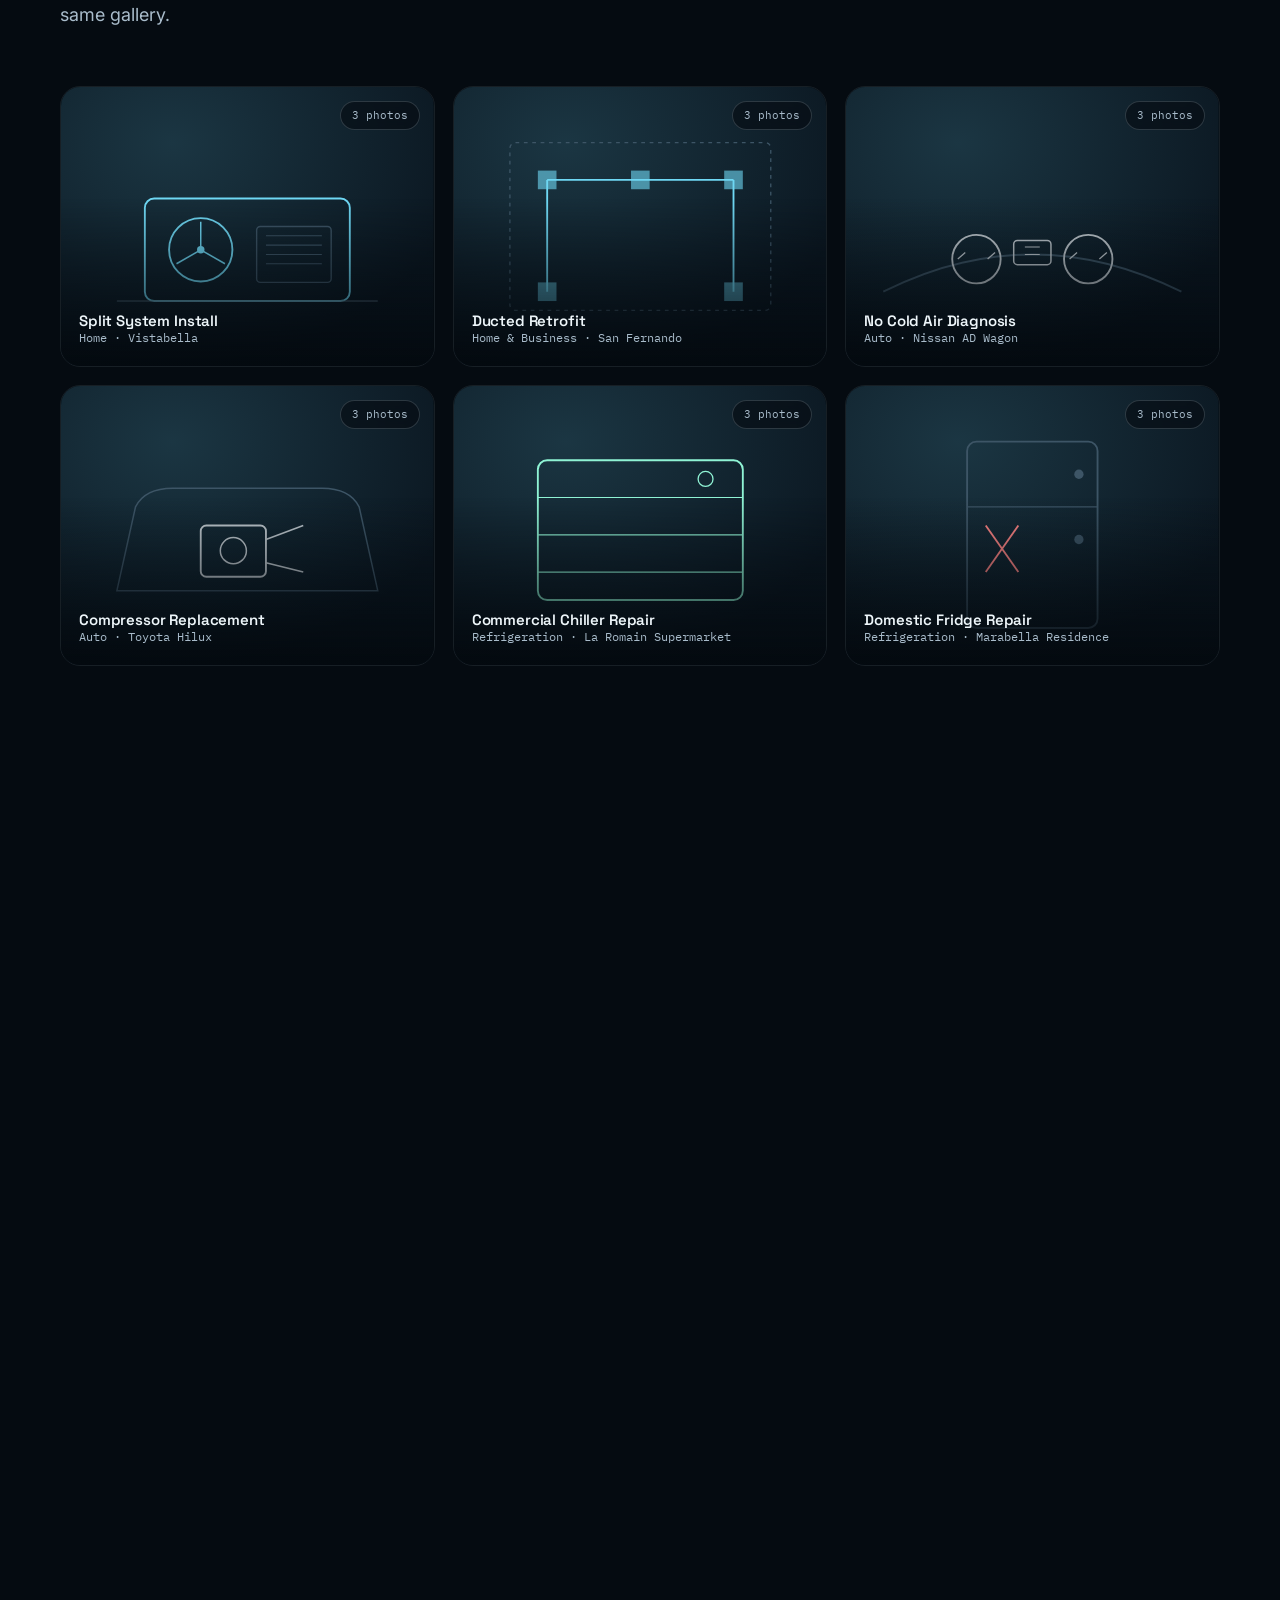
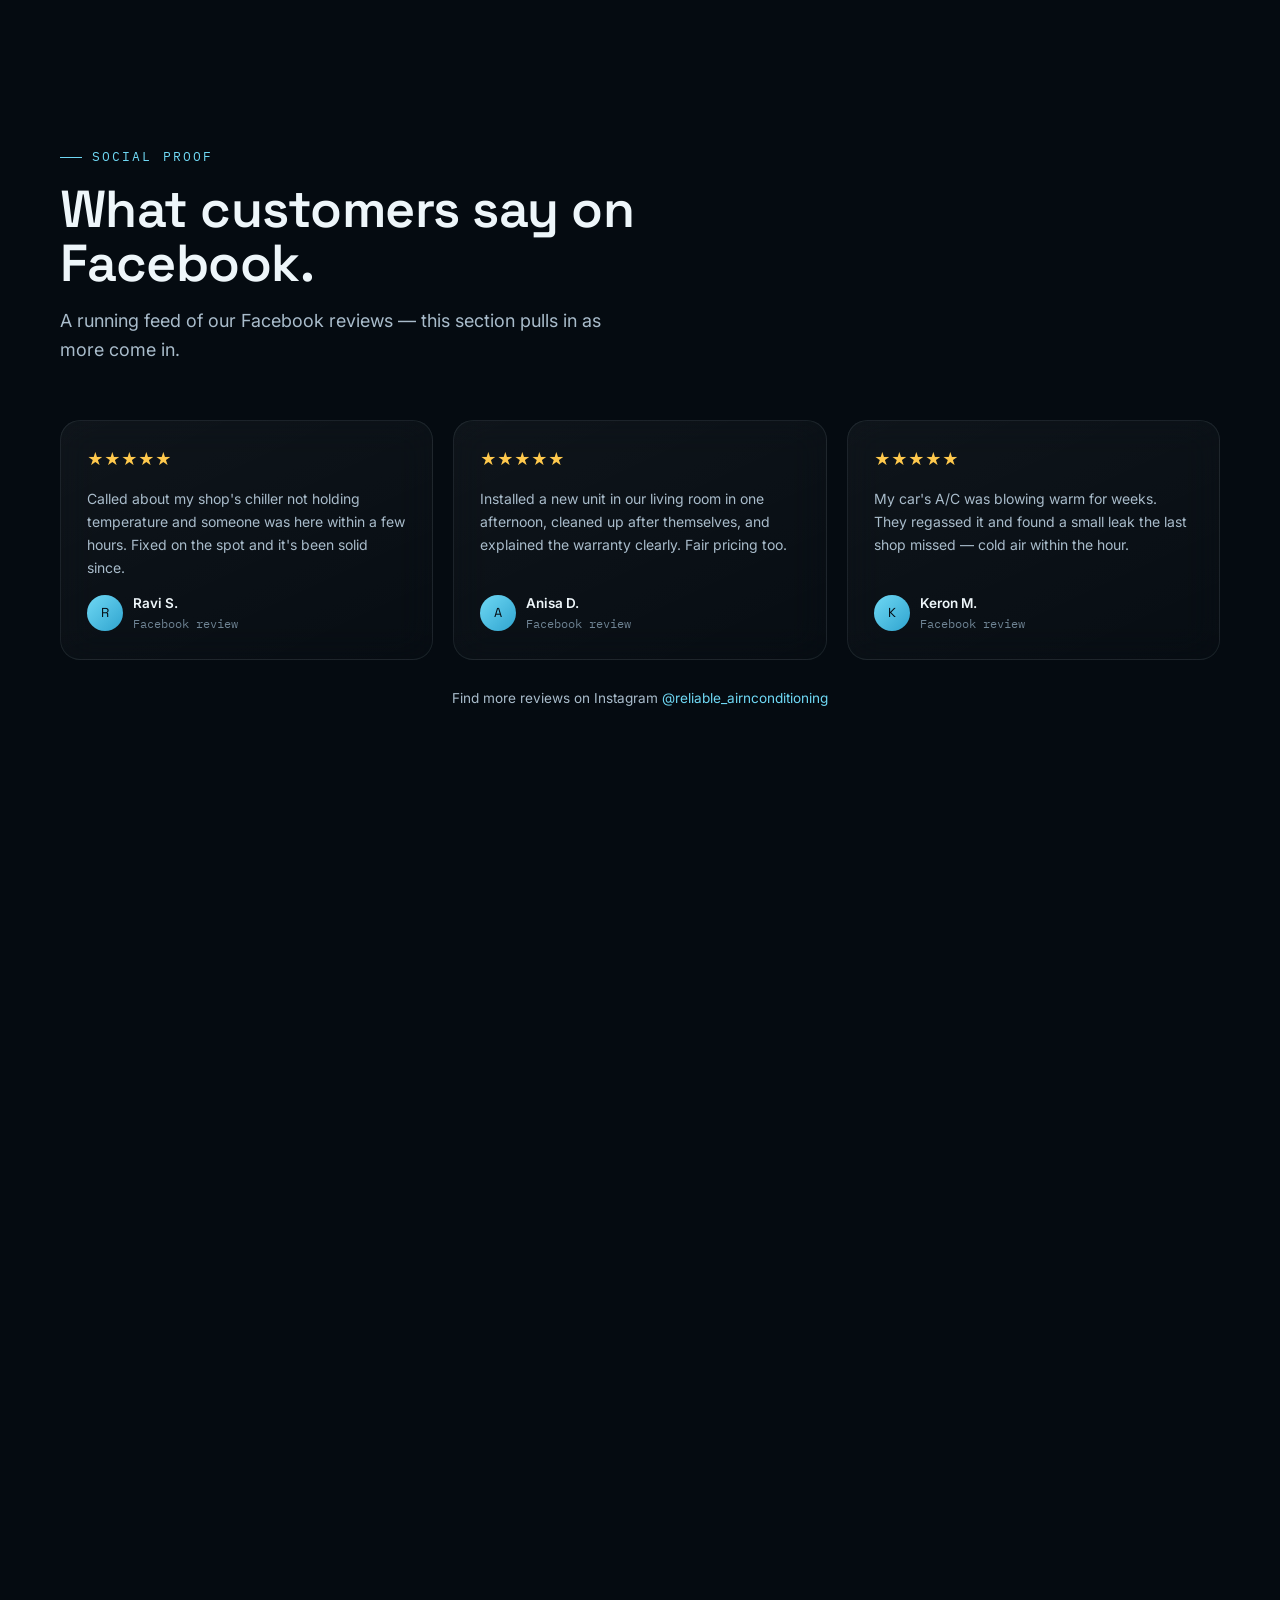
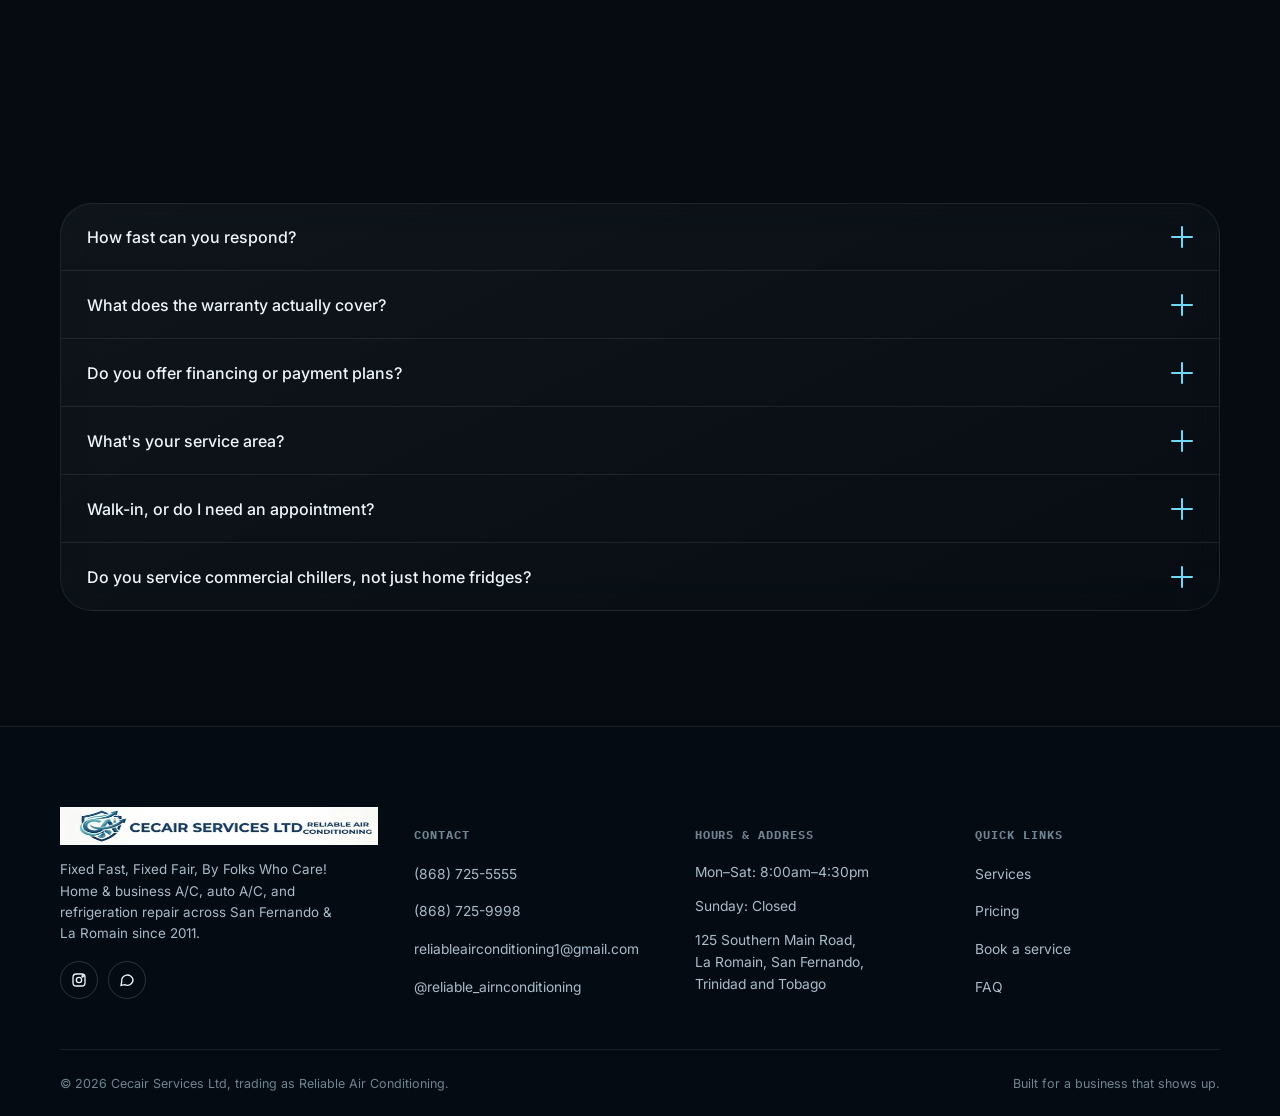
==== commit 0e4ed6c6: "Add files via upload" ====
--- a/index.html
+++ b/index.html
@@ -84,7 +84,7 @@
 <!-- ===================== Header ===================== -->
 <header class="site-header">
   <a href="#top" class="brand">
-    <span class="logo-badge logo-badge--sm"><span class="logo-badge__bg"></span><picture><source srcset="assets/logo_icon_opt.webp" type="image/webp"><img src="assets/logo_icon_opt.png" alt="Reliable Air Conditioning logo" width="220" height="220" decoding="async"></picture></span>
+    <img src="assets/logo_new.png" alt="Cecair Services Ltd — Reliable Air Conditioning logo" width="48" height="48" decoding="async" style="border-radius:10px">
     <span class="brand-name">Reliable Air Conditioning<small>Cecair Services Ltd</small></span>
   </a>
   <nav class="main-nav">
@@ -324,6 +324,13 @@
       <div class="form-panel active glass" data-panel="home" style="padding:clamp(24px,4vw,42px);border-radius:32px">
         <form class="intake-form" novalidate>
           <div class="form-grid">
+            <div class="field full"><label>Step 1 — Send WhatsApp to <span class="req">*</span></label>
+              <div class="radio-group" data-required data-summary-label="Send to">
+                <label class="radio-chip checked"><input type="radio" name="contactNumber" value="primary" checked data-summary-label="Send to">(868) 725-5555</label>
+                <label class="radio-chip"><input type="radio" name="contactNumber" value="secondary" data-summary-label="Send to">(868) 725-9998</label>
+              </div>
+            </div>
+
             <div class="field"><label>Full name <span class="req">*</span></label><input type="text" name="name" data-required data-summary-label="Name"><span class="err-msg"></span></div>
             <div class="field"><label>Phone number <span class="req">*</span></label><input type="tel" name="phone" data-required data-summary-label="Phone"><span class="err-msg"></span></div>
 
@@ -360,19 +367,12 @@
 
             <div class="field full"><label>Address / area <span class="req">*</span></label><input type="text" name="address" placeholder="e.g. Gulf View, San Fernando" data-required data-summary-label="Address / area"><span class="err-msg"></span></div>
             <div class="field full"><label>Additional details</label><textarea name="details" data-summary-label="Details"></textarea></div>
-
-            <div class="field full"><label>Send WhatsApp to</label>
-              <div class="radio-group">
-                <label class="radio-chip checked"><input type="radio" name="contactNumber" value="primary" checked>(868) 725-5555</label>
-                <label class="radio-chip"><input type="radio" name="contactNumber" value="secondary">(868) 725-9998</label>
-              </div>
-            </div>
           </div>
           <div class="form-actions">
-            <button type="submit" class="btn btn-primary">Prepare WhatsApp message</button>
+            <button type="submit" class="btn btn-primary">Send on WhatsApp</button>
             <a href="tel:+18687255555" class="btn btn-ghost">Call us now instead</a>
           </div>
-          <p class="form-note">Submitting opens WhatsApp with your answers filled in — we only receive it once you tap send there.</p>
+          <p class="form-note">Submitting opens WhatsApp, pre-filled with your answers, addressed to the number you chose in Step 1 — it sends once you tap send there.</p>
         </form>
         <div class="success-state">
           <div class="s-icon"><svg width="28" height="28" viewBox="0 0 24 24" fill="none" stroke="currentColor" stroke-width="2.4"><polyline points="20 6 9 17 4 12"/></svg></div>
@@ -391,6 +391,13 @@
       <div class="form-panel glass" data-panel="auto" style="padding:clamp(24px,4vw,42px);border-radius:32px">
         <form class="intake-form" novalidate>
           <div class="form-grid">
+            <div class="field full"><label>Step 1 — Send WhatsApp to <span class="req">*</span></label>
+              <div class="radio-group" data-required data-summary-label="Send to">
+                <label class="radio-chip checked"><input type="radio" name="contactNumber" value="primary" checked data-summary-label="Send to">(868) 725-5555</label>
+                <label class="radio-chip"><input type="radio" name="contactNumber" value="secondary" data-summary-label="Send to">(868) 725-9998</label>
+              </div>
+            </div>
+
             <div class="field"><label>Full name <span class="req">*</span></label><input type="text" name="name" data-required data-summary-label="Name"><span class="err-msg"></span></div>
             <div class="field"><label>Phone number <span class="req">*</span></label><input type="tel" name="phone" data-required data-summary-label="Phone"><span class="err-msg"></span></div>
 
@@ -419,19 +426,12 @@
             </div>
 
             <div class="field full"><label>Additional details</label><textarea name="details" data-summary-label="Details"></textarea></div>
-
-            <div class="field full"><label>Send WhatsApp to</label>
-              <div class="radio-group">
-                <label class="radio-chip checked"><input type="radio" name="contactNumber" value="primary" checked>(868) 725-5555</label>
-                <label class="radio-chip"><input type="radio" name="contactNumber" value="secondary">(868) 725-9998</label>
-              </div>
-            </div>
           </div>
           <div class="form-actions">
-            <button type="submit" class="btn btn-primary">Prepare WhatsApp message</button>
+            <button type="submit" class="btn btn-primary">Send on WhatsApp</button>
             <a href="tel:+18687255555" class="btn btn-ghost">Call us now instead</a>
           </div>
-          <p class="form-note">Submitting opens WhatsApp with your answers filled in — we only receive it once you tap send there.</p>
+          <p class="form-note">Submitting opens WhatsApp, pre-filled with your answers, addressed to the number you chose in Step 1 — it sends once you tap send there.</p>
         </form>
         <div class="success-state">
           <div class="s-icon"><svg width="28" height="28" viewBox="0 0 24 24" fill="none" stroke="currentColor" stroke-width="2.4"><polyline points="20 6 9 17 4 12"/></svg></div>
@@ -450,6 +450,13 @@
       <div class="form-panel glass" data-panel="fridge" style="padding:clamp(24px,4vw,42px);border-radius:32px">
         <form class="intake-form" novalidate>
           <div class="form-grid">
+            <div class="field full"><label>Step 1 — Send WhatsApp to <span class="req">*</span></label>
+              <div class="radio-group" data-required data-summary-label="Send to">
+                <label class="radio-chip checked"><input type="radio" name="contactNumber" value="primary" checked data-summary-label="Send to">(868) 725-5555</label>
+                <label class="radio-chip"><input type="radio" name="contactNumber" value="secondary" data-summary-label="Send to">(868) 725-9998</label>
+              </div>
+            </div>
+
             <div class="field"><label>Full name <span class="req">*</span></label><input type="text" name="name" data-required data-summary-label="Name"><span class="err-msg"></span></div>
             <div class="field"><label>Phone number <span class="req">*</span></label><input type="tel" name="phone" data-required data-summary-label="Phone"><span class="err-msg"></span></div>
 
@@ -490,19 +497,12 @@
 
             <div class="field full"><label>Address / area <span class="req">*</span></label><input type="text" name="address" placeholder="e.g. La Romain" data-required data-summary-label="Address / area"><span class="err-msg"></span></div>
             <div class="field full"><label>Additional details</label><textarea name="details" data-summary-label="Details"></textarea></div>
-
-            <div class="field full"><label>Send WhatsApp to</label>
-              <div class="radio-group">
-                <label class="radio-chip checked"><input type="radio" name="contactNumber" value="primary" checked>(868) 725-5555</label>
-                <label class="radio-chip"><input type="radio" name="contactNumber" value="secondary">(868) 725-9998</label>
-              </div>
-            </div>
           </div>
           <div class="form-actions">
-            <button type="submit" class="btn btn-primary">Prepare WhatsApp message</button>
+            <button type="submit" class="btn btn-primary">Send on WhatsApp</button>
             <a href="tel:+18687255555" class="btn btn-ghost">Call us now instead</a>
           </div>
-          <p class="form-note">Submitting opens WhatsApp with your answers filled in — we only receive it once you tap send there.</p>
+          <p class="form-note">Submitting opens WhatsApp, pre-filled with your answers, addressed to the number you chose in Step 1 — it sends once you tap send there.</p>
         </form>
         <div class="success-state">
           <div class="s-icon"><svg width="28" height="28" viewBox="0 0 24 24" fill="none" stroke="currentColor" stroke-width="2.4"><polyline points="20 6 9 17 4 12"/></svg></div>
--- a/style.css
+++ b/style.css
@@ -319,25 +319,25 @@
 }
 .logo-badge::before{
   content:"";
-  position:absolute; inset:-14%;
+  position:absolute; inset:-10%;
   border-radius:50%;
   background:
     conic-gradient(from 0deg,
-      transparent 0deg, var(--ice) 35deg, transparent 80deg,
-      transparent 140deg, var(--ice-2) 185deg, transparent 230deg,
-      transparent 290deg, var(--ice) 330deg, transparent 360deg);
-  filter:blur(5px) saturate(1.4);
-  opacity:0.75;
-  animation:logoFlameSpin 5s linear infinite;
+      transparent 0deg, var(--ice) 30deg, transparent 70deg,
+      transparent 160deg, var(--ice-2) 195deg, transparent 235deg,
+      transparent 320deg, var(--ice) 350deg, transparent 360deg);
+  filter:blur(6px) saturate(1.3);
+  opacity:0.5;
+  animation:logoFlameSpin 6s linear infinite;
   z-index:0;
 }
 .logo-badge::after{
   content:"";
-  position:absolute; inset:-3%;
+  position:absolute; inset:-10%;
   border-radius:50%;
-  background:radial-gradient(circle, var(--ice-glow) 0%, transparent 70%);
-  filter:blur(3px);
-  opacity:0.7;
+  background:radial-gradient(circle, var(--ice-glow) 0%, rgba(111,216,244,0.18) 55%, transparent 75%);
+  filter:blur(4px);
+  opacity:0.9;
   animation:logoFlamePulse 2.6s ease-in-out infinite;
   z-index:0;
 }
@@ -403,8 +403,12 @@
   z-index:2;
   min-height:100vh;
   display:flex; flex-direction:column; justify-content:center;
+  padding-bottom:60px;
+}
+/* Compound selector so this always wins over .container's own padding rules
+   (including the mobile media-query one), regardless of source order. */
+.hero.container{
   padding-top:calc(var(--topbar-h, 130px) + clamp(24px,6vh,60px));
-  padding-bottom:60px;
 }
 .hero-top{ display:flex; flex-direction:column; align-items:flex-start; gap:20px; max-width:820px; }
 .hero-logo{ opacity:0.95; }
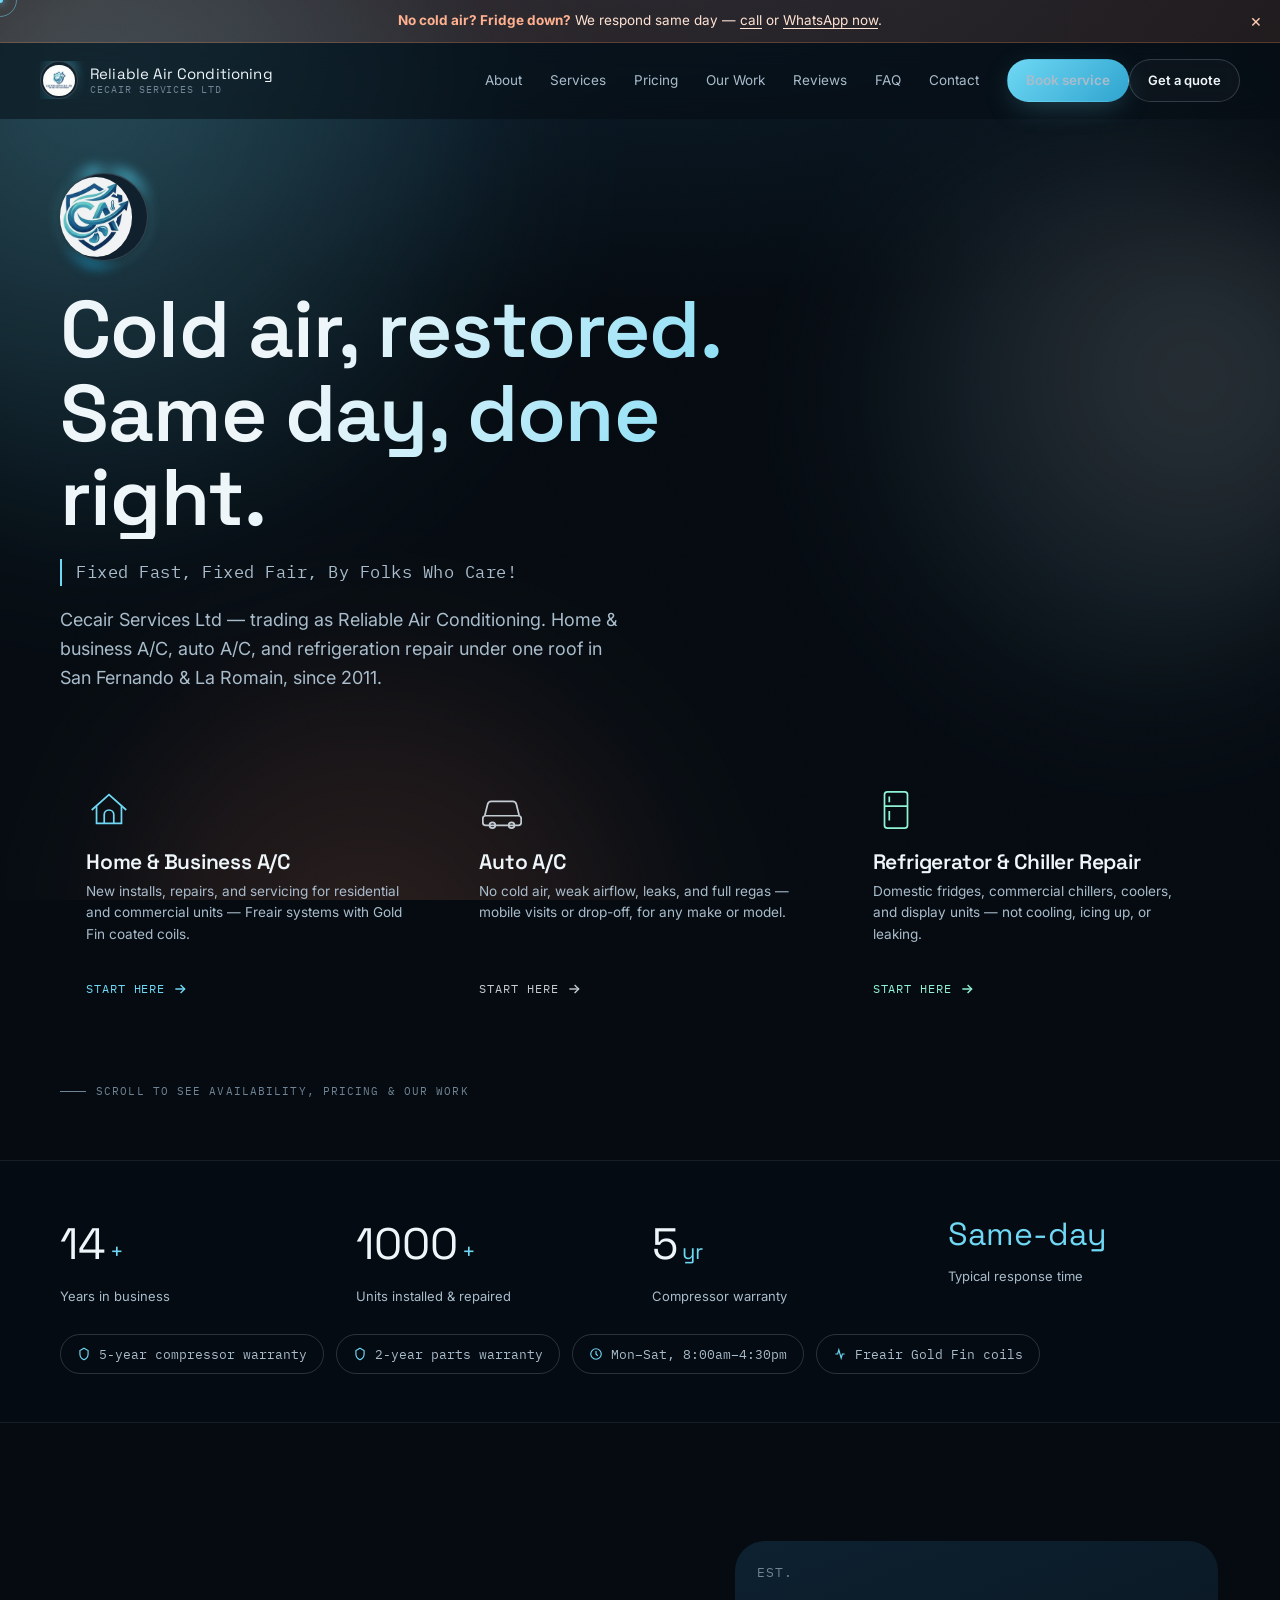
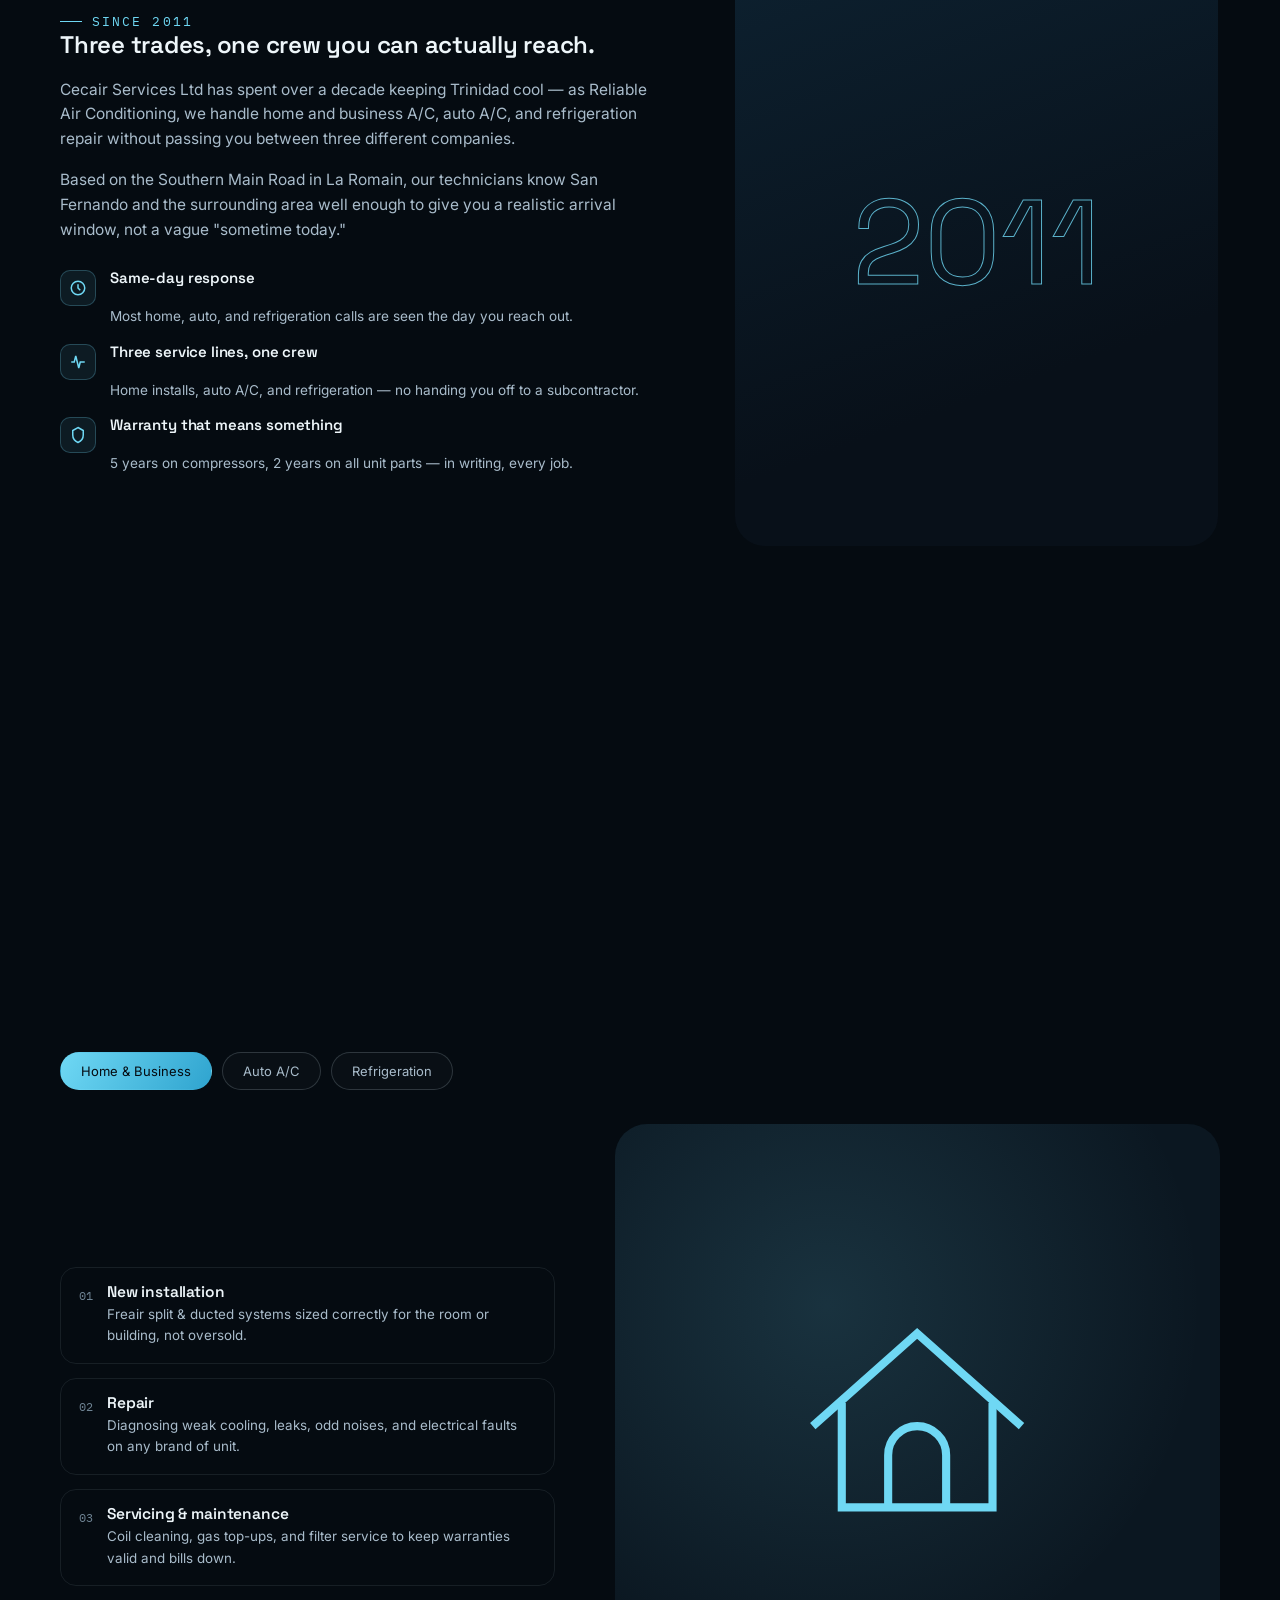
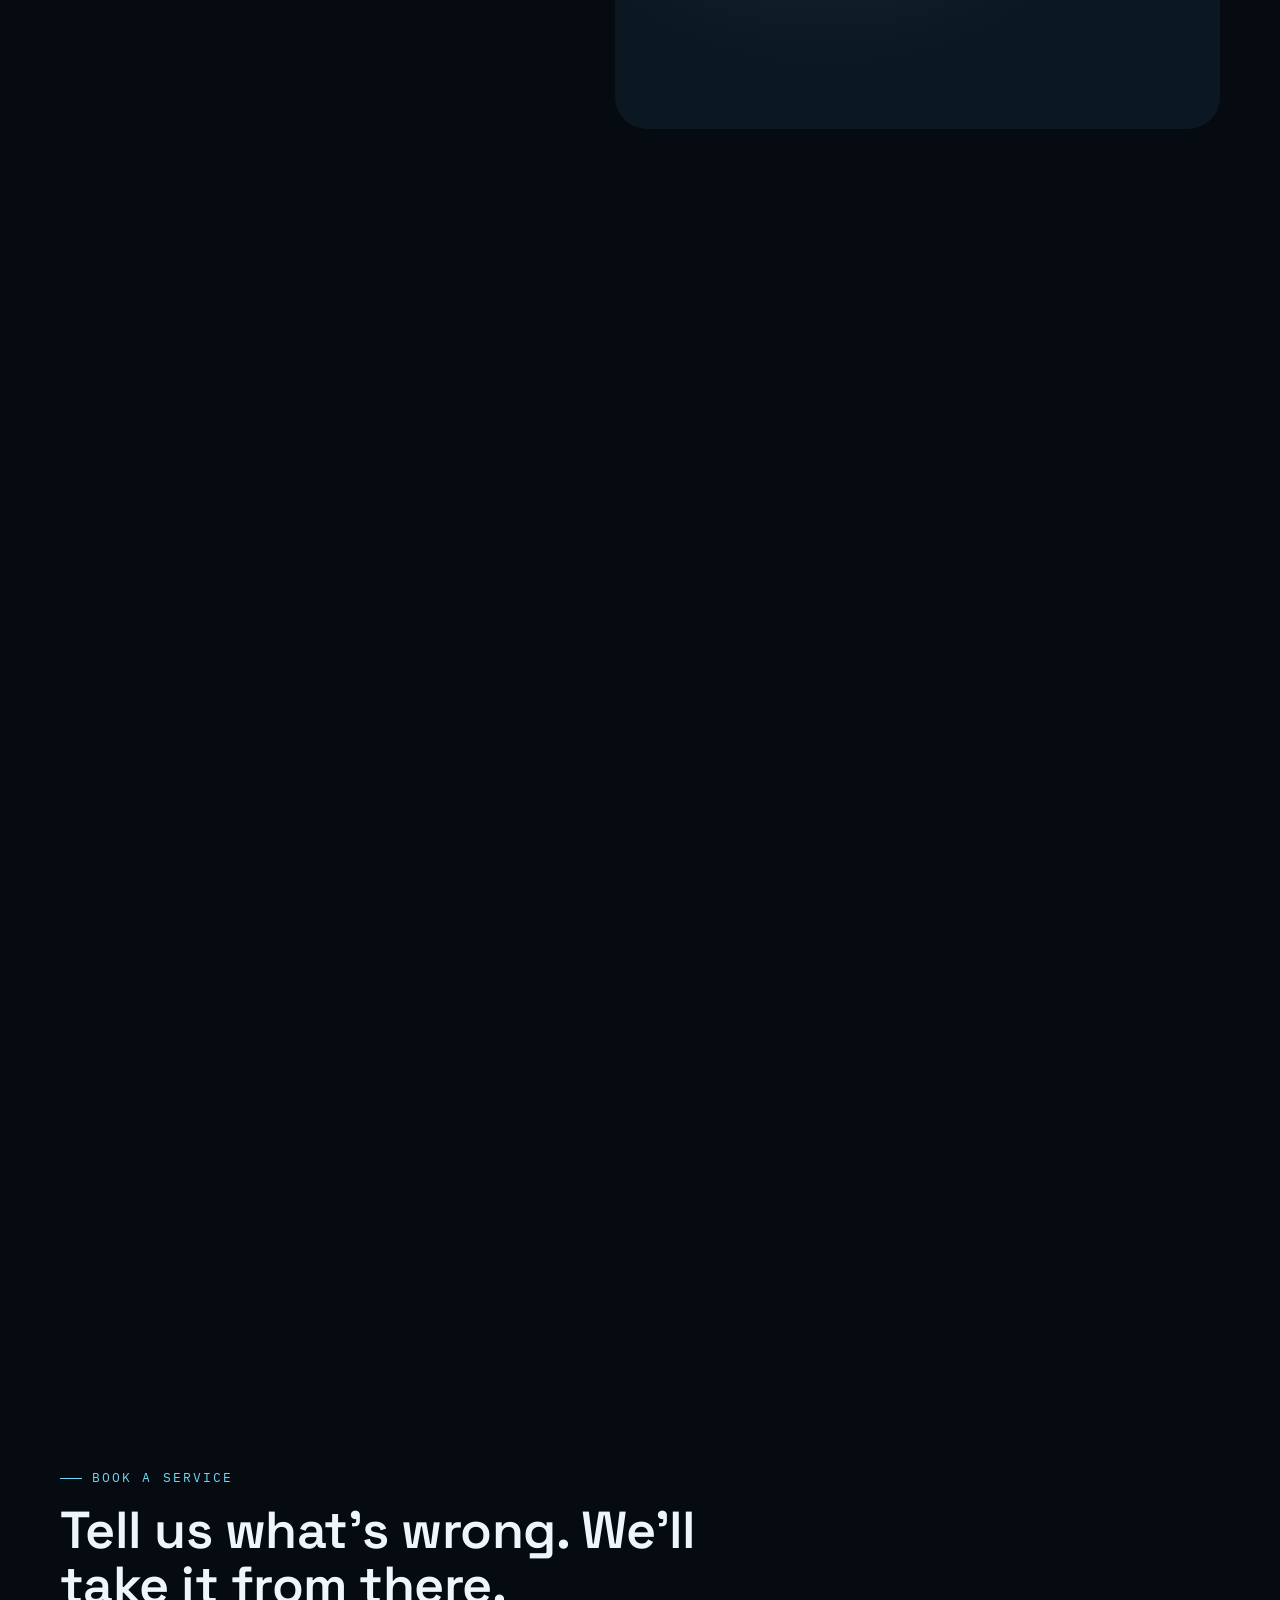
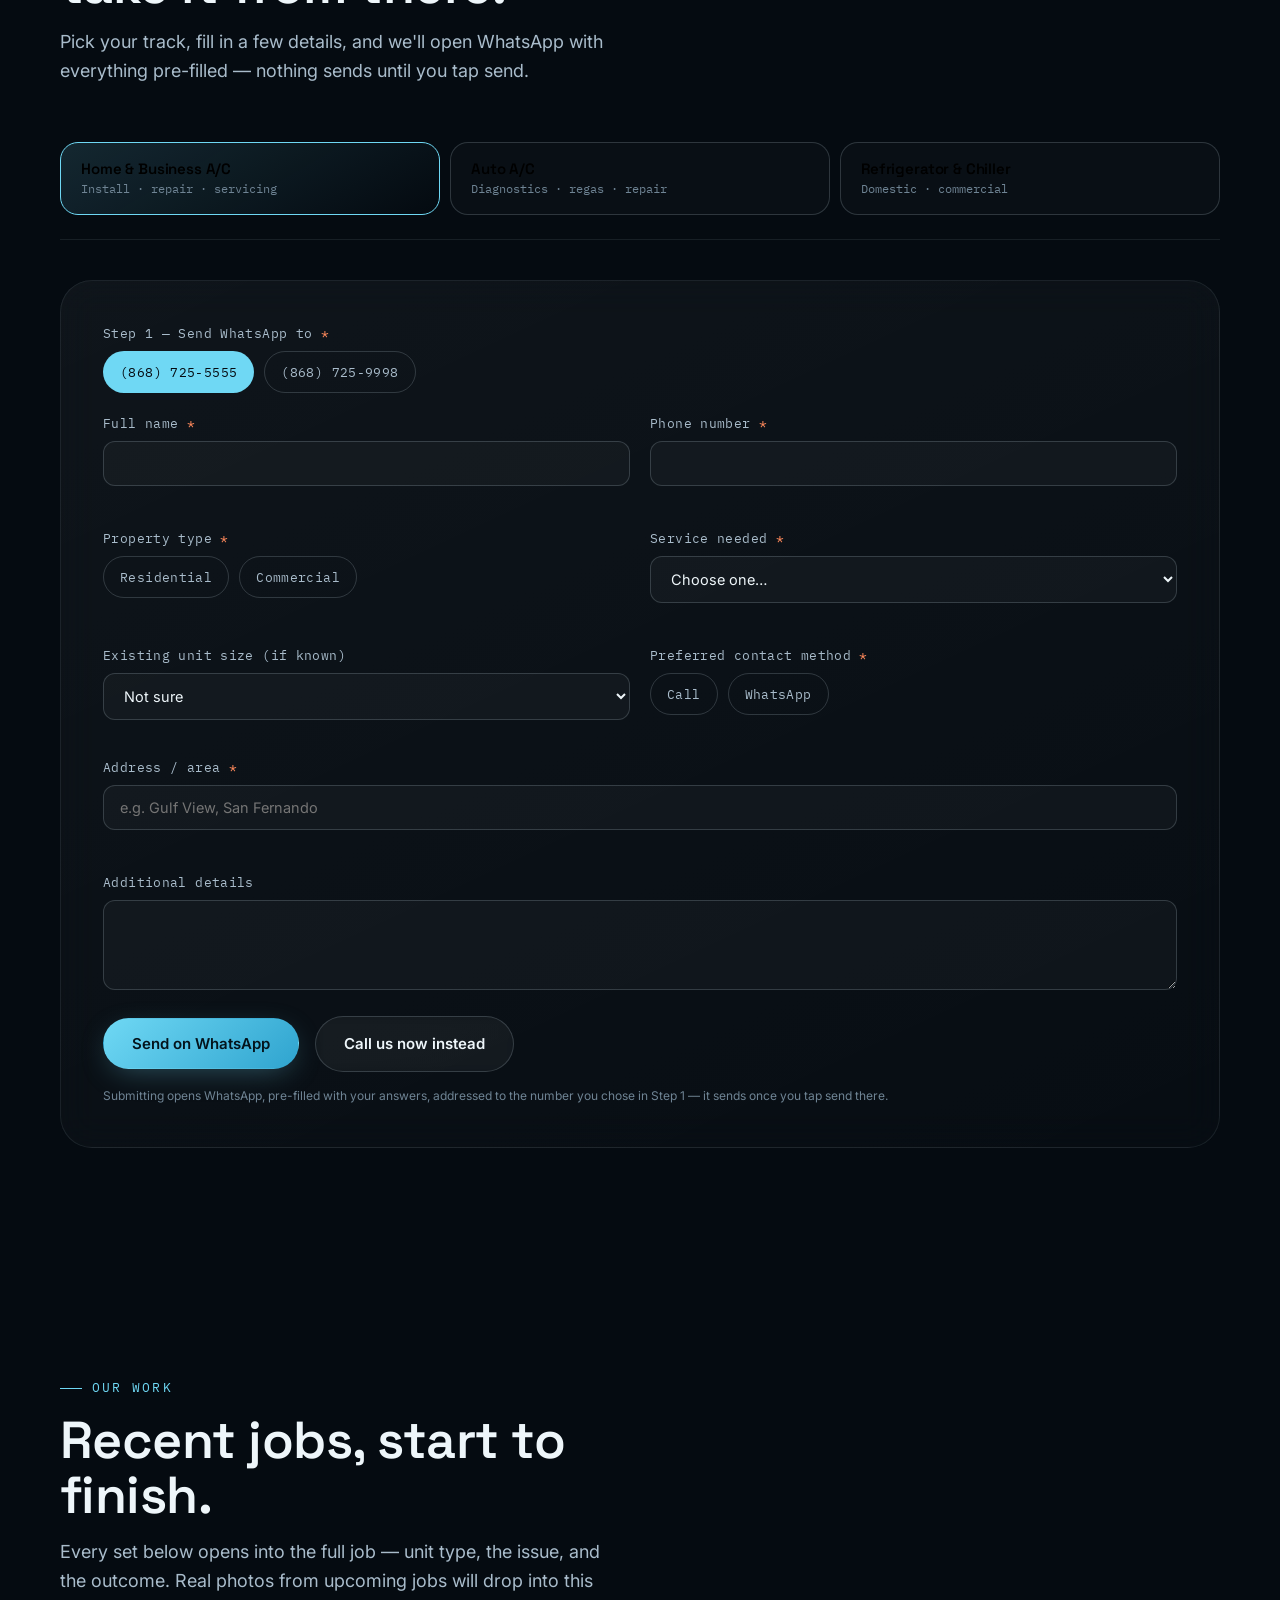
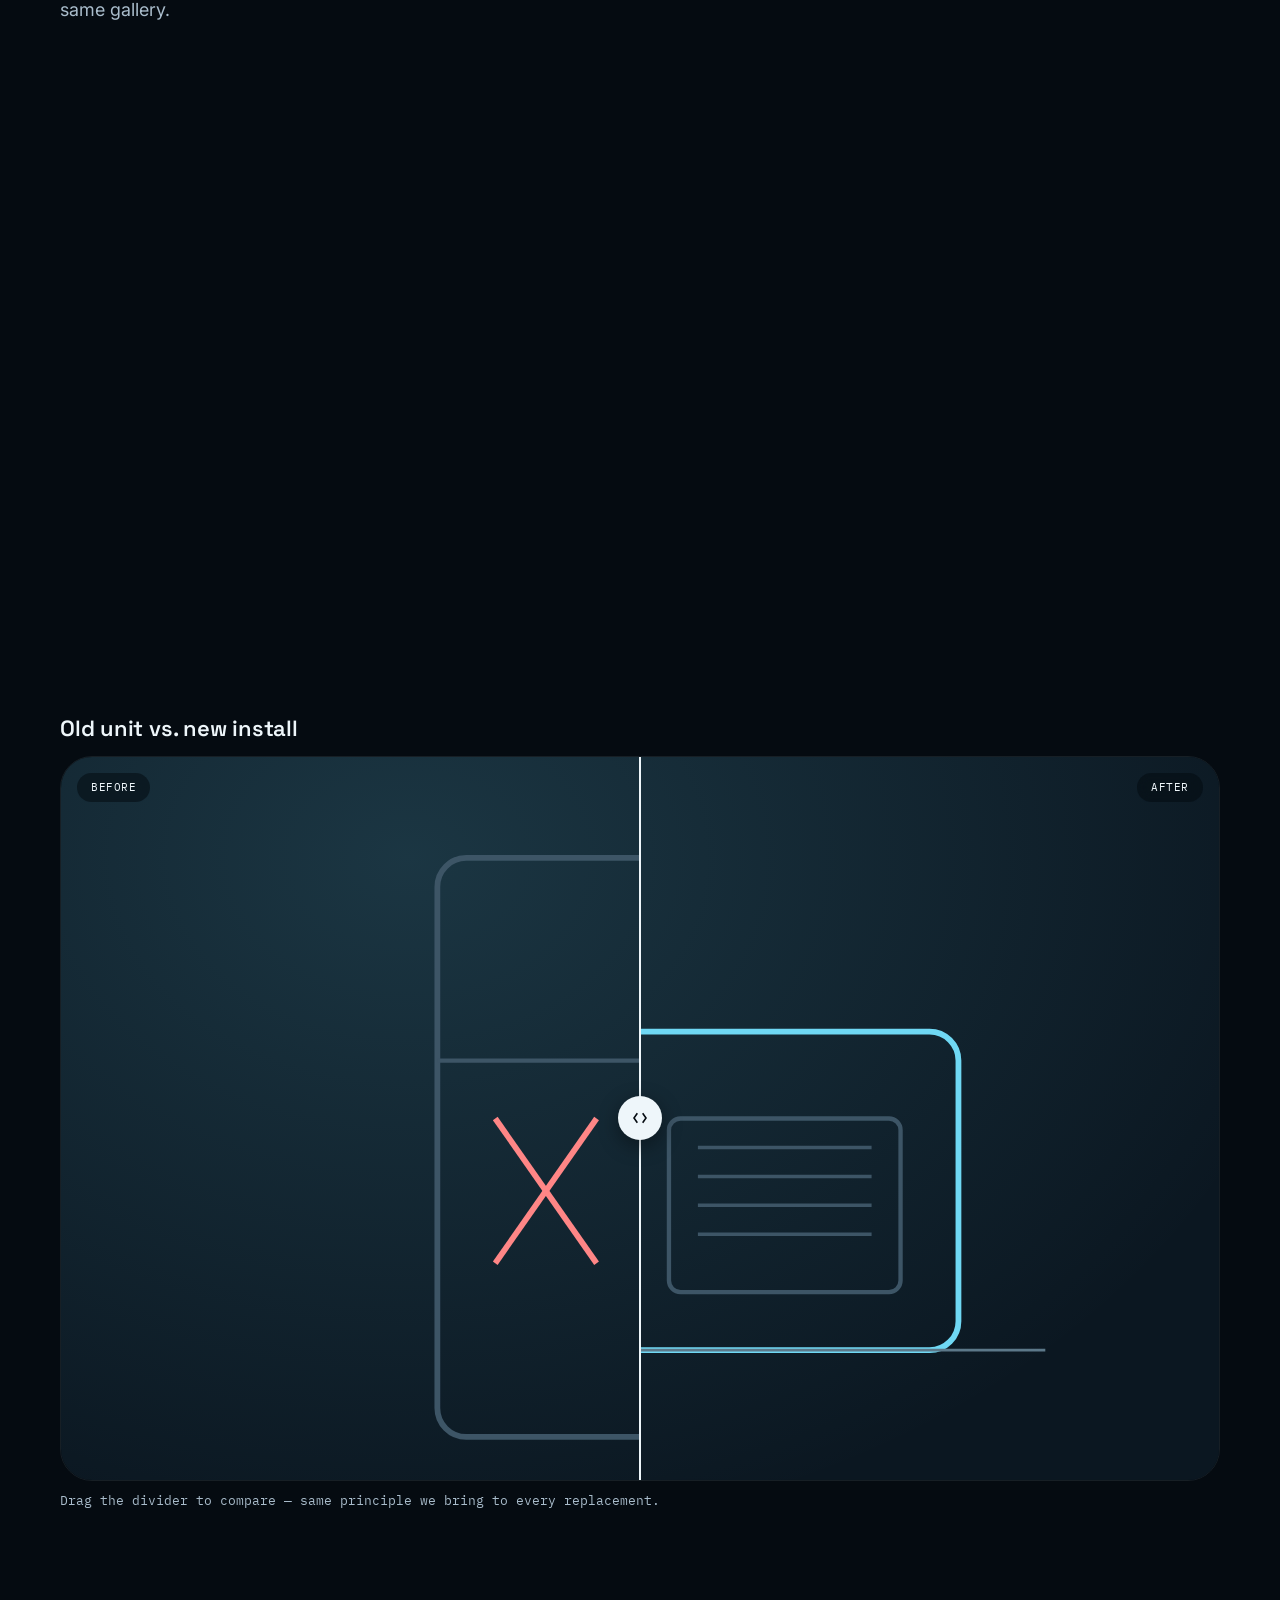
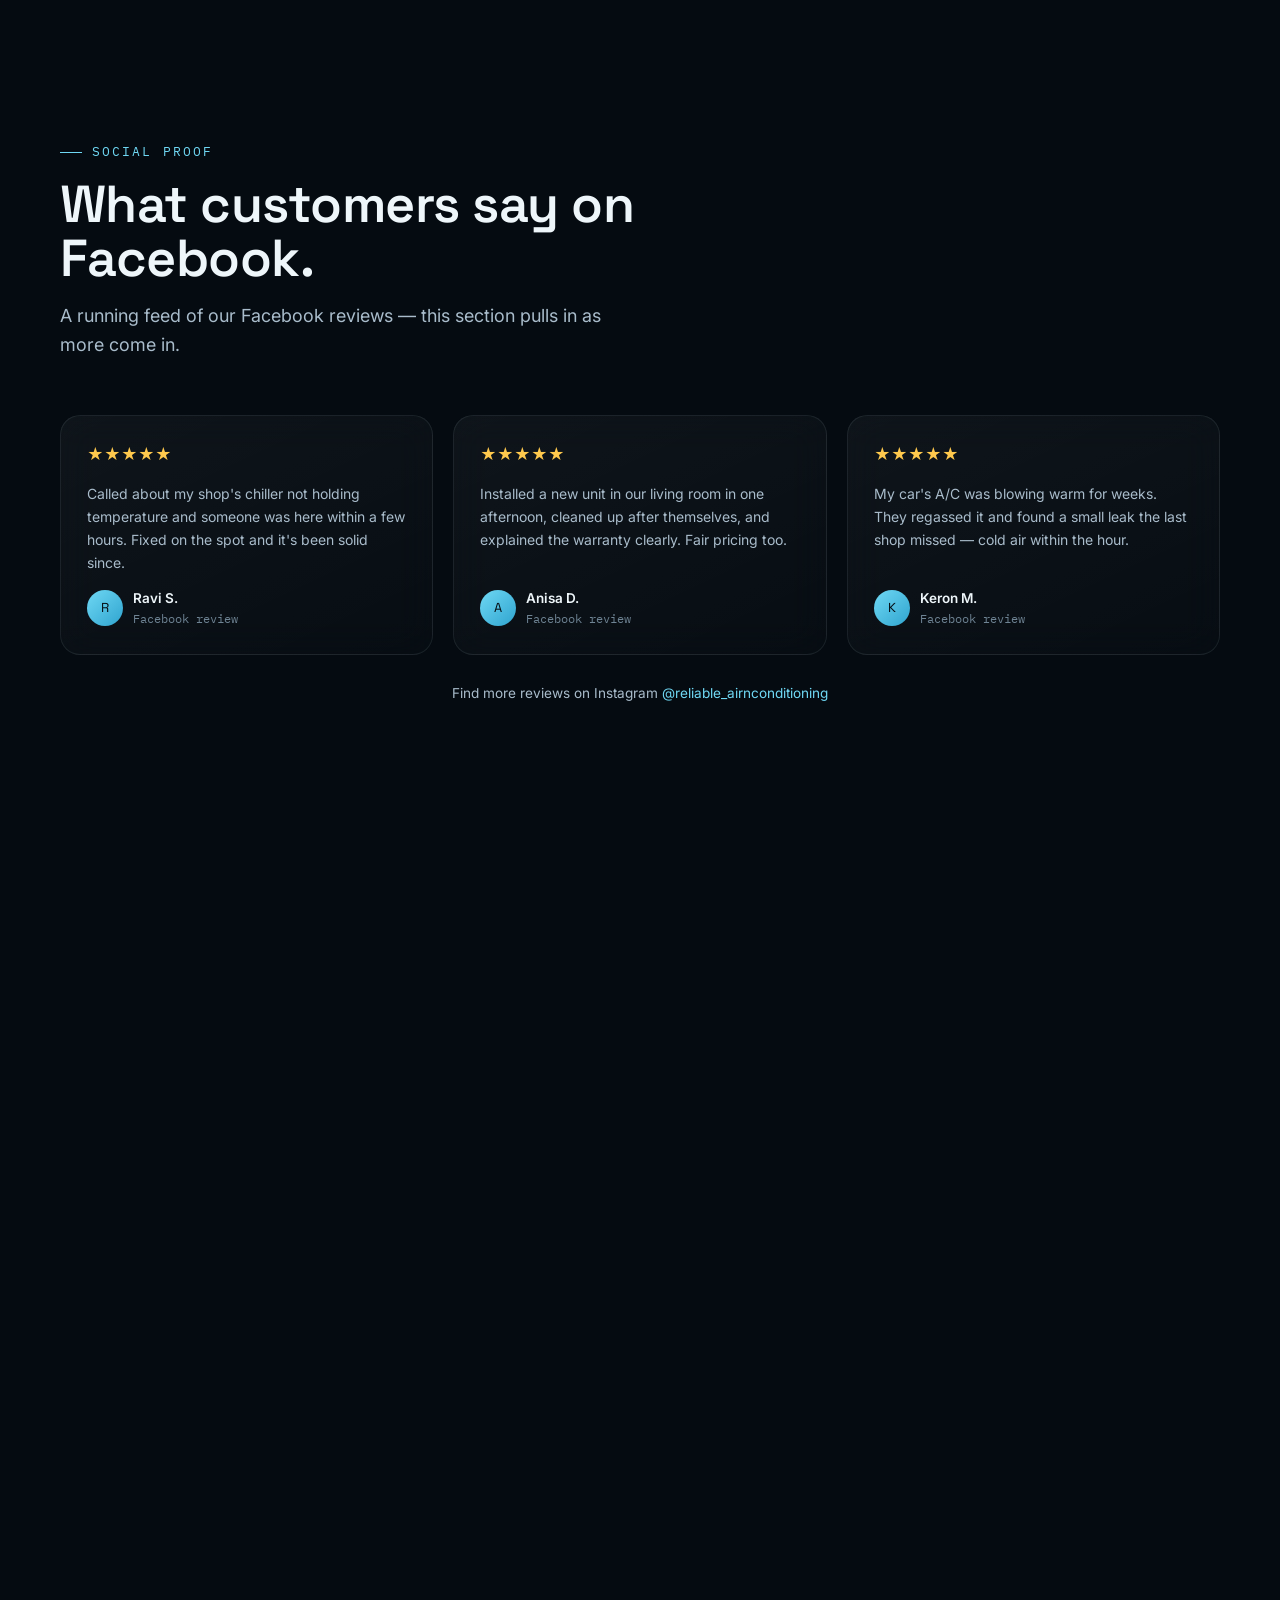
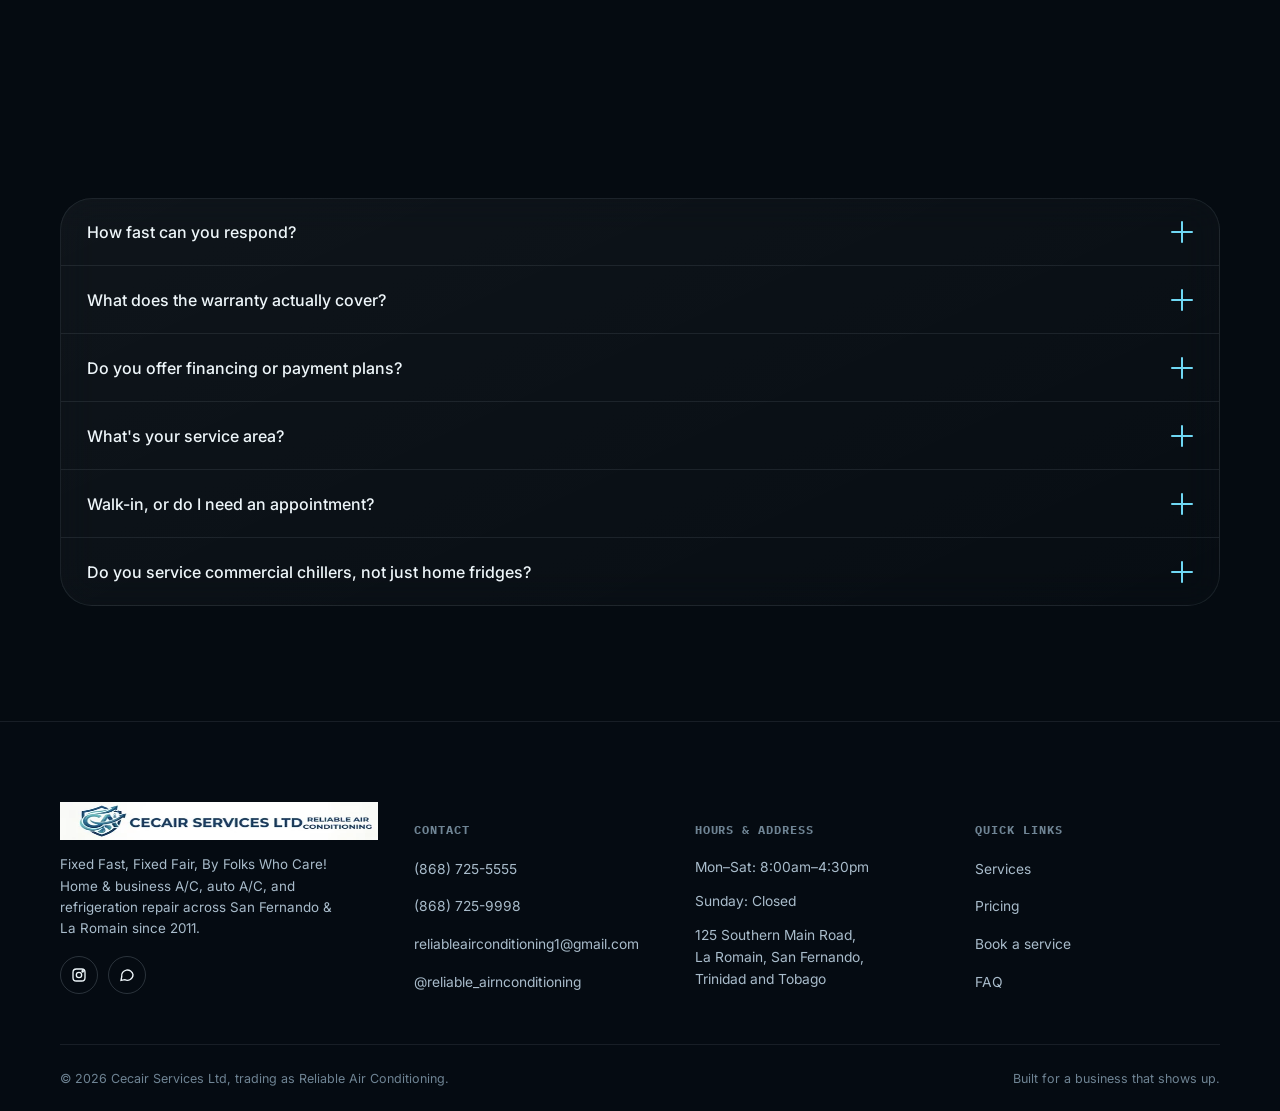
==== commit 752d2889: "Add files via upload" ====
--- a/index.html
+++ b/index.html
@@ -84,7 +84,7 @@
 <!-- ===================== Header ===================== -->
 <header class="site-header">
   <a href="#top" class="brand">
-    <img src="assets/logo_new.png" alt="Cecair Services Ltd — Reliable Air Conditioning logo" width="48" height="48" decoding="async" style="border-radius:10px">
+    <span class="logo-badge logo-badge--sm"><span class="logo-badge__bg"></span><img src="assets/logo_new.png" alt="Cecair Services Ltd — Reliable Air Conditioning logo" width="220" height="220" decoding="async"></span>
     <span class="brand-name">Reliable Air Conditioning<small>Cecair Services Ltd</small></span>
   </a>
   <nav class="main-nav">
--- a/style.css
+++ b/style.css
@@ -289,6 +289,9 @@
   position:fixed; top:0; left:0; right:0; z-index:500;
   display:flex; flex-direction:column;
 }
+/* Sections jumped to via anchor links (nav, #intake, etc.) must not duck under the fixed banner+header */
+html{ scroll-padding-top:var(--topbar-h, 130px); }
+section[id]{ scroll-margin-top:var(--topbar-h, 130px); }
 header.site-header{
   position:relative;
   padding:16px clamp(20px,5vw,40px);
@@ -347,6 +350,8 @@
   border-radius:50%;
   object-fit:contain;
 }
+/* Header logo asset is a full lockup (emblem + wordmark); crop to just the emblem in the small round badge */
+.logo-badge--sm img{ object-fit:cover; object-position:50% 20%; }
 .logo-badge__bg{
   position:absolute; inset:0;
   border-radius:50%;
@@ -914,7 +919,7 @@
   .container{ padding:0 18px; }
   header.site-header{ padding:12px 16px; gap:10px; }
   .brand{ gap:9px; }
-  .brand img{ height:28px; }
+  .logo-badge--sm{ width:32px; height:32px; }
   .brand-name{ font-size:13px; }
   .brand-name small{ font-size:8.5px; }
   .header-cta{ gap:8px; }
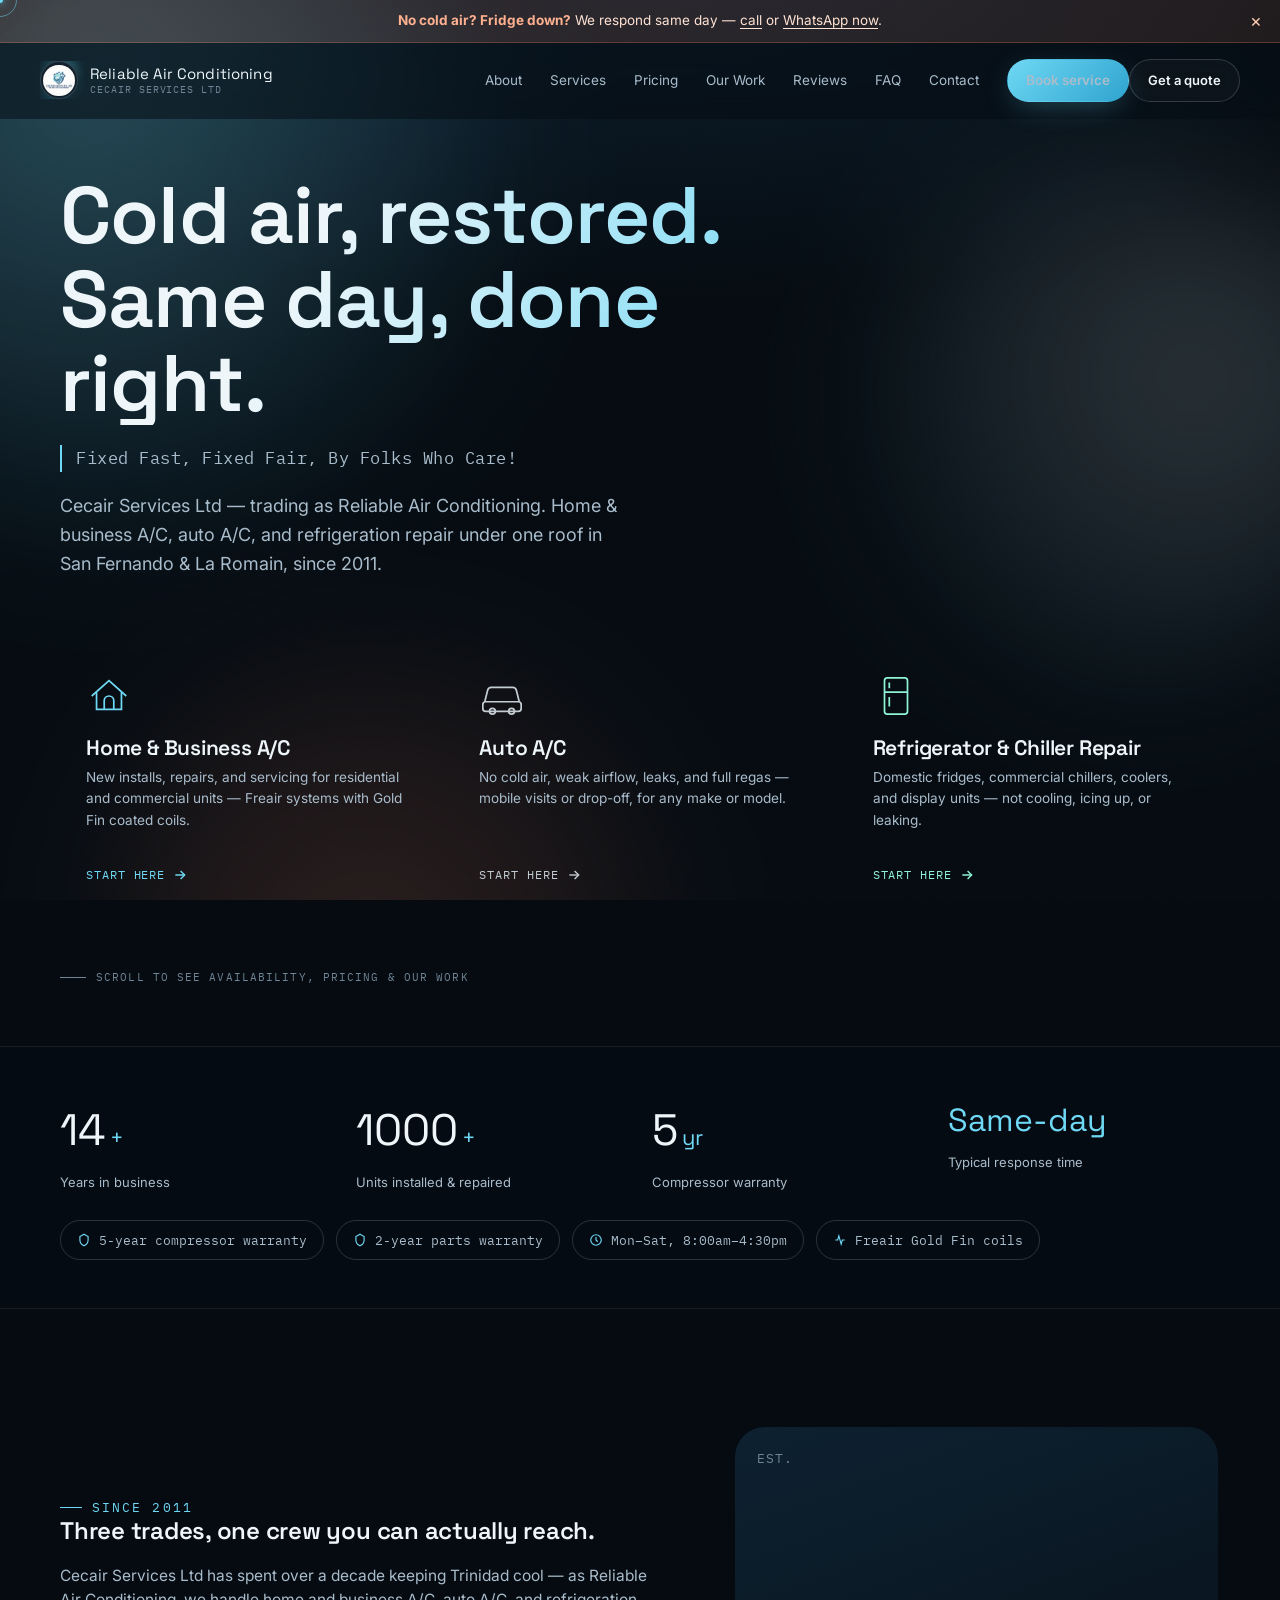
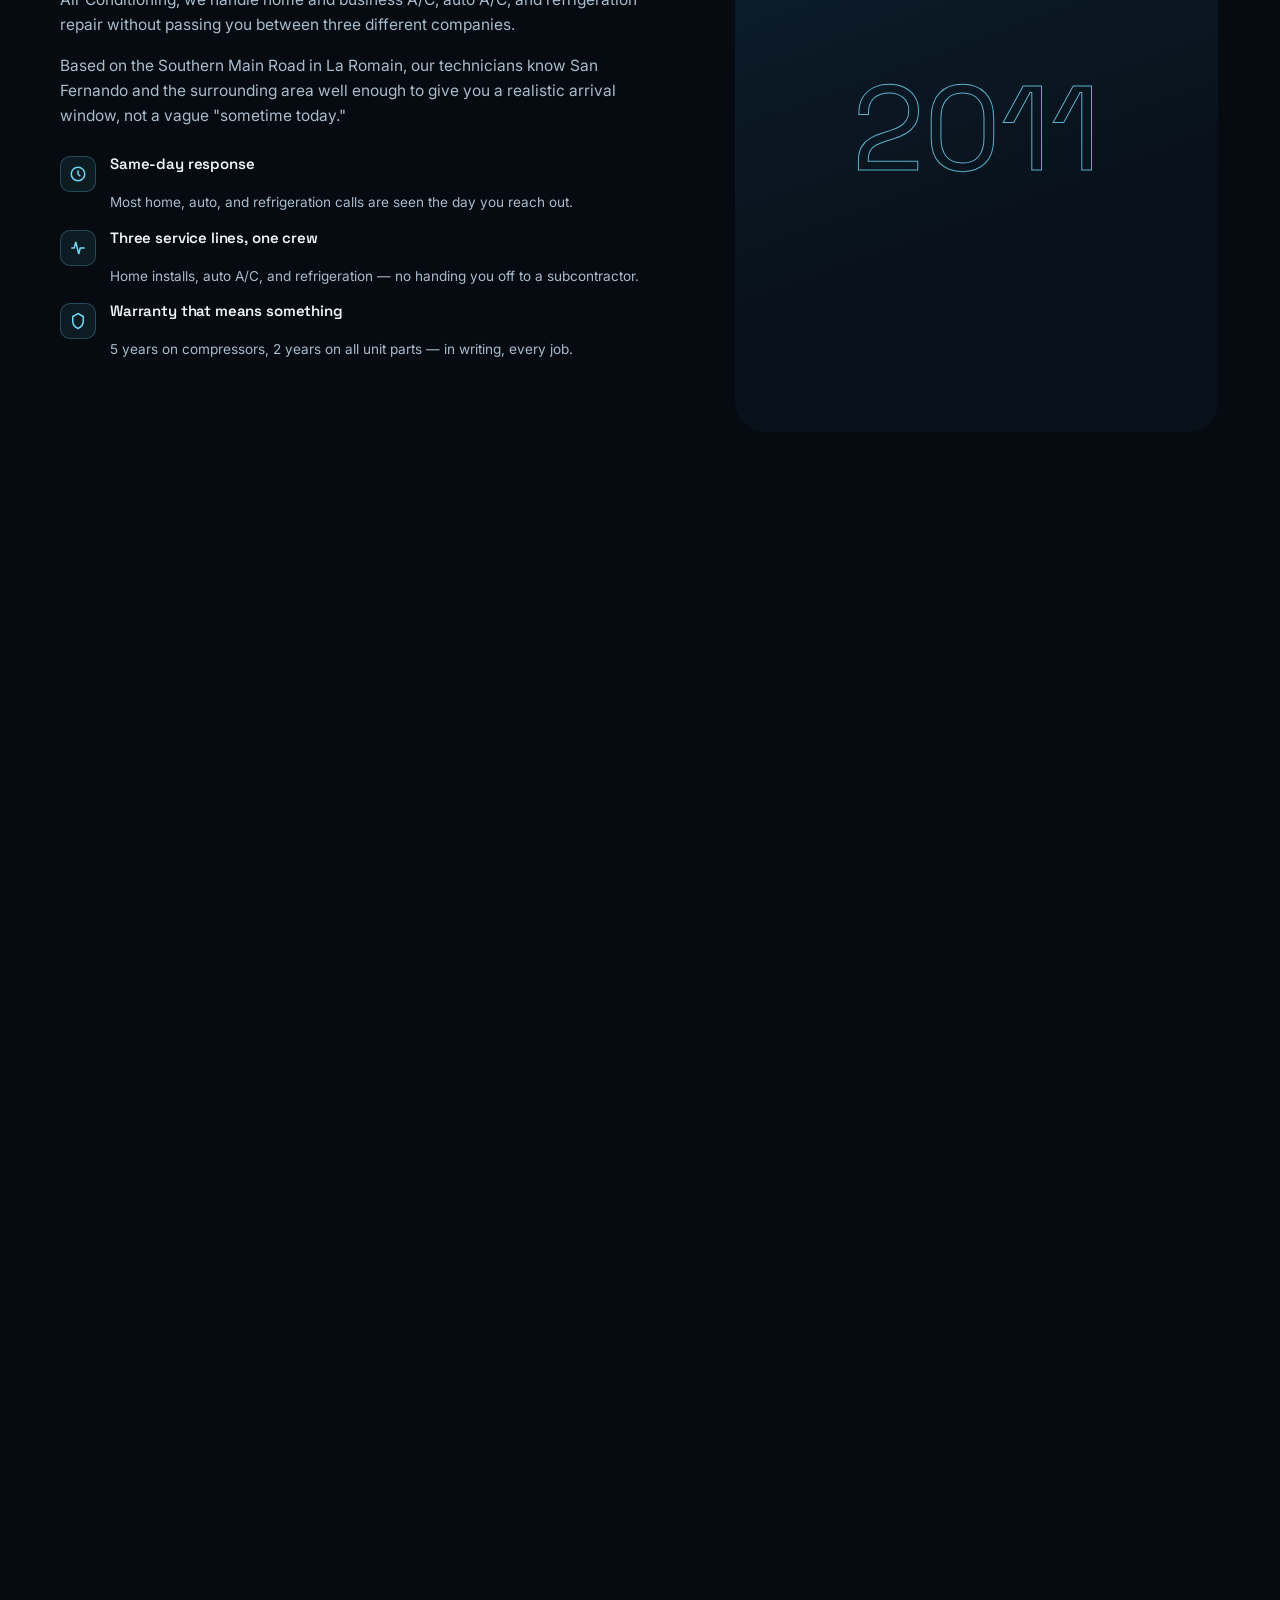
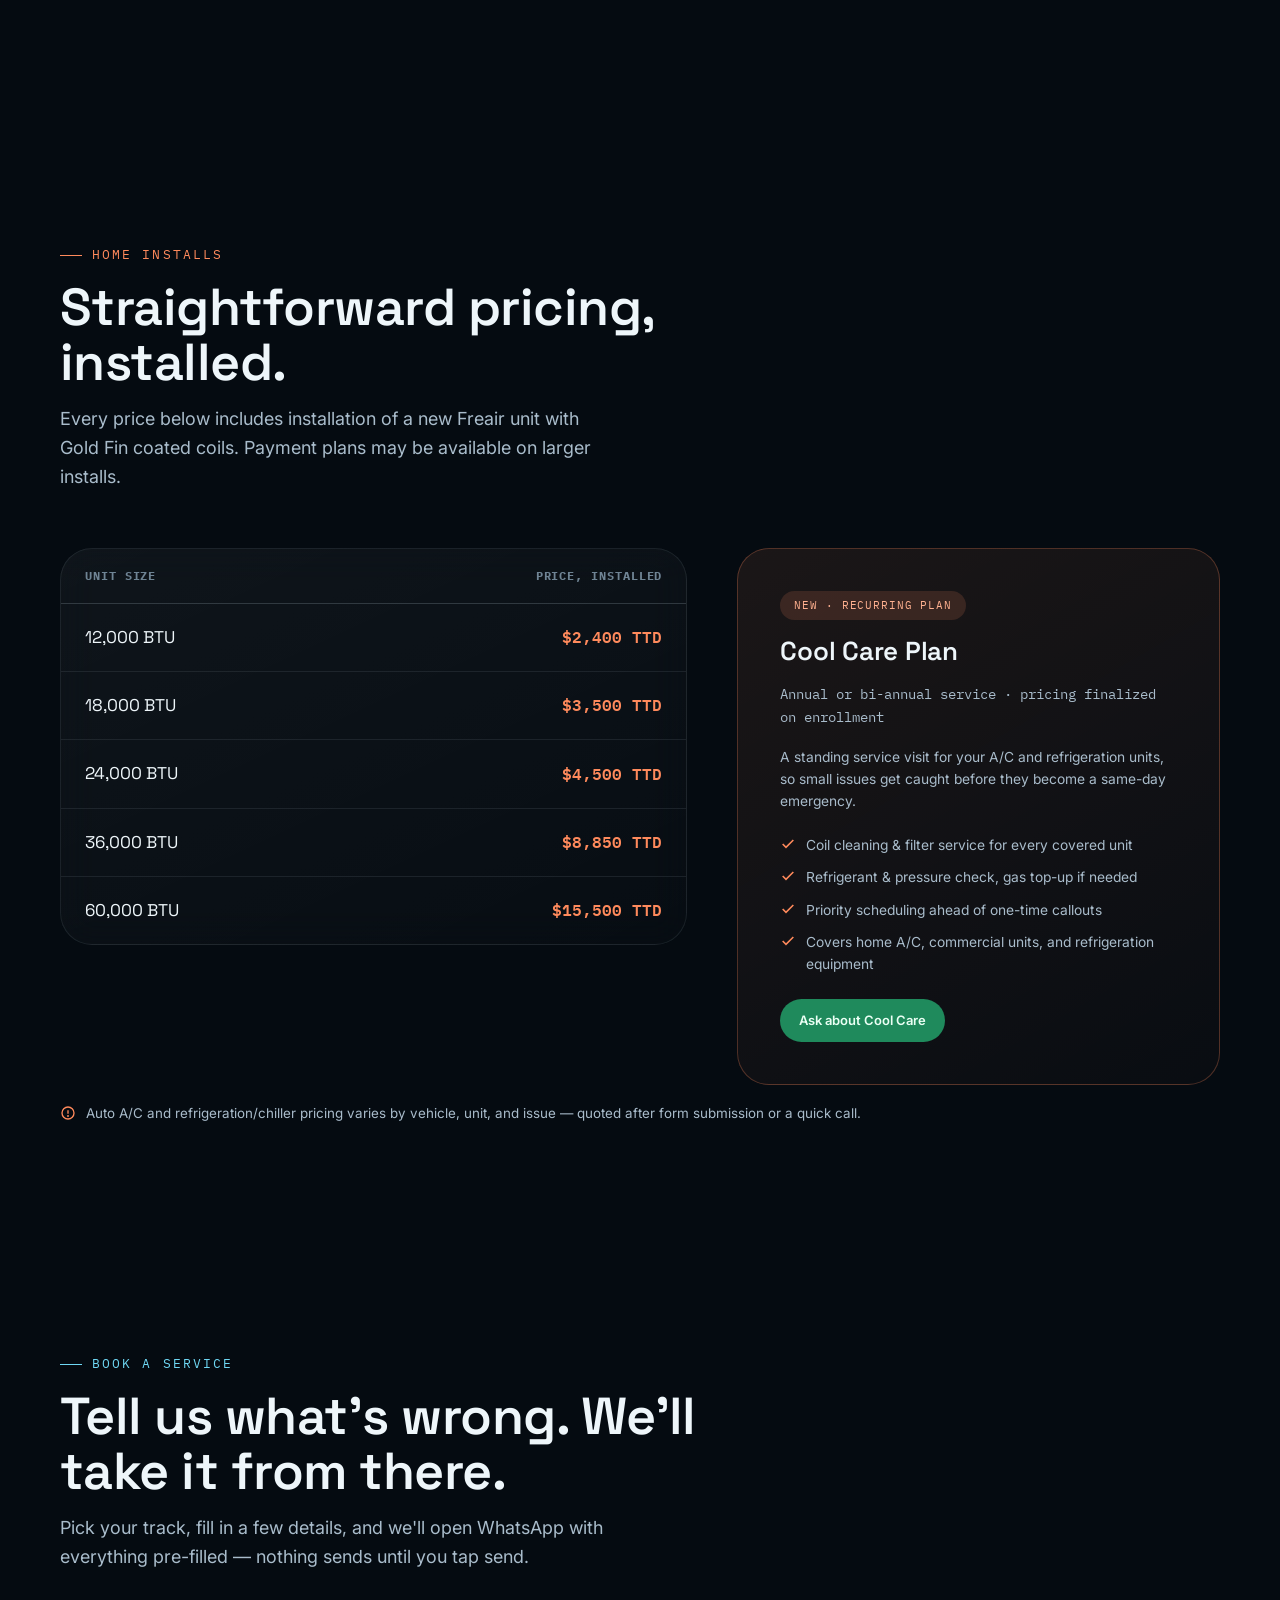
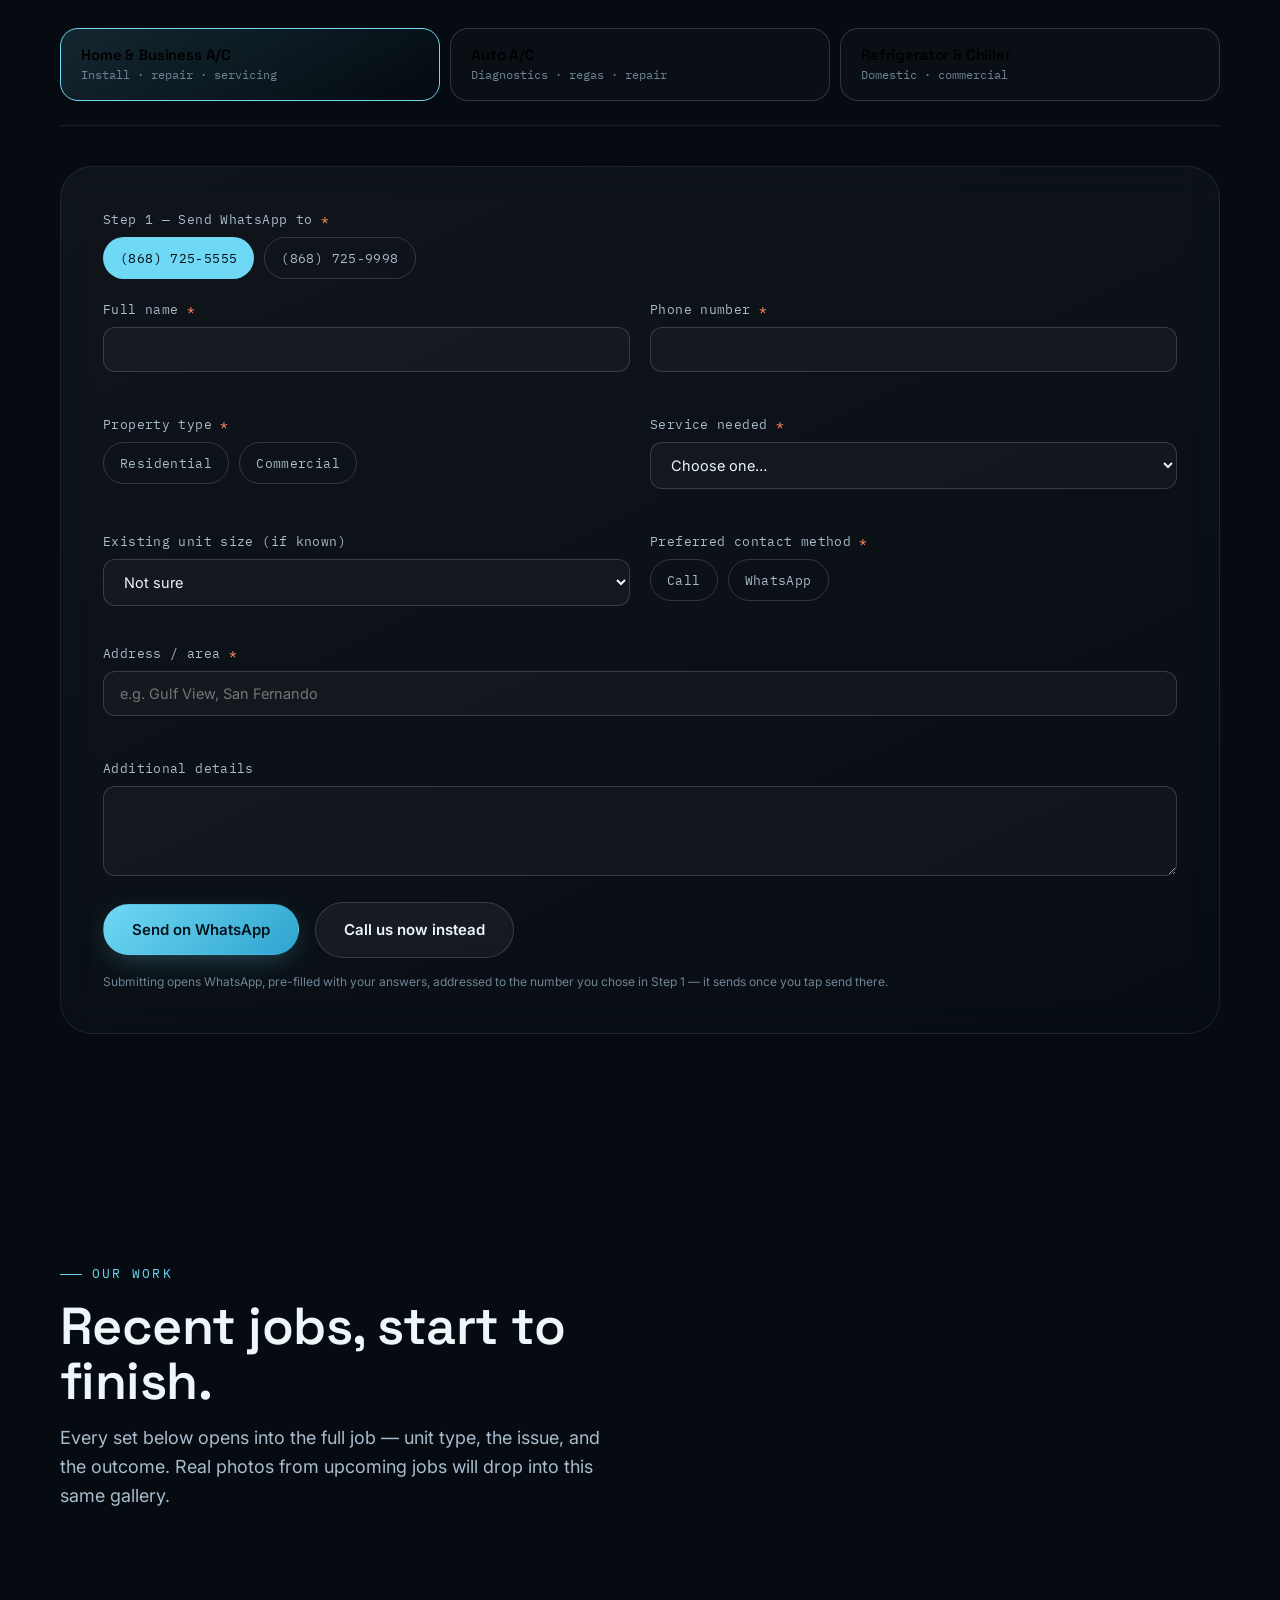
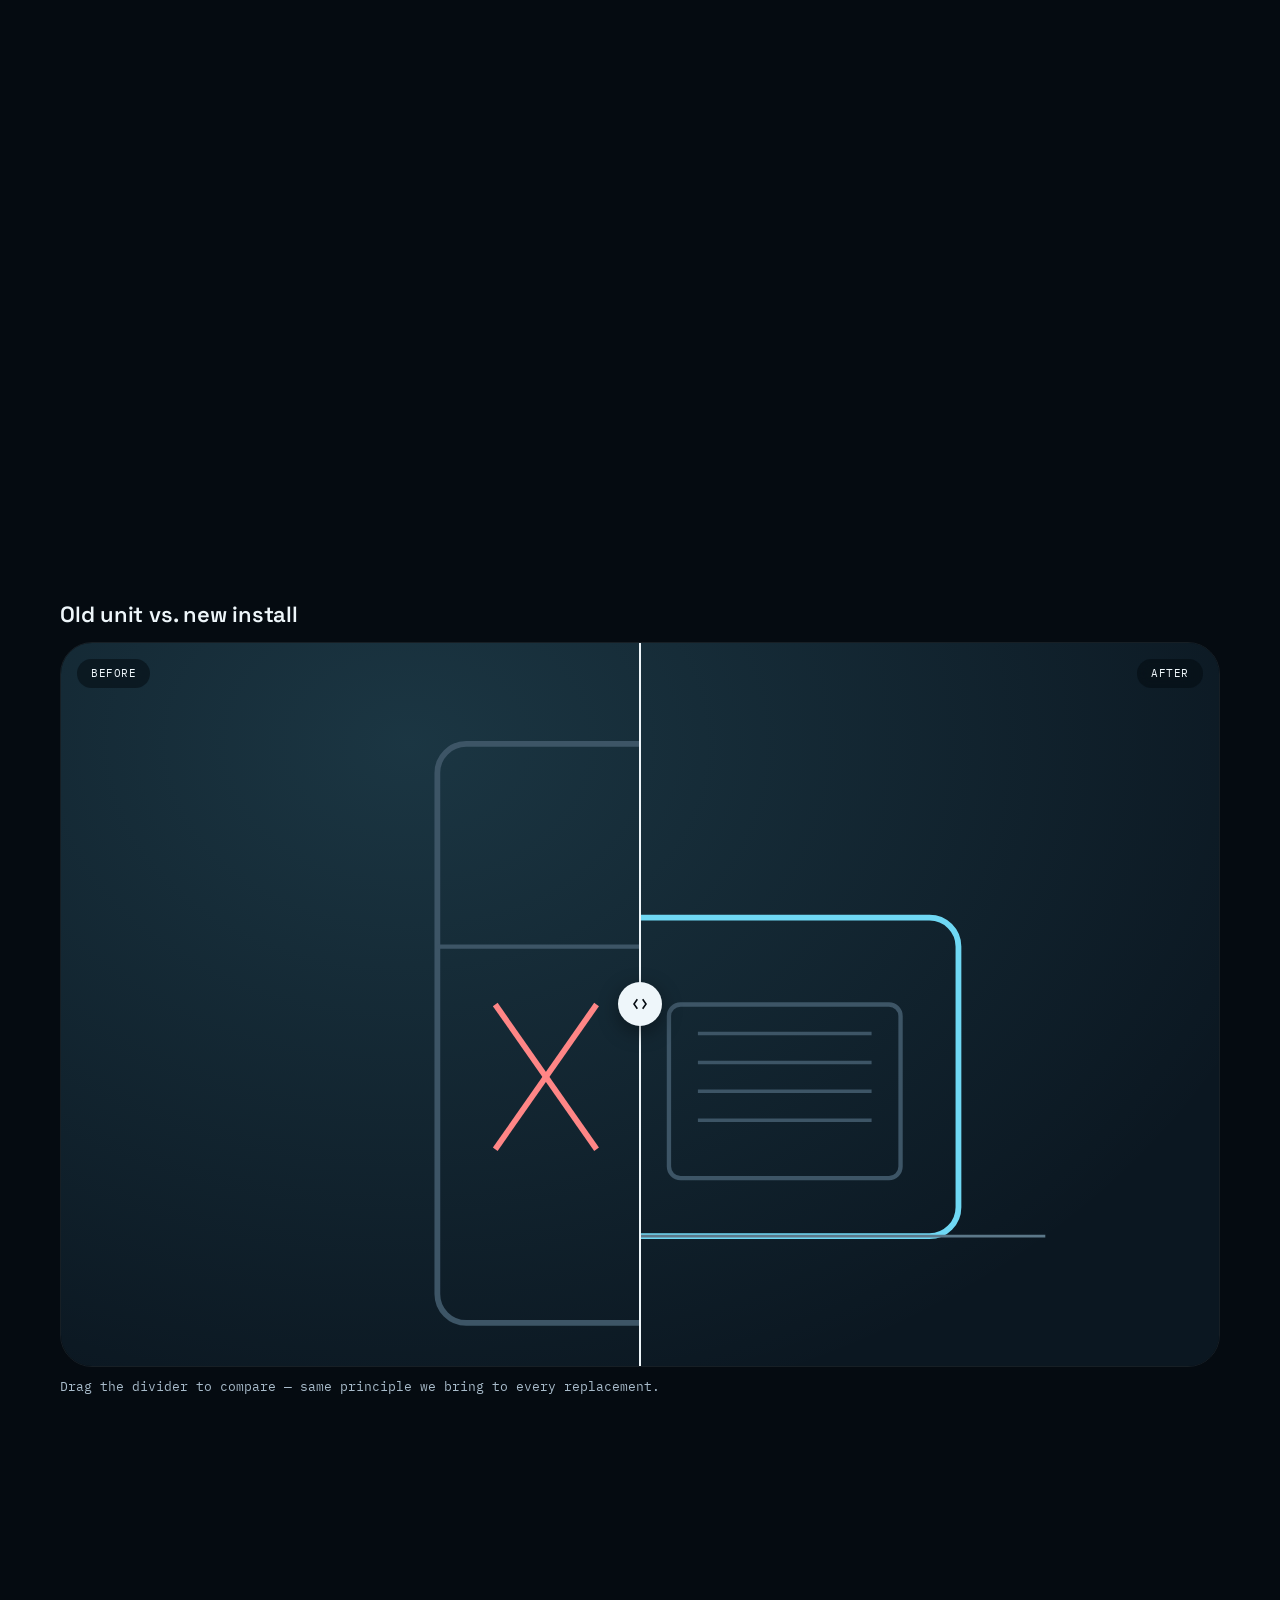
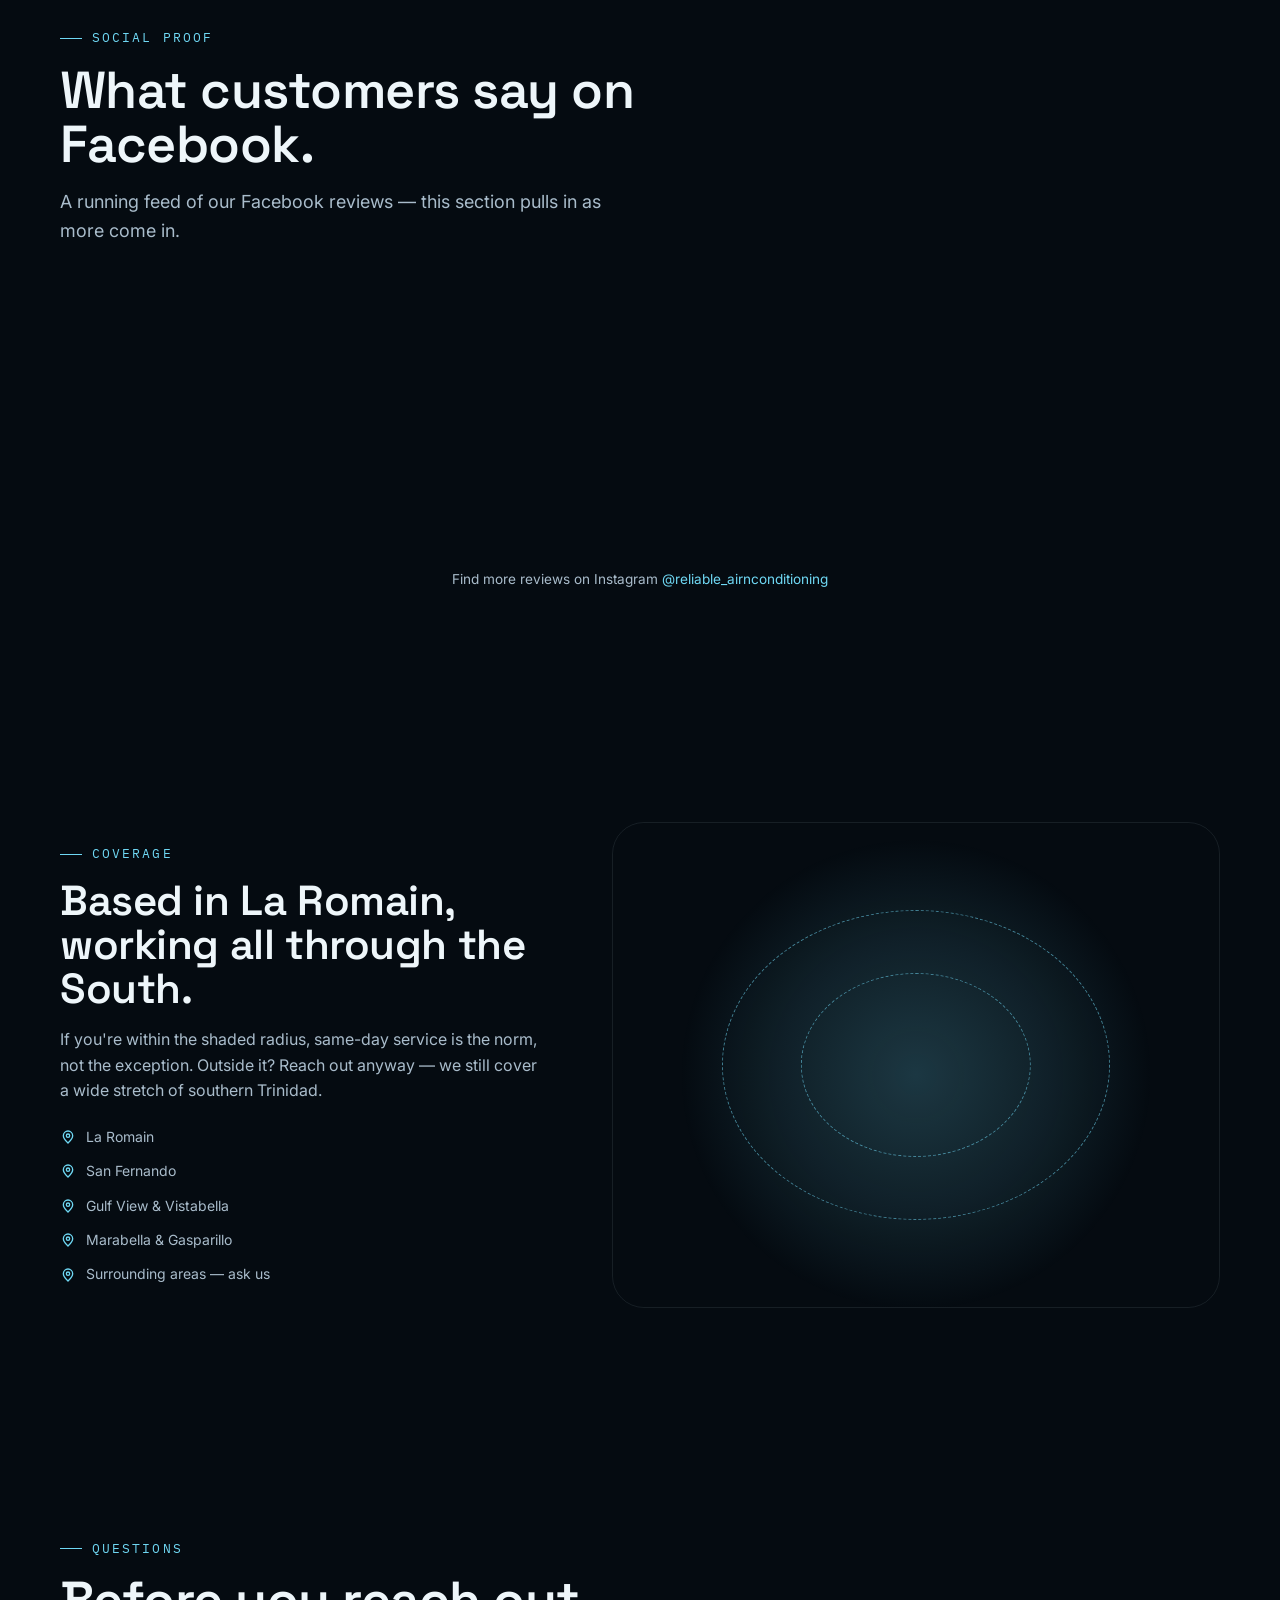
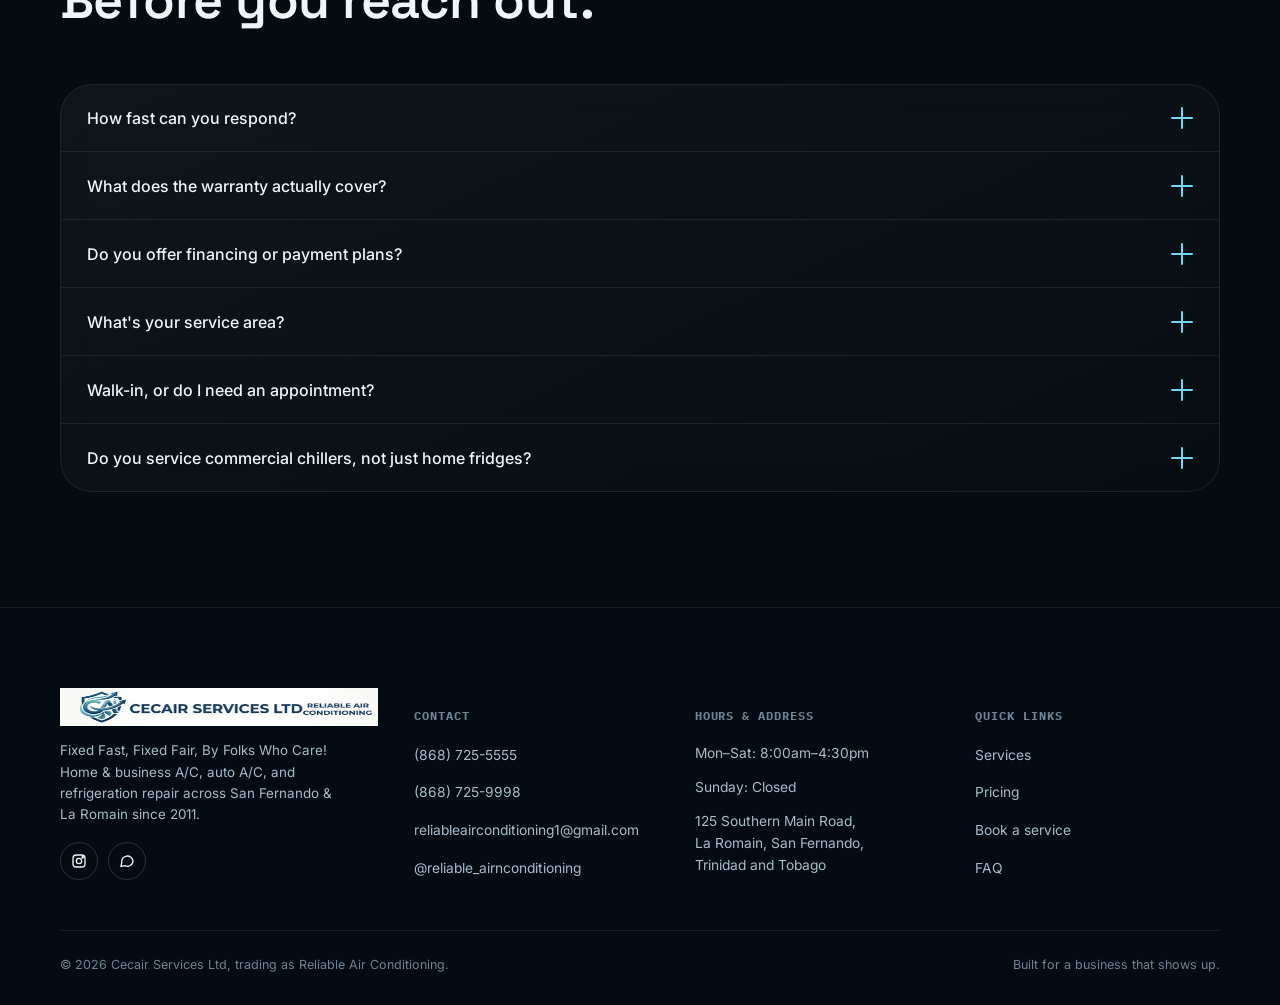
==== commit 9a91ad67: "Add files via upload" ====
--- a/index.html
+++ b/index.html
@@ -111,7 +111,6 @@
   <!-- ===================== Hero + service fork ===================== -->
   <section class="hero container">
     <div class="hero-top">
-      <span class="logo-badge logo-badge--lg"><span class="logo-badge__bg"></span><picture><source srcset="assets/logo_icon_opt.webp" type="image/webp"><img class="hero-logo" src="assets/logo_icon_opt.png" alt="" width="220" height="220" decoding="async"></picture></span>
       <h1>Cold air, restored.<br>Same day, done right.</h1>
       <p class="tagline">Fixed Fast, Fixed Fair, By Folks Who Care!</p>
       <p class="hero-sub">Cecair Services Ltd — trading as Reliable Air Conditioning. Home &amp; business A/C, auto A/C, and refrigeration repair under one roof in San Fernando &amp; La Romain, since 2011.</p>
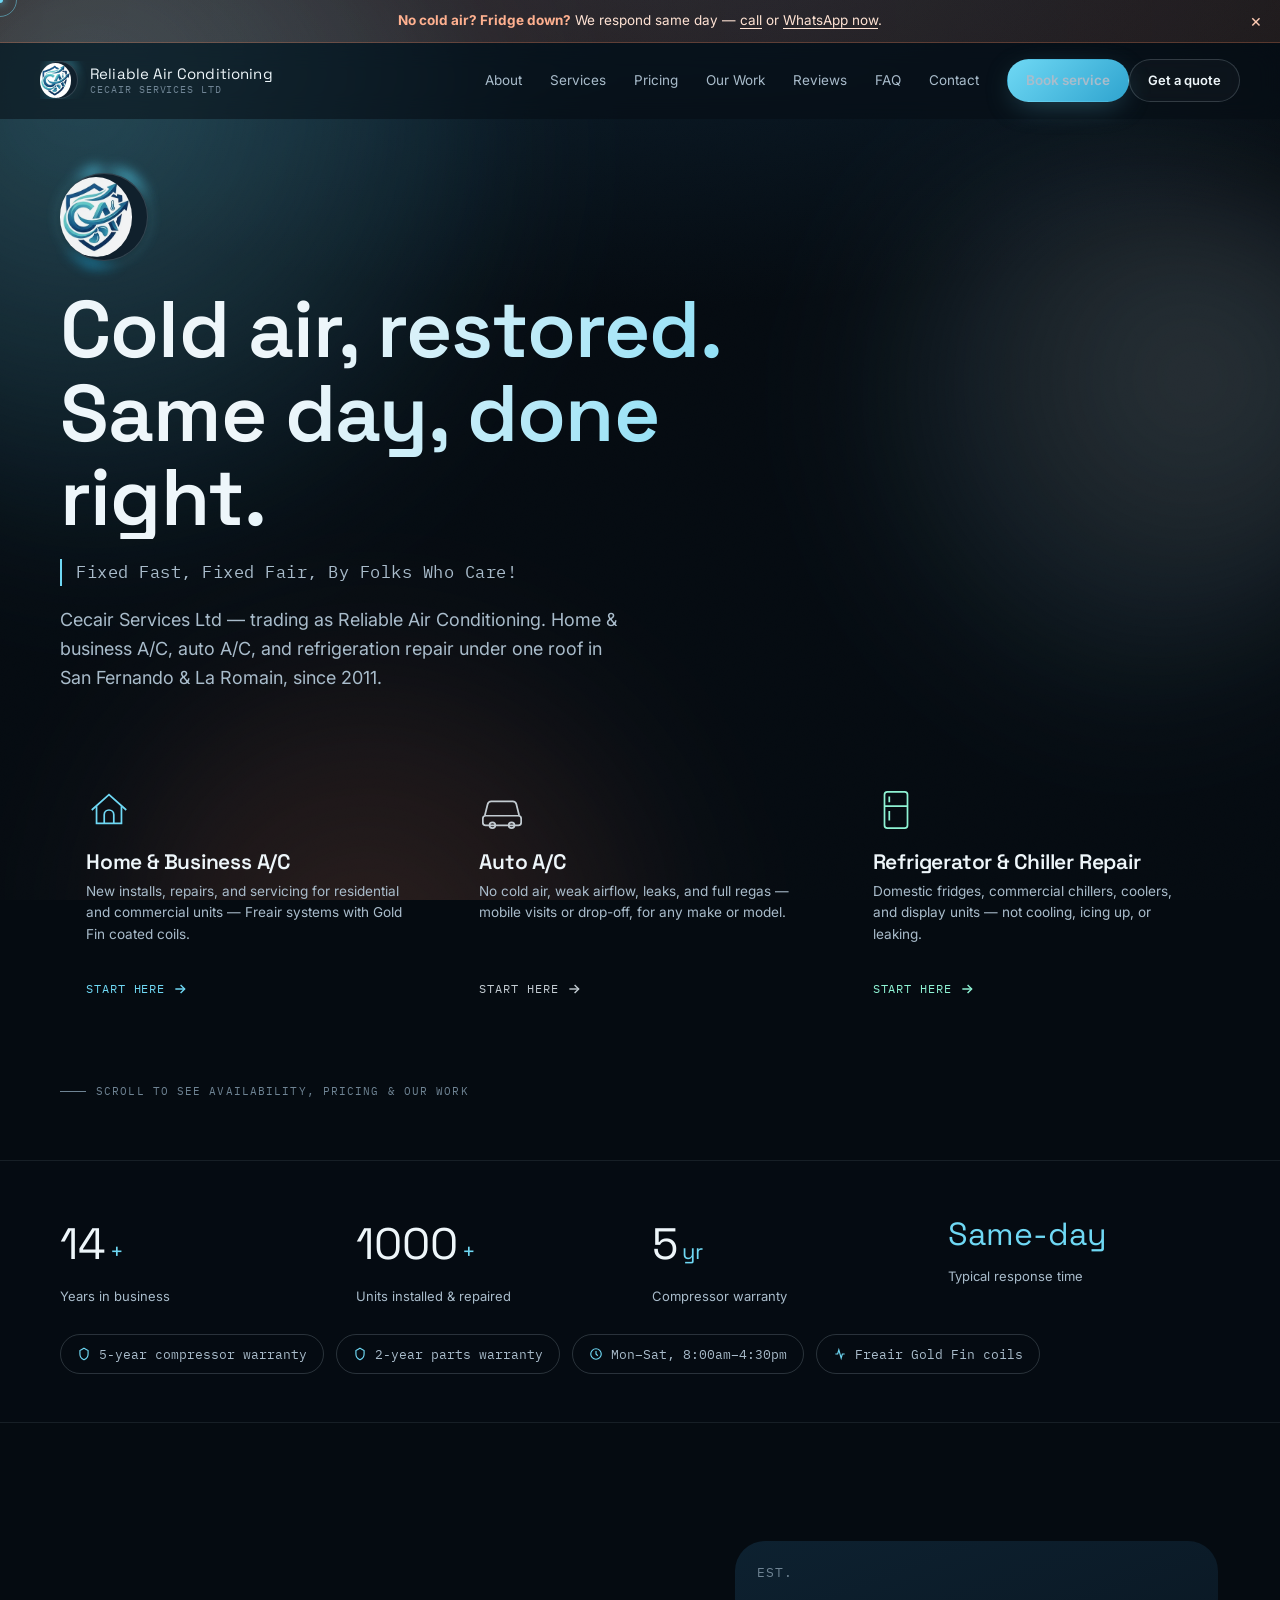
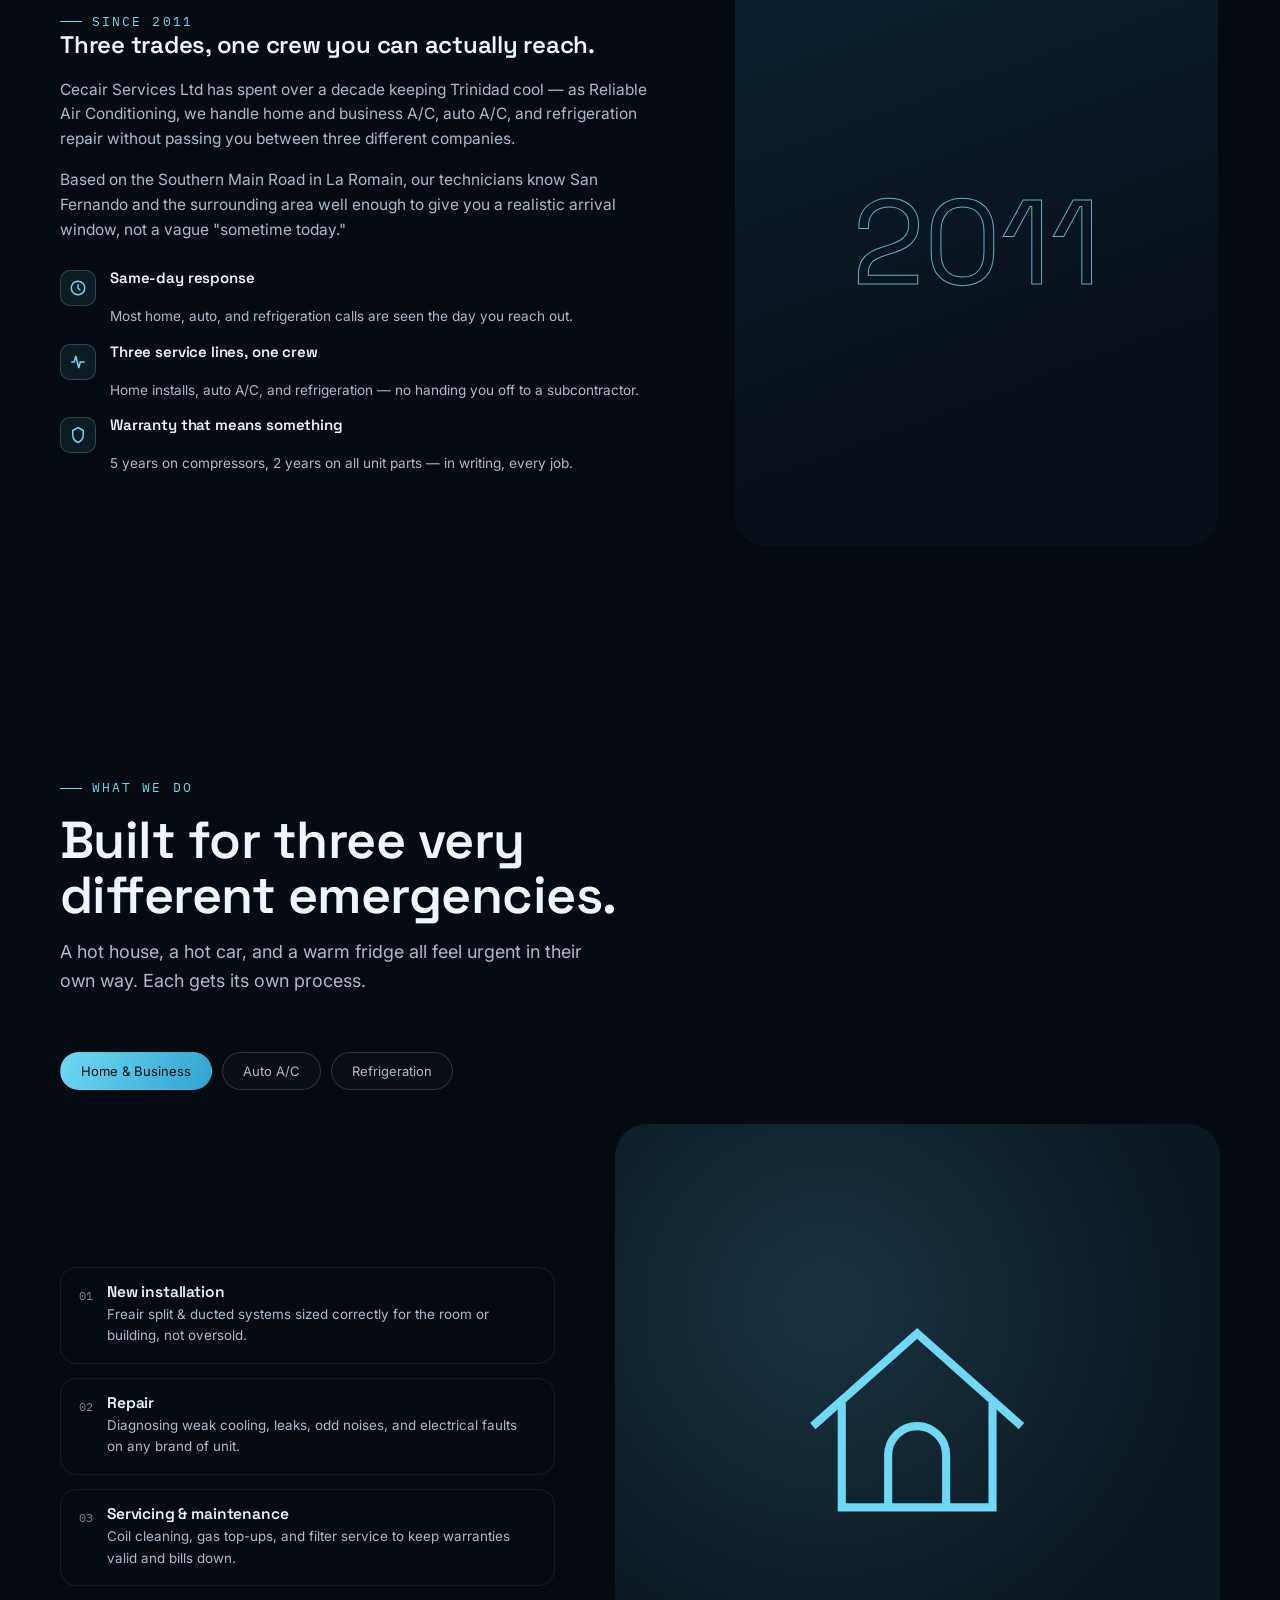
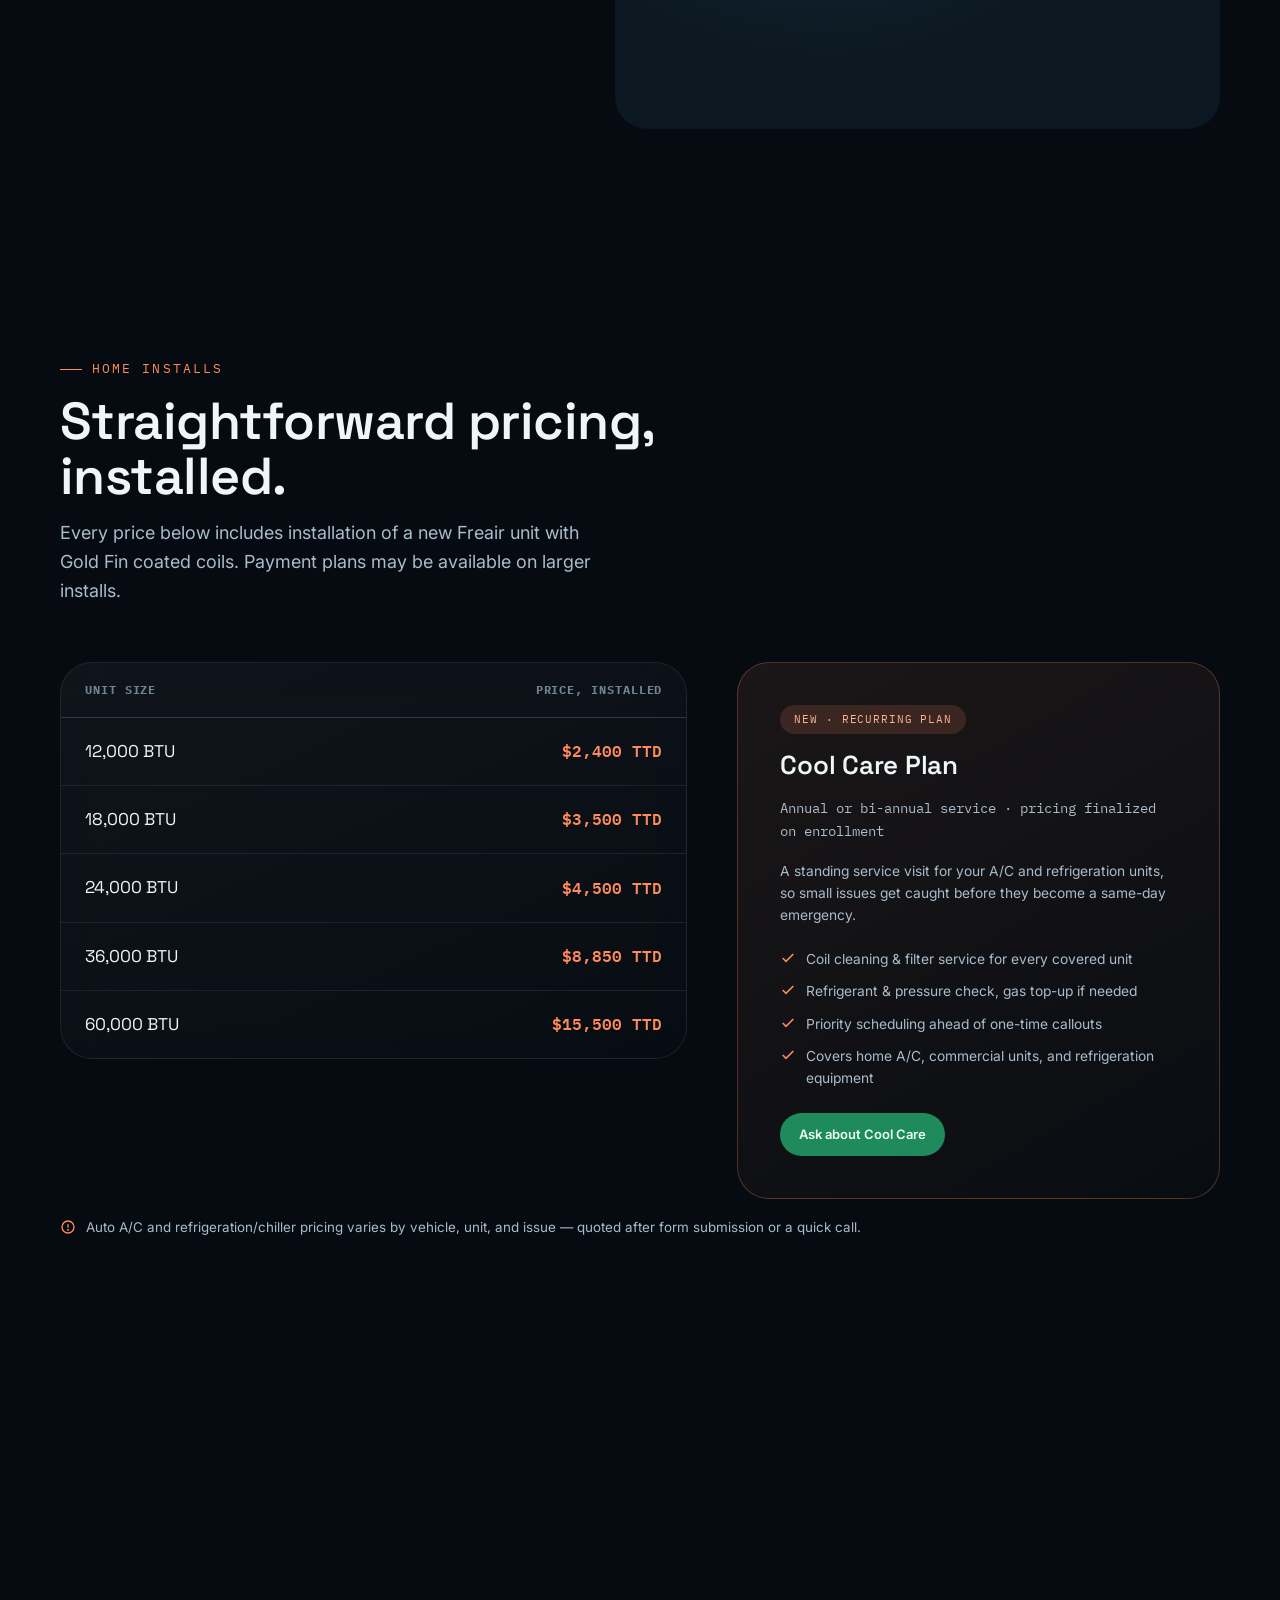
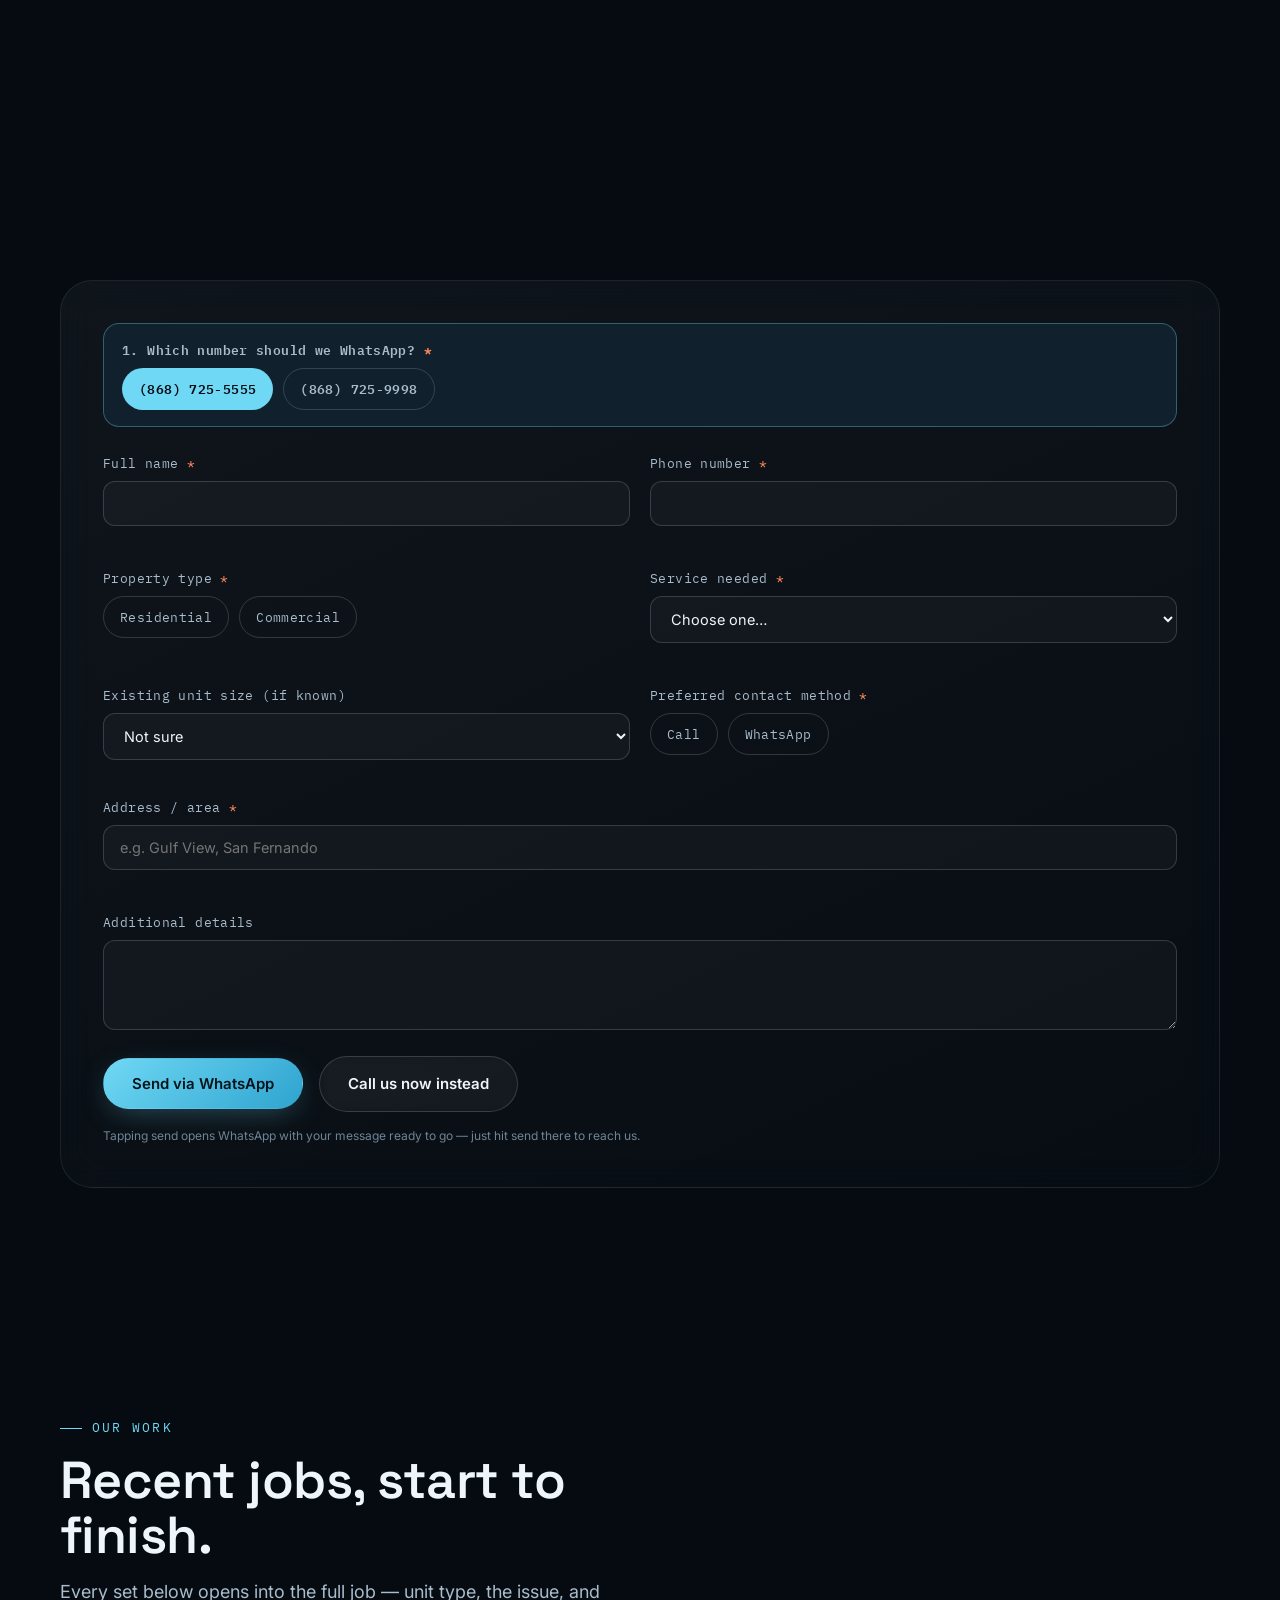
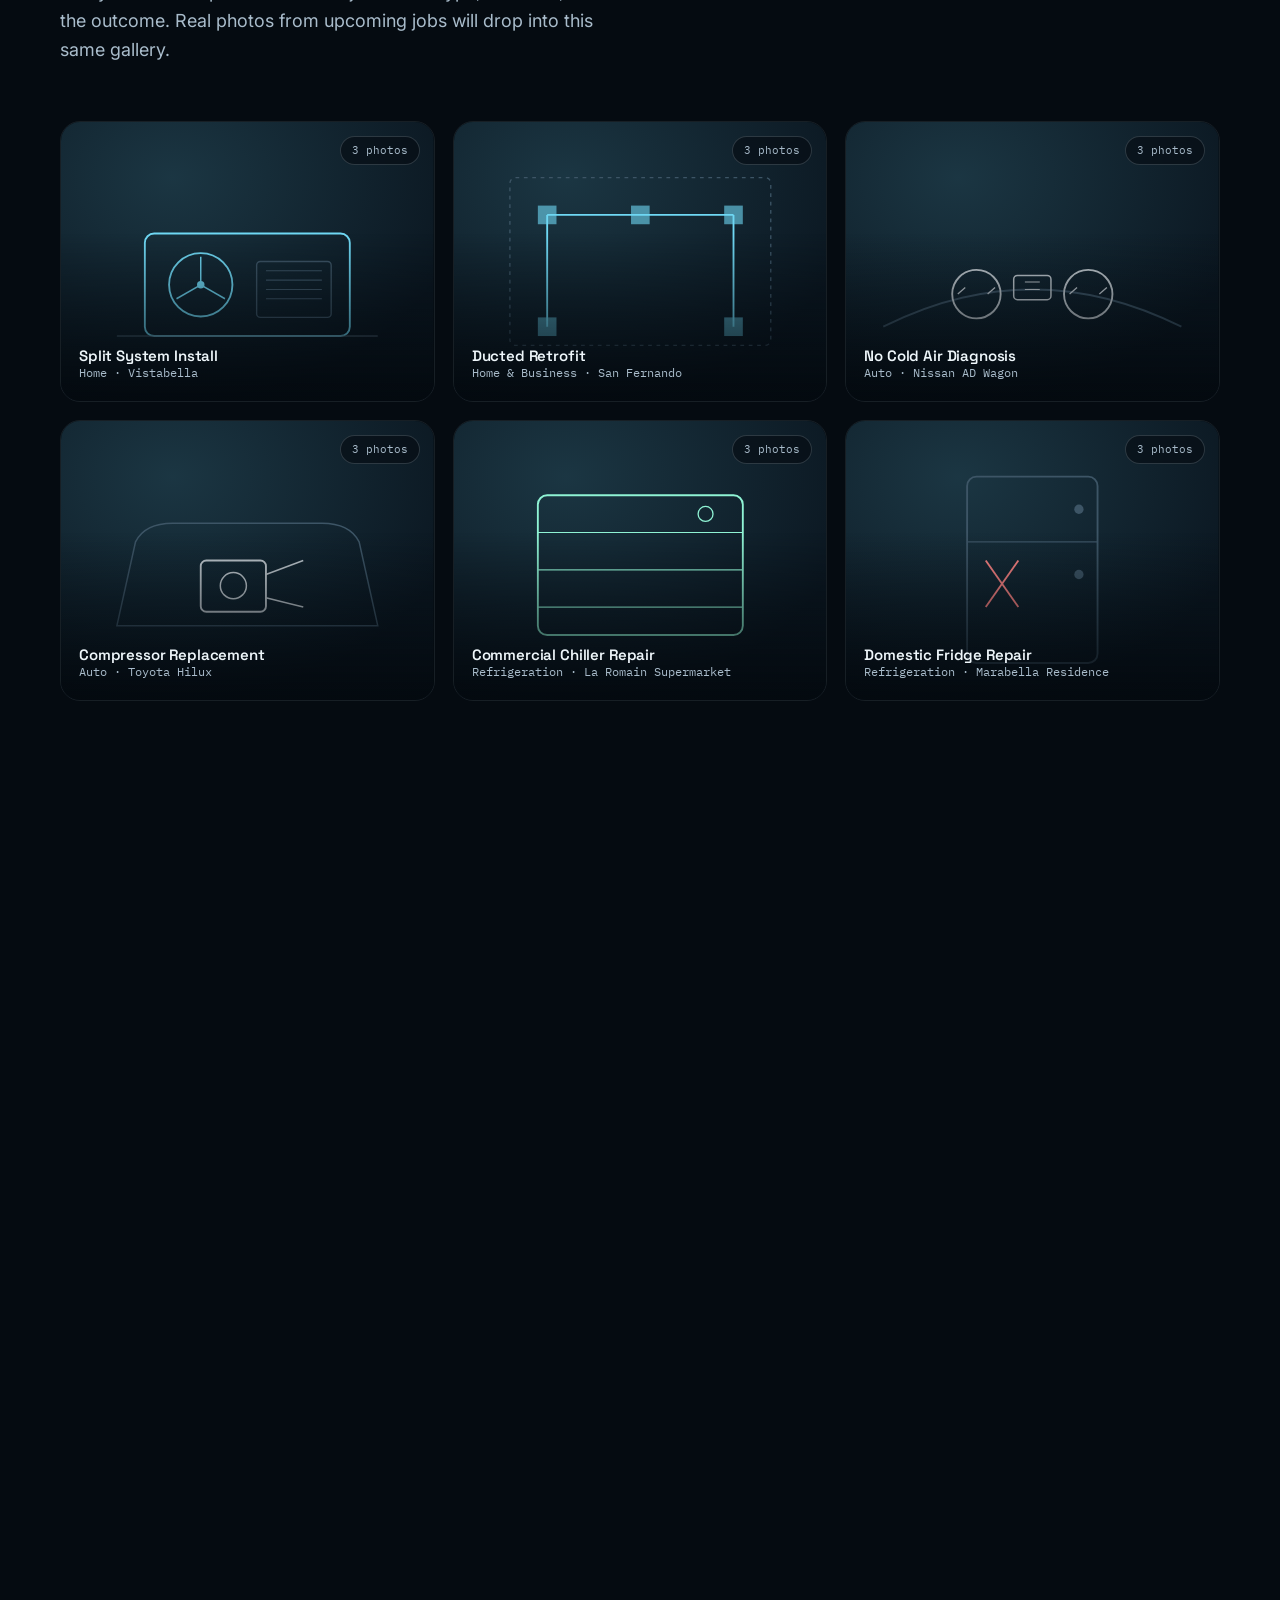
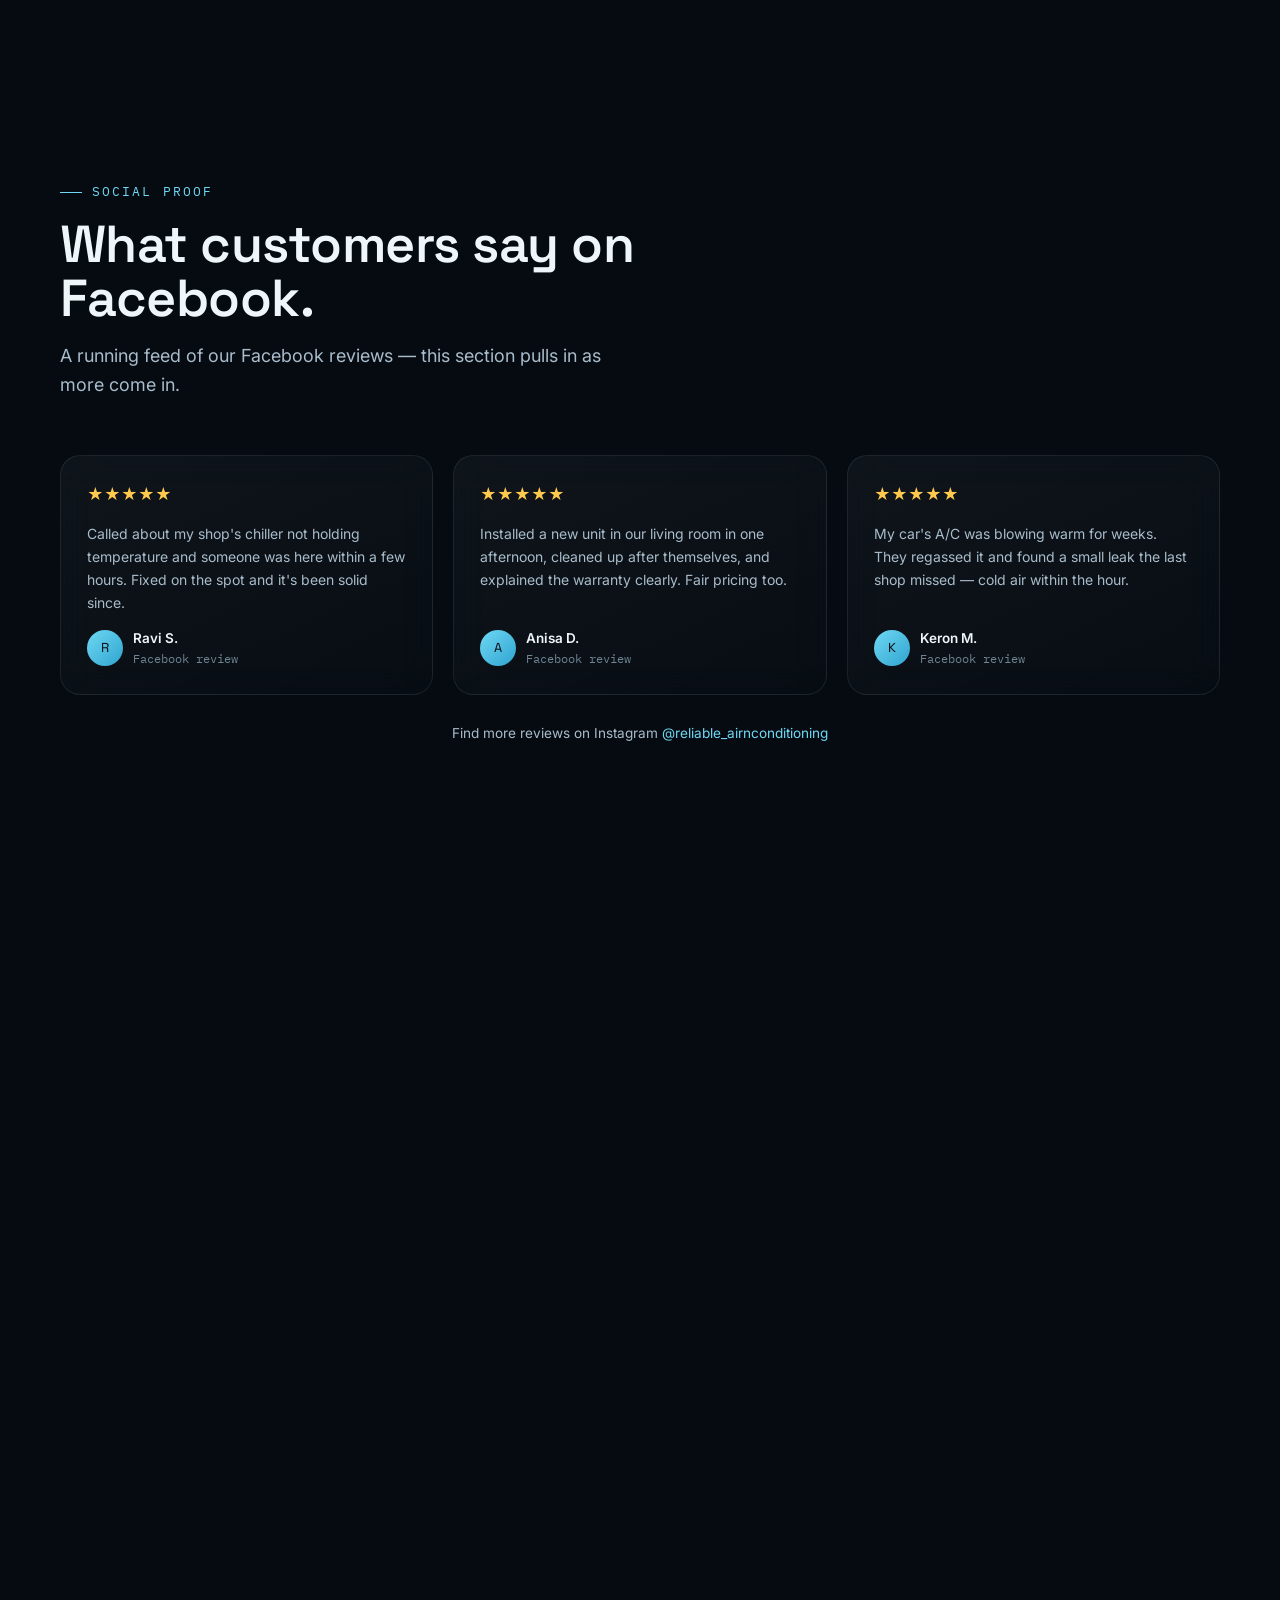
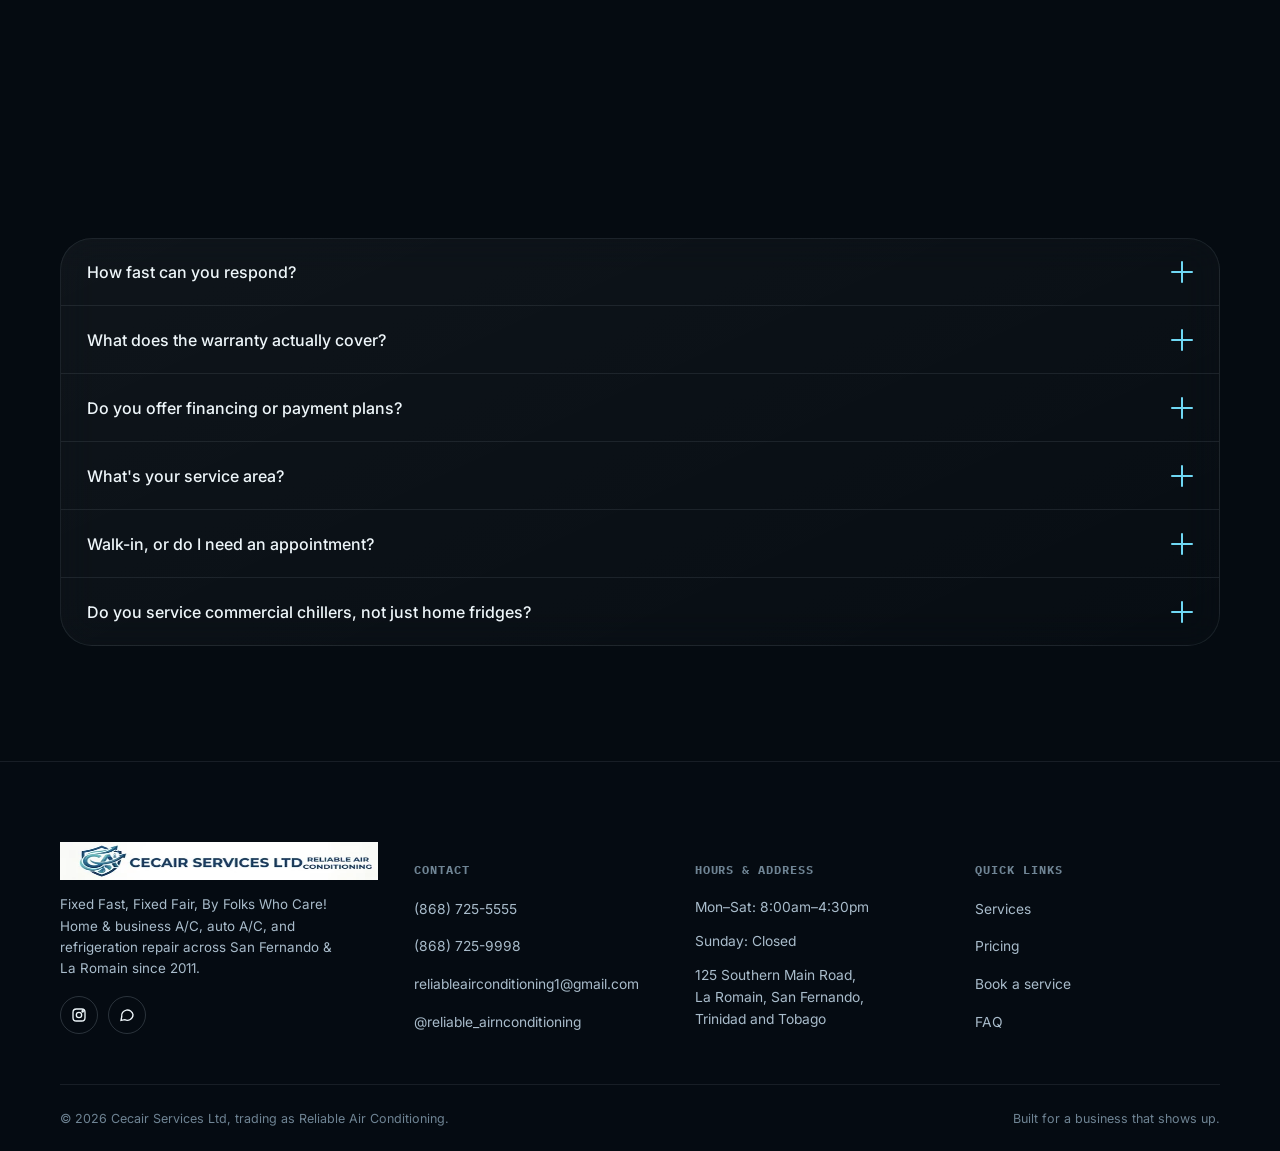
==== commit e31035d9: "Add files via upload" ====
--- a/index.html
+++ b/index.html
@@ -84,7 +84,7 @@
 <!-- ===================== Header ===================== -->
 <header class="site-header">
   <a href="#top" class="brand">
-    <span class="logo-badge logo-badge--sm"><span class="logo-badge__bg"></span><img src="assets/logo_new.png" alt="Cecair Services Ltd — Reliable Air Conditioning logo" width="220" height="220" decoding="async"></span>
+    <span class="logo-badge logo-badge--sm"><span class="logo-badge__bg"></span><picture><source srcset="assets/logo_icon_opt.webp" type="image/webp"><img src="assets/logo_icon_opt.png" alt="Reliable Air Conditioning logo" width="220" height="220" decoding="async"></picture></span>
     <span class="brand-name">Reliable Air Conditioning<small>Cecair Services Ltd</small></span>
   </a>
   <nav class="main-nav">
@@ -111,6 +111,7 @@
   <!-- ===================== Hero + service fork ===================== -->
   <section class="hero container">
     <div class="hero-top">
+      <span class="logo-badge logo-badge--lg"><span class="logo-badge__bg"></span><picture><source srcset="assets/logo_icon_opt.webp" type="image/webp"><img class="hero-logo" src="assets/logo_icon_opt.png" alt="" width="220" height="220" decoding="async"></picture></span>
       <h1>Cold air, restored.<br>Same day, done right.</h1>
       <p class="tagline">Fixed Fast, Fixed Fair, By Folks Who Care!</p>
       <p class="hero-sub">Cecair Services Ltd — trading as Reliable Air Conditioning. Home &amp; business A/C, auto A/C, and refrigeration repair under one roof in San Fernando &amp; La Romain, since 2011.</p>
@@ -323,10 +324,10 @@
       <div class="form-panel active glass" data-panel="home" style="padding:clamp(24px,4vw,42px);border-radius:32px">
         <form class="intake-form" novalidate>
           <div class="form-grid">
-            <div class="field full"><label>Step 1 — Send WhatsApp to <span class="req">*</span></label>
-              <div class="radio-group" data-required data-summary-label="Send to">
-                <label class="radio-chip checked"><input type="radio" name="contactNumber" value="primary" checked data-summary-label="Send to">(868) 725-5555</label>
-                <label class="radio-chip"><input type="radio" name="contactNumber" value="secondary" data-summary-label="Send to">(868) 725-9998</label>
+            <div class="field full contact-number-field"><label>1. Which number should we WhatsApp? <span class="req">*</span></label>
+              <div class="radio-group" data-summary-label="Send to">
+                <label class="radio-chip checked"><input type="radio" name="contactNumber" value="primary" checked>(868) 725-5555</label>
+                <label class="radio-chip"><input type="radio" name="contactNumber" value="secondary">(868) 725-9998</label>
               </div>
             </div>
 
@@ -368,15 +369,15 @@
             <div class="field full"><label>Additional details</label><textarea name="details" data-summary-label="Details"></textarea></div>
           </div>
           <div class="form-actions">
-            <button type="submit" class="btn btn-primary">Send on WhatsApp</button>
-            <a href="tel:+18687255555" class="btn btn-ghost">Call us now instead</a>
-          </div>
-          <p class="form-note">Submitting opens WhatsApp, pre-filled with your answers, addressed to the number you chose in Step 1 — it sends once you tap send there.</p>
+            <button type="submit" class="btn btn-primary">Send via WhatsApp</button>
+            <a href="tel:+18687255555" class="btn btn-ghost call-now-instead">Call us now instead</a>
+          </div>
+          <p class="form-note">Tapping send opens WhatsApp with your message ready to go — just hit send there to reach us.</p>
         </form>
         <div class="success-state">
           <div class="s-icon"><svg width="28" height="28" viewBox="0 0 24 24" fill="none" stroke="currentColor" stroke-width="2.4"><polyline points="20 6 9 17 4 12"/></svg></div>
-          <h3>Your message is ready.</h3>
-          <p>Nothing has been sent yet — tap the button below to open WhatsApp with your details already filled in, then hit send there.</p>
+          <h3>WhatsApp should have opened.</h3>
+          <p>If it didn't open automatically, tap below — your message is already filled in, just hit send there.</p>
           <div class="success-actions">
             <a href="#" target="_blank" rel="noopener" class="btn btn-whatsapp wa-send">Open WhatsApp &amp; send</a>
             <a href="#" class="btn btn-ghost call-now">Call us now</a>
@@ -390,10 +391,10 @@
       <div class="form-panel glass" data-panel="auto" style="padding:clamp(24px,4vw,42px);border-radius:32px">
         <form class="intake-form" novalidate>
           <div class="form-grid">
-            <div class="field full"><label>Step 1 — Send WhatsApp to <span class="req">*</span></label>
-              <div class="radio-group" data-required data-summary-label="Send to">
-                <label class="radio-chip checked"><input type="radio" name="contactNumber" value="primary" checked data-summary-label="Send to">(868) 725-5555</label>
-                <label class="radio-chip"><input type="radio" name="contactNumber" value="secondary" data-summary-label="Send to">(868) 725-9998</label>
+            <div class="field full contact-number-field"><label>1. Which number should we WhatsApp? <span class="req">*</span></label>
+              <div class="radio-group" data-summary-label="Send to">
+                <label class="radio-chip checked"><input type="radio" name="contactNumber" value="primary" checked>(868) 725-5555</label>
+                <label class="radio-chip"><input type="radio" name="contactNumber" value="secondary">(868) 725-9998</label>
               </div>
             </div>
 
@@ -427,15 +428,15 @@
             <div class="field full"><label>Additional details</label><textarea name="details" data-summary-label="Details"></textarea></div>
           </div>
           <div class="form-actions">
-            <button type="submit" class="btn btn-primary">Send on WhatsApp</button>
-            <a href="tel:+18687255555" class="btn btn-ghost">Call us now instead</a>
-          </div>
-          <p class="form-note">Submitting opens WhatsApp, pre-filled with your answers, addressed to the number you chose in Step 1 — it sends once you tap send there.</p>
+            <button type="submit" class="btn btn-primary">Send via WhatsApp</button>
+            <a href="tel:+18687255555" class="btn btn-ghost call-now-instead">Call us now instead</a>
+          </div>
+          <p class="form-note">Tapping send opens WhatsApp with your message ready to go — just hit send there to reach us.</p>
         </form>
         <div class="success-state">
           <div class="s-icon"><svg width="28" height="28" viewBox="0 0 24 24" fill="none" stroke="currentColor" stroke-width="2.4"><polyline points="20 6 9 17 4 12"/></svg></div>
-          <h3>Your message is ready.</h3>
-          <p>Nothing has been sent yet — tap the button below to open WhatsApp with your details already filled in, then hit send there.</p>
+          <h3>WhatsApp should have opened.</h3>
+          <p>If it didn't open automatically, tap below — your message is already filled in, just hit send there.</p>
           <div class="success-actions">
             <a href="#" target="_blank" rel="noopener" class="btn btn-whatsapp wa-send">Open WhatsApp &amp; send</a>
             <a href="#" class="btn btn-ghost call-now">Call us now</a>
@@ -449,10 +450,10 @@
       <div class="form-panel glass" data-panel="fridge" style="padding:clamp(24px,4vw,42px);border-radius:32px">
         <form class="intake-form" novalidate>
           <div class="form-grid">
-            <div class="field full"><label>Step 1 — Send WhatsApp to <span class="req">*</span></label>
-              <div class="radio-group" data-required data-summary-label="Send to">
-                <label class="radio-chip checked"><input type="radio" name="contactNumber" value="primary" checked data-summary-label="Send to">(868) 725-5555</label>
-                <label class="radio-chip"><input type="radio" name="contactNumber" value="secondary" data-summary-label="Send to">(868) 725-9998</label>
+            <div class="field full contact-number-field"><label>1. Which number should we WhatsApp? <span class="req">*</span></label>
+              <div class="radio-group" data-summary-label="Send to">
+                <label class="radio-chip checked"><input type="radio" name="contactNumber" value="primary" checked>(868) 725-5555</label>
+                <label class="radio-chip"><input type="radio" name="contactNumber" value="secondary">(868) 725-9998</label>
               </div>
             </div>
 
@@ -498,15 +499,15 @@
             <div class="field full"><label>Additional details</label><textarea name="details" data-summary-label="Details"></textarea></div>
           </div>
           <div class="form-actions">
-            <button type="submit" class="btn btn-primary">Send on WhatsApp</button>
-            <a href="tel:+18687255555" class="btn btn-ghost">Call us now instead</a>
-          </div>
-          <p class="form-note">Submitting opens WhatsApp, pre-filled with your answers, addressed to the number you chose in Step 1 — it sends once you tap send there.</p>
+            <button type="submit" class="btn btn-primary">Send via WhatsApp</button>
+            <a href="tel:+18687255555" class="btn btn-ghost call-now-instead">Call us now instead</a>
+          </div>
+          <p class="form-note">Tapping send opens WhatsApp with your message ready to go — just hit send there to reach us.</p>
         </form>
         <div class="success-state">
           <div class="s-icon"><svg width="28" height="28" viewBox="0 0 24 24" fill="none" stroke="currentColor" stroke-width="2.4"><polyline points="20 6 9 17 4 12"/></svg></div>
-          <h3>Your message is ready.</h3>
-          <p>Nothing has been sent yet — tap the button below to open WhatsApp with your details already filled in, then hit send there.</p>
+          <h3>WhatsApp should have opened.</h3>
+          <p>If it didn't open automatically, tap below — your message is already filled in, just hit send there.</p>
           <div class="success-actions">
             <a href="#" target="_blank" rel="noopener" class="btn btn-whatsapp wa-send">Open WhatsApp &amp; send</a>
             <a href="#" class="btn btn-ghost call-now">Call us now</a>
--- a/style.css
+++ b/style.css
@@ -289,9 +289,6 @@
   position:fixed; top:0; left:0; right:0; z-index:500;
   display:flex; flex-direction:column;
 }
-/* Sections jumped to via anchor links (nav, #intake, etc.) must not duck under the fixed banner+header */
-html{ scroll-padding-top:var(--topbar-h, 130px); }
-section[id]{ scroll-margin-top:var(--topbar-h, 130px); }
 header.site-header{
   position:relative;
   padding:16px clamp(20px,5vw,40px);
@@ -350,8 +347,6 @@
   border-radius:50%;
   object-fit:contain;
 }
-/* Header logo asset is a full lockup (emblem + wordmark); crop to just the emblem in the small round badge */
-.logo-badge--sm img{ object-fit:cover; object-position:50% 20%; }
 .logo-badge__bg{
   position:absolute; inset:0;
   border-radius:50%;
@@ -652,6 +647,14 @@
 .form-grid{ display:grid; grid-template-columns:1fr 1fr; gap:20px; }
 .field{ display:flex; flex-direction:column; gap:8px; }
 .field.full{ grid-column:1 / -1; }
+.contact-number-field{
+  background:var(--panel-2);
+  border:1px solid var(--ice-glow);
+  border-radius:16px;
+  padding:16px 18px;
+  margin-bottom:6px;
+}
+.contact-number-field label{ color:var(--ice); font-weight:600; }
 .field label{ font-size:12.5px; font-family:var(--mono); letter-spacing:0.03em; color:var(--mist); }
 .field label .req{ color:var(--ember); }
 .field input[type=text], .field input[type=tel], .field select, .field textarea{
@@ -919,7 +922,7 @@
   .container{ padding:0 18px; }
   header.site-header{ padding:12px 16px; gap:10px; }
   .brand{ gap:9px; }
-  .logo-badge--sm{ width:32px; height:32px; }
+  .brand img{ height:28px; }
   .brand-name{ font-size:13px; }
   .brand-name small{ font-size:8.5px; }
   .header-cta{ gap:8px; }
